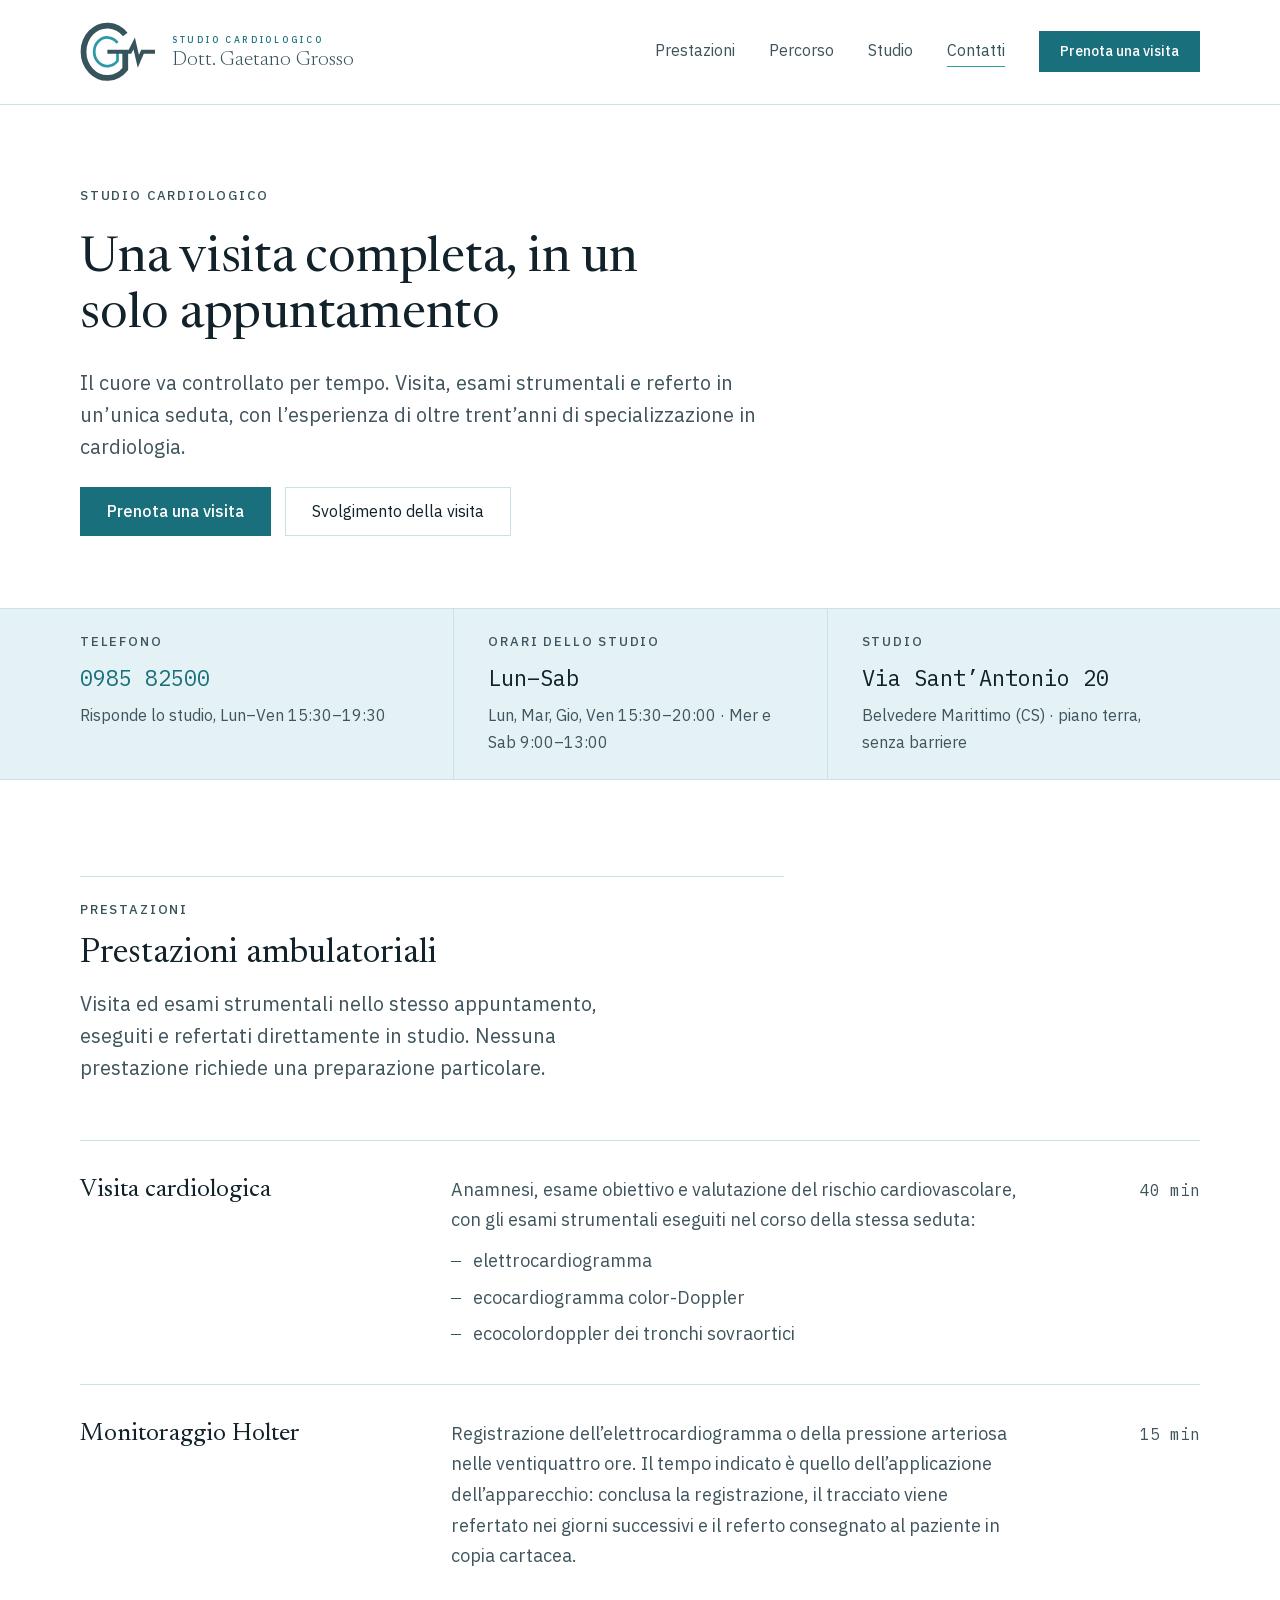
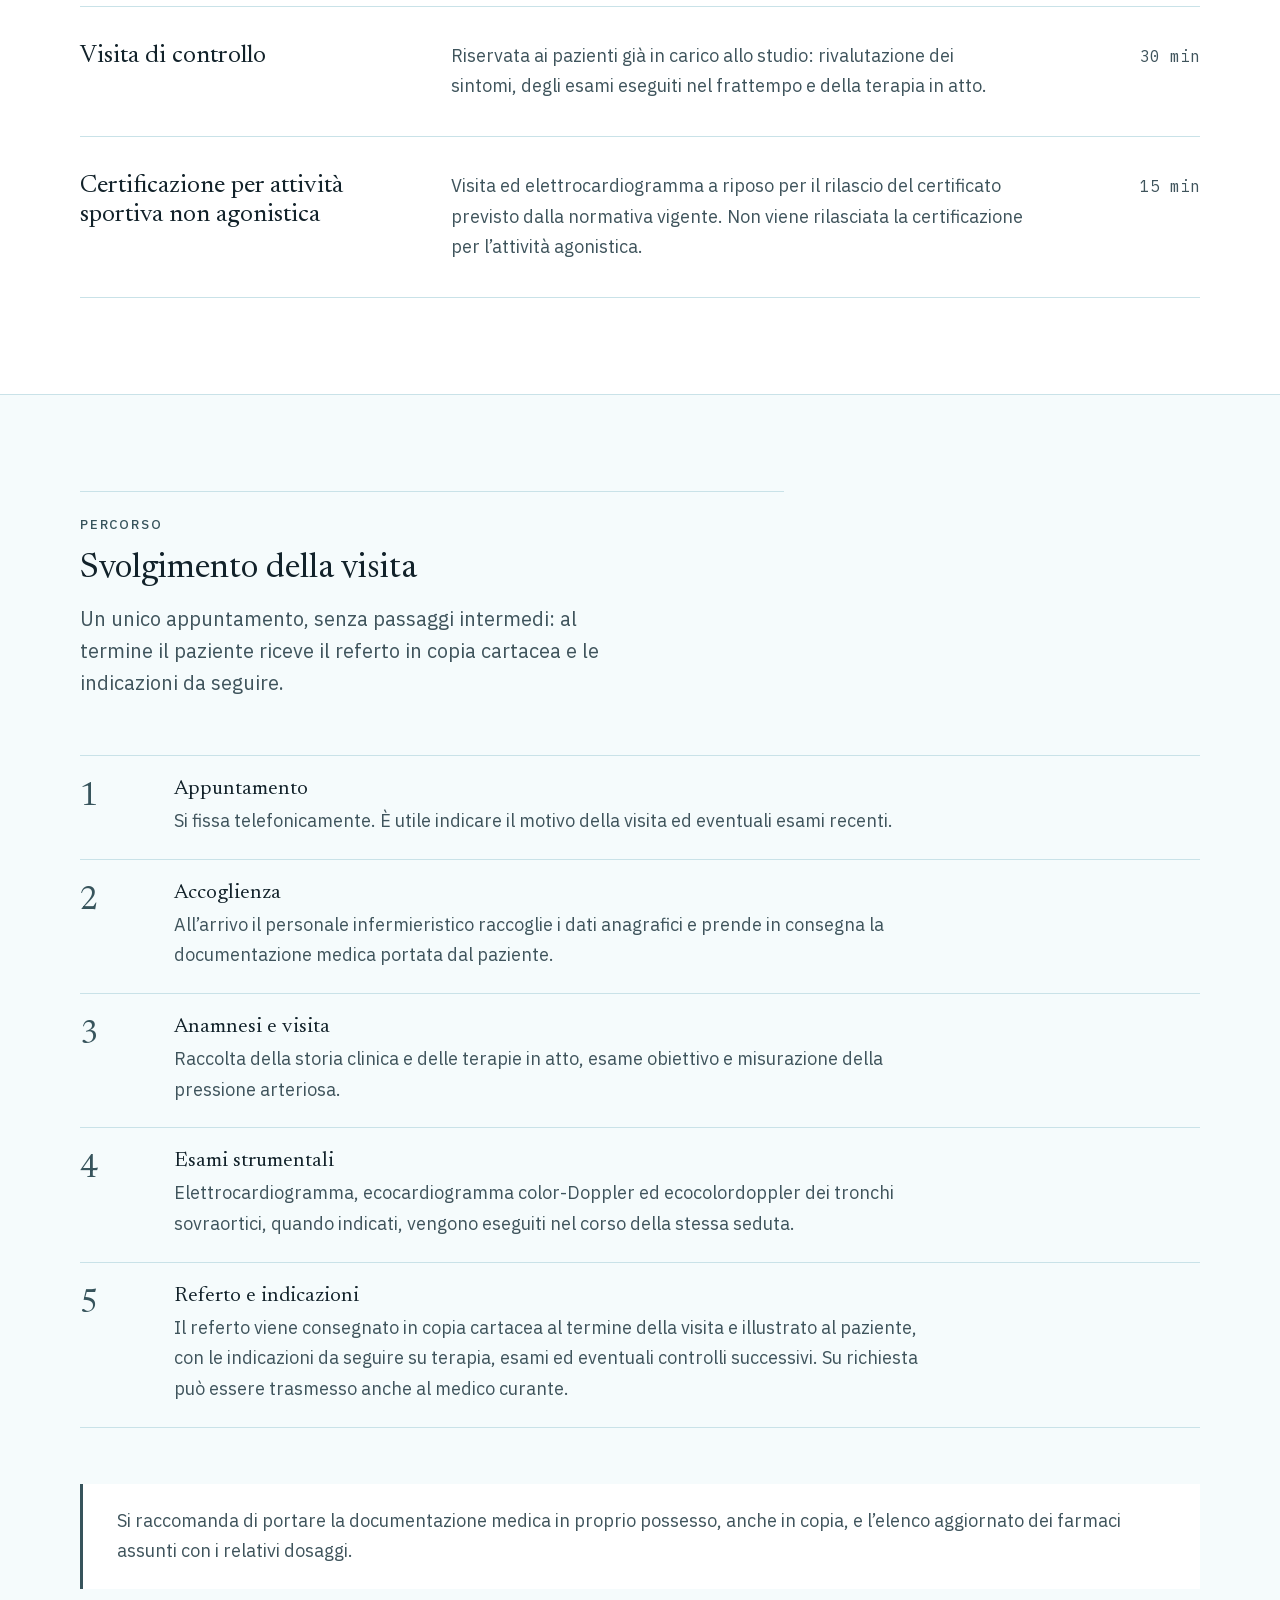
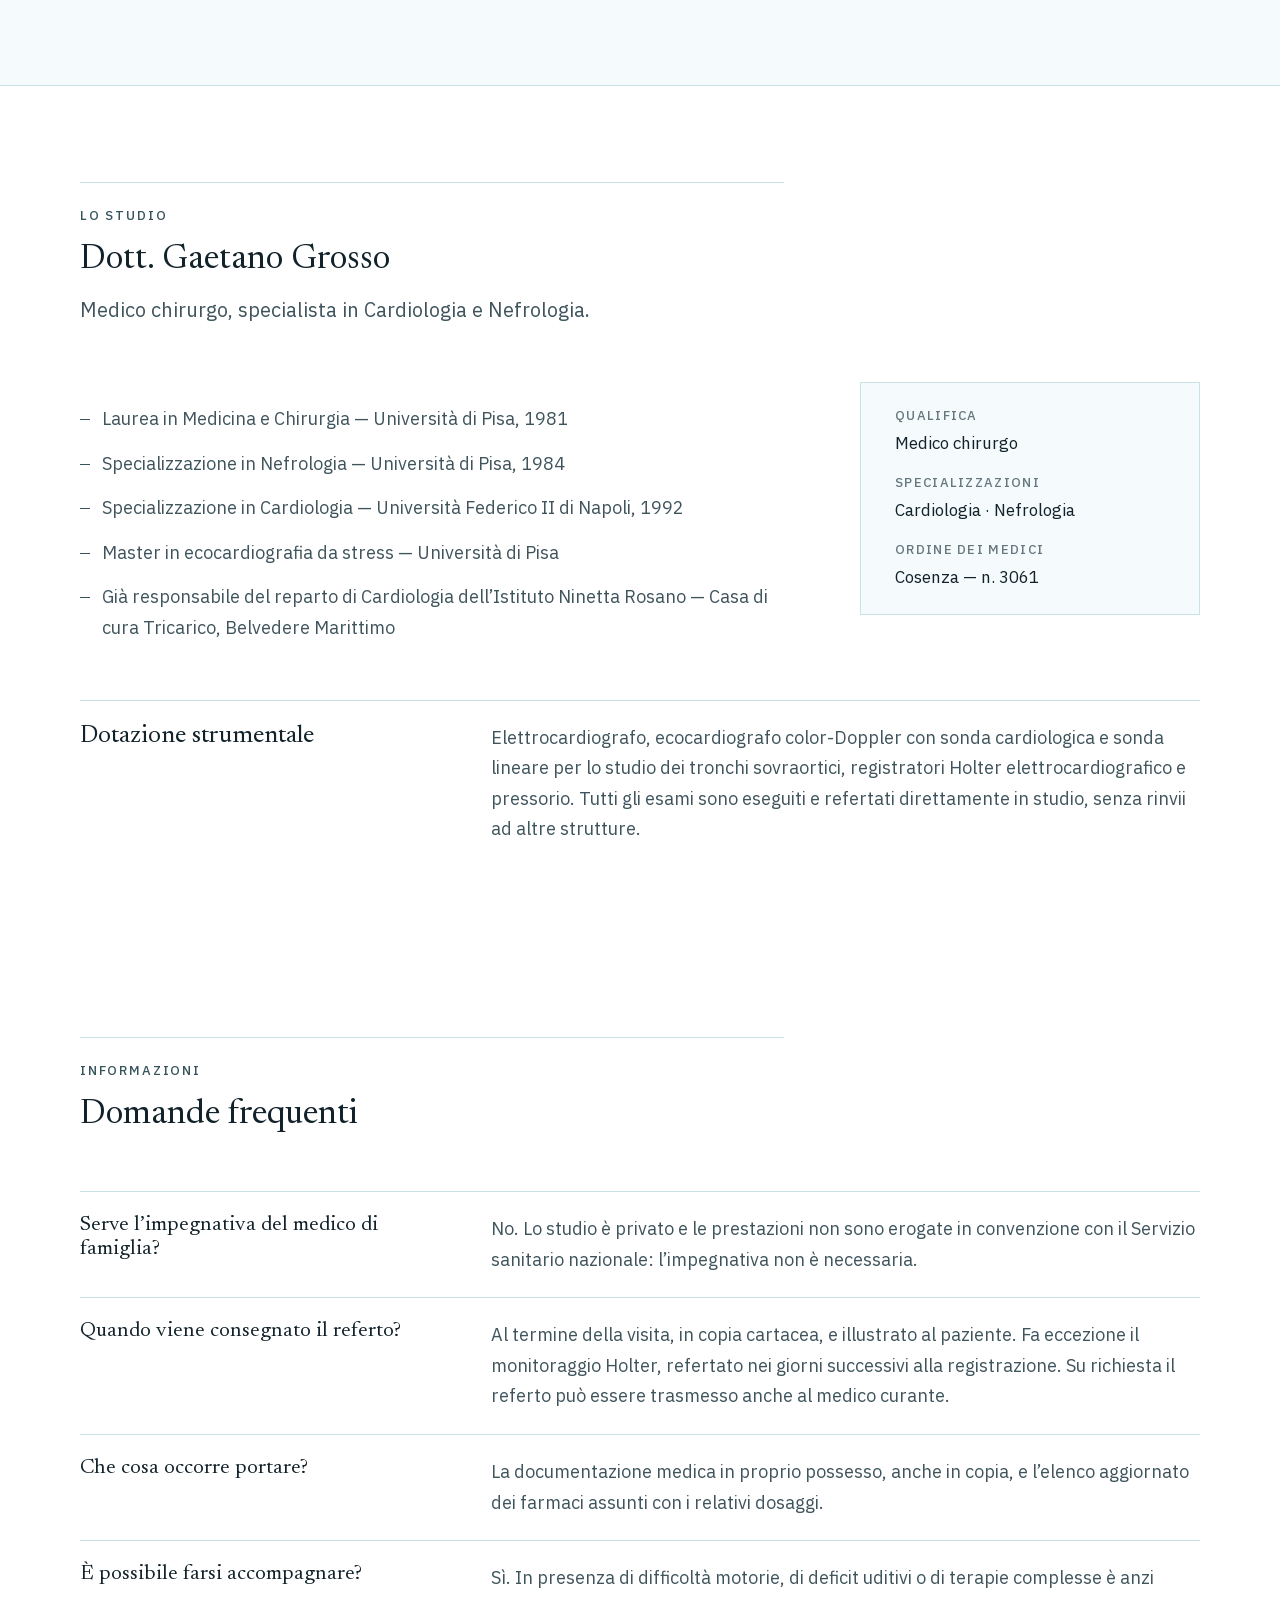
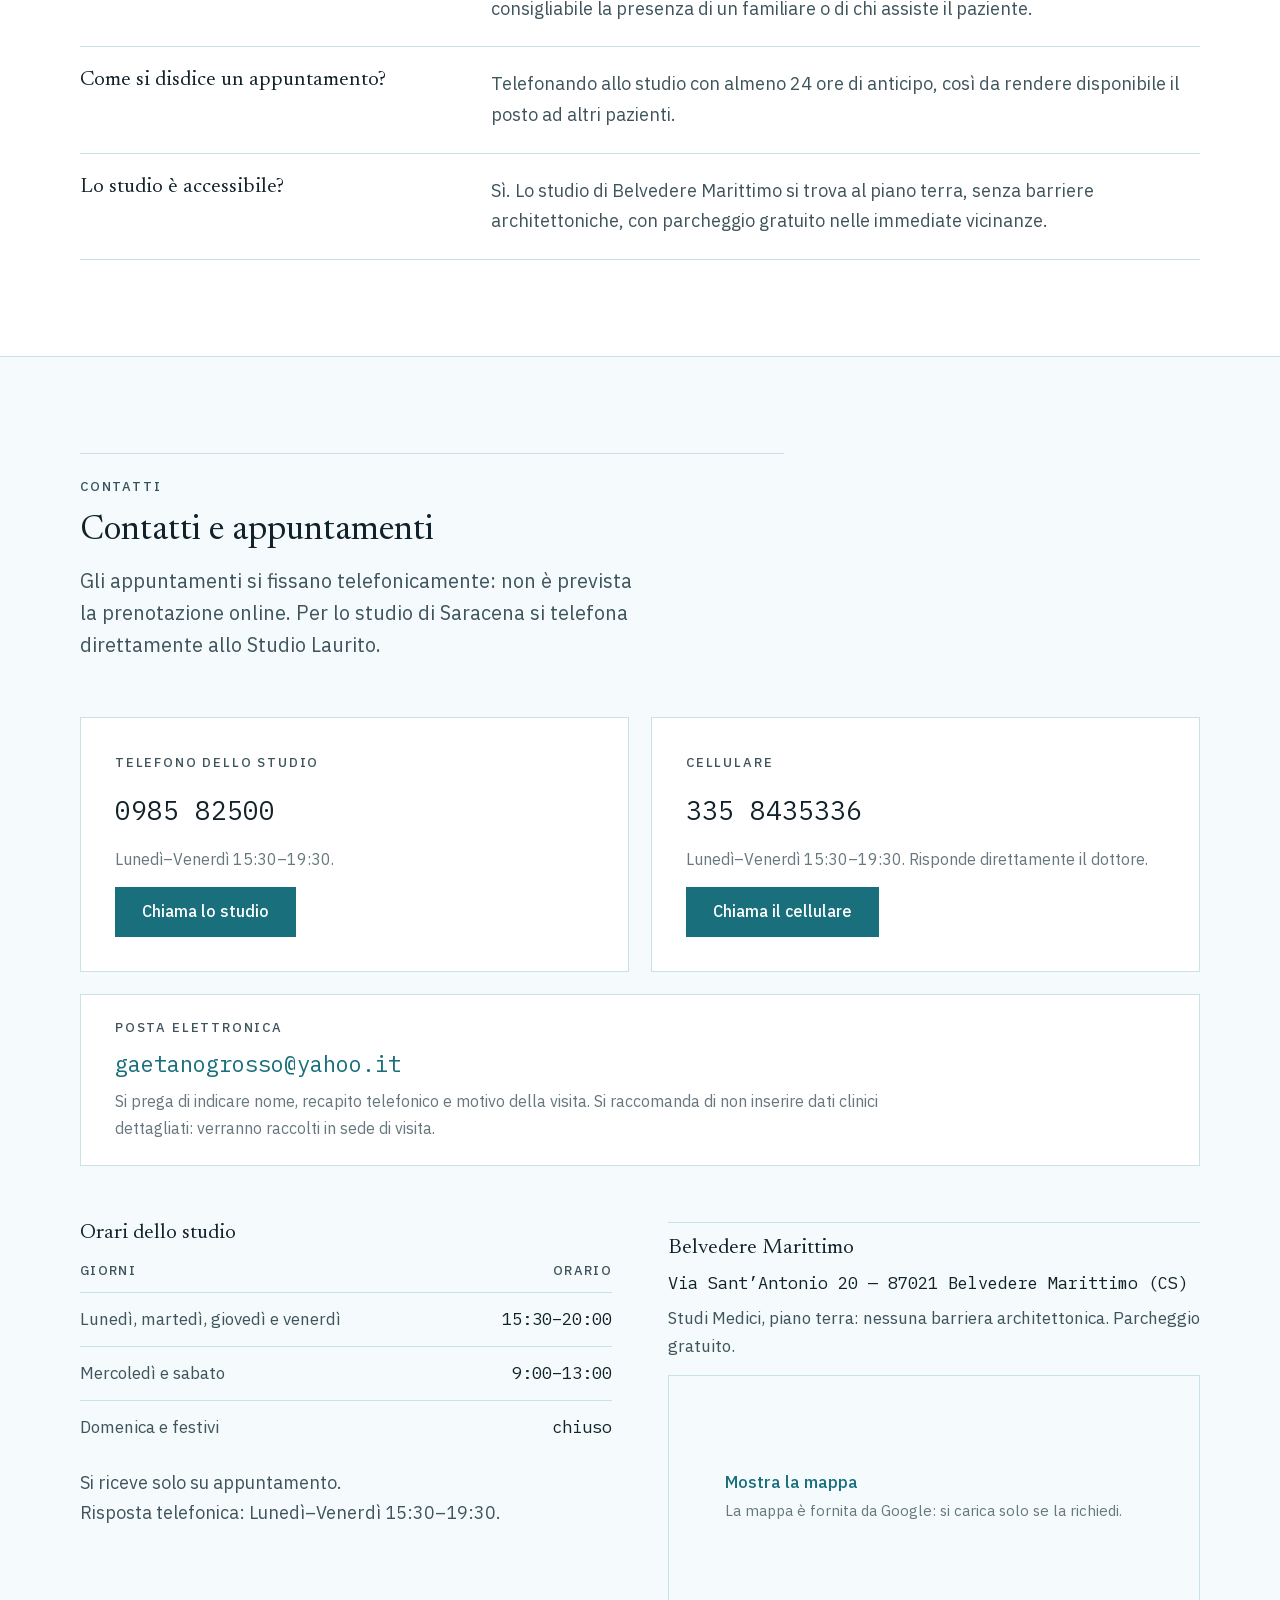
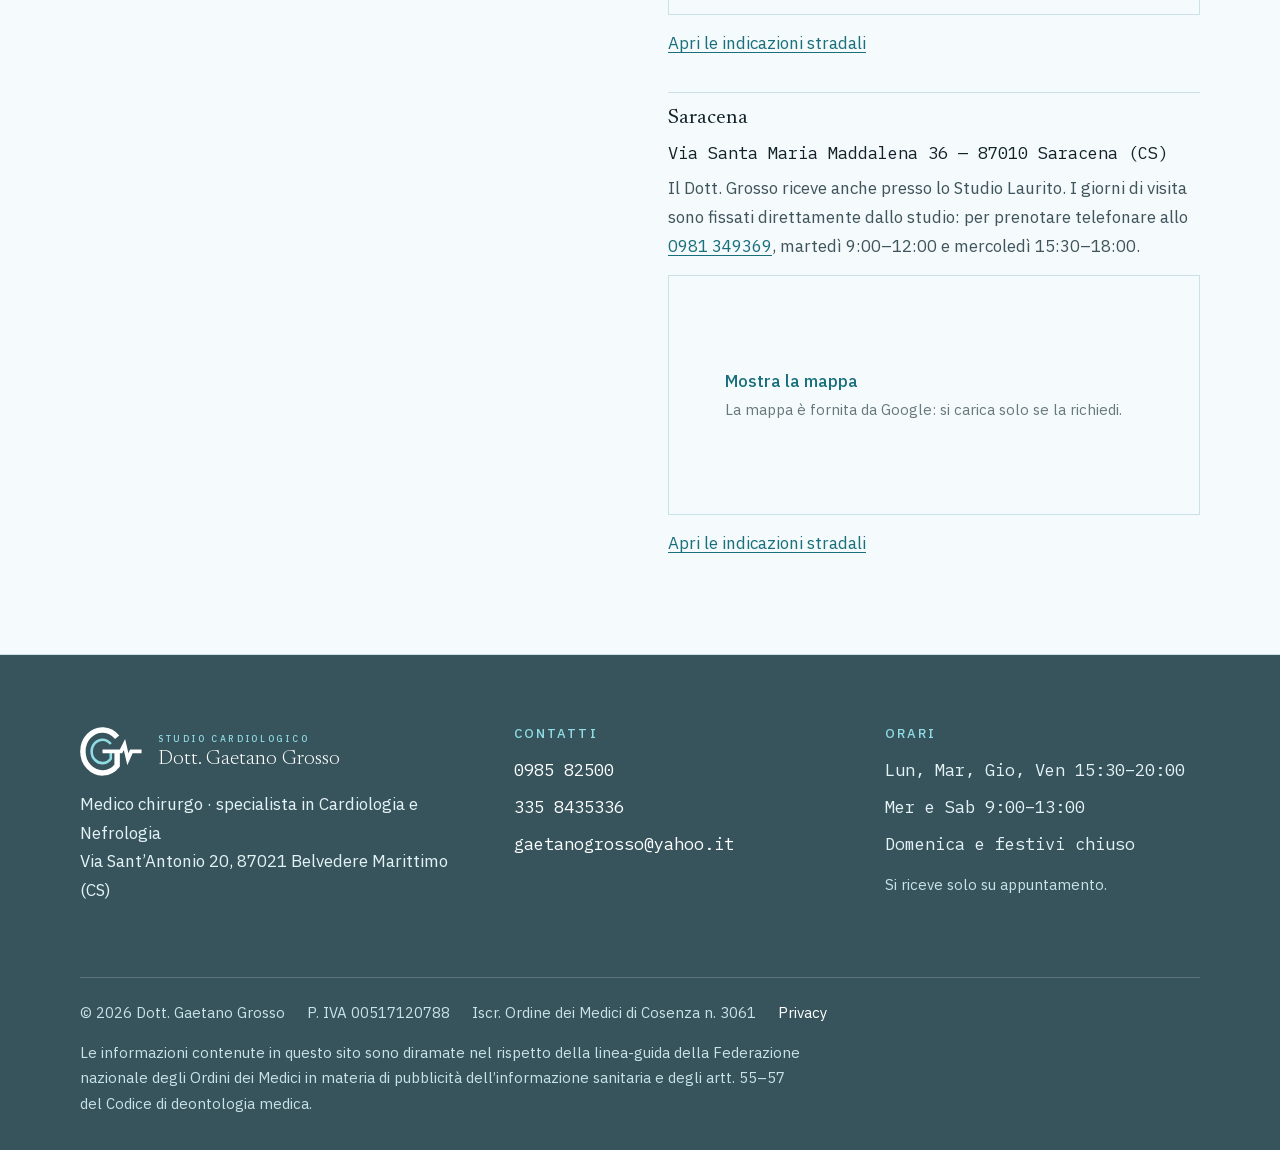
==== index.html @ 7ebc059a "Dotazione strumentale: sonda lineare per i tronchi sovraortici Co-Authored-By: Claude Opus 5 <norepl" ====
<!DOCTYPE html>
<!--
  SITO VETRINA — DOTT. GAETANO GROSSO · Studio cardiologico, Belvedere Marittimo (CS)
  Design system: design_handoff_sito_vetrina (palette "Acqua chiara", Newsreader + IBM Plex Sans/Mono).
  Regole del sistema rispettate: nessun raggio, nessuna ombra, nessun gradiente decorativo,
  nessuna animazione (solo transizioni di colore 120ms).
  Impiego del colore: accento = interazione, inchiostro = struttura, tinta una volta sola.
  Nessuna prenotazione online, nessun modulo, nessun cookie: i contatti sono telefono ed email.
  Contenuti compilati con i dati forniti dallo studio. Nessuna fotografia, per scelta
  del cliente: la pagina è composta di solo testo, filetti e marchio.
-->
<html lang="it">
<head>
<meta charset="utf-8">
<meta name="viewport" content="width=device-width, initial-scale=1">
<title>Dott. Gaetano Grosso — Cardiologo a Belvedere Marittimo (CS)</title>
<meta name="description" content="Studio privato del Dott. Gaetano Grosso, medico chirurgo specialista in Cardiologia e Nefrologia. Visita cardiologica con elettrocardiogramma, ecocardiogramma color-Doppler ed ecocolordoppler dei tronchi sovraortici nello stesso appuntamento. Belvedere Marittimo (CS) e Saracena (CS). Appuntamenti per telefono.">
<meta name="theme-color" content="#37545C">

<!-- Open Graph -->
<meta property="og:title" content="Dott. Gaetano Grosso — Cardiologo a Belvedere Marittimo (CS)">
<meta property="og:description" content="Visita cardiologica con elettrocardiogramma, ecocardiogramma color-Doppler ed ecocolordoppler dei tronchi sovraortici nello stesso appuntamento. Referto cartaceo consegnato al termine della visita.">
<meta property="og:url" content="https://www.dottorgaetanogrosso.it/">
<link rel="canonical" href="https://www.dottorgaetanogrosso.it/">
<meta property="og:type" content="website">
<meta property="og:locale" content="it_IT">
<meta property="og:image" content="assets/logo/lockup-orizzontale.png?v=1">

<link rel="icon" type="image/svg+xml" href="assets/logo/favicon.svg?v=2">
<link rel="icon" type="image/png" sizes="32x32" href="assets/logo/favicon-32.png?v=2">
<link rel="apple-touch-icon" href="assets/logo/favicon-180.png?v=2">

<!-- Preload dei pesi realmente visibili subito -->
<link rel="preload" href="assets/fonts/Newsreader-normal-400-latin.woff2" as="font" type="font/woff2" crossorigin>
<link rel="preload" href="assets/fonts/Newsreader-normal-300-latin.woff2" as="font" type="font/woff2" crossorigin>
<link rel="preload" href="assets/fonts/IBMPlexSans-normal-400-latin.woff2" as="font" type="font/woff2" crossorigin>
<link rel="preload" href="assets/fonts/IBMPlexSans-normal-500-latin.woff2" as="font" type="font/woff2" crossorigin>
<link rel="preload" href="assets/fonts/IBMPlexMono-normal-400-latin.woff2" as="font" type="font/woff2" crossorigin>
<!-- Font del brand: self-hosted (GDPR-friendly, nessun contatto con Google) — vedi assets/fonts/fonts.css -->
<style>
@font-face{font-family:'Newsreader';font-style:normal;font-weight:300;font-display:swap;src:url(assets/fonts/Newsreader-normal-300-latin-ext.woff2) format('woff2');unicode-range: U+0100-02BA, U+02BD-02C5, U+02C7-02CC, U+02CE-02D7, U+02DD-02FF, U+0304, U+0308, U+0329, U+1D00-1DBF, U+1E00-1E9F, U+1EF2-1EFF, U+2020, U+20A0-20AB, U+20AD-20C0, U+2113, U+2C60-2C7F, U+A720-A7FF;}
@font-face{font-family:'Newsreader';font-style:normal;font-weight:300;font-display:swap;src:url(assets/fonts/Newsreader-normal-300-latin.woff2) format('woff2');unicode-range: U+0000-00FF, U+0131, U+0152-0153, U+02BB-02BC, U+02C6, U+02DA, U+02DC, U+0304, U+0308, U+0329, U+2000-206F, U+20AC, U+2122, U+2191, U+2193, U+2212, U+2215, U+FEFF, U+FFFD;}
@font-face{font-family:'Newsreader';font-style:normal;font-weight:400;font-display:swap;src:url(assets/fonts/Newsreader-normal-400-latin-ext.woff2) format('woff2');unicode-range: U+0100-02BA, U+02BD-02C5, U+02C7-02CC, U+02CE-02D7, U+02DD-02FF, U+0304, U+0308, U+0329, U+1D00-1DBF, U+1E00-1E9F, U+1EF2-1EFF, U+2020, U+20A0-20AB, U+20AD-20C0, U+2113, U+2C60-2C7F, U+A720-A7FF;}
@font-face{font-family:'Newsreader';font-style:normal;font-weight:400;font-display:swap;src:url(assets/fonts/Newsreader-normal-400-latin.woff2) format('woff2');unicode-range: U+0000-00FF, U+0131, U+0152-0153, U+02BB-02BC, U+02C6, U+02DA, U+02DC, U+0304, U+0308, U+0329, U+2000-206F, U+20AC, U+2122, U+2191, U+2193, U+2212, U+2215, U+FEFF, U+FFFD;}
@font-face{font-family:'IBM Plex Sans';font-style:normal;font-weight:300;font-display:swap;src:url(assets/fonts/IBMPlexSans-normal-300-latin-ext.woff2) format('woff2');unicode-range: U+0100-02BA, U+02BD-02C5, U+02C7-02CC, U+02CE-02D7, U+02DD-02FF, U+0304, U+0308, U+0329, U+1D00-1DBF, U+1E00-1E9F, U+1EF2-1EFF, U+2020, U+20A0-20AB, U+20AD-20C0, U+2113, U+2C60-2C7F, U+A720-A7FF;}
@font-face{font-family:'IBM Plex Sans';font-style:normal;font-weight:300;font-display:swap;src:url(assets/fonts/IBMPlexSans-normal-300-latin.woff2) format('woff2');unicode-range: U+0000-00FF, U+0131, U+0152-0153, U+02BB-02BC, U+02C6, U+02DA, U+02DC, U+0304, U+0308, U+0329, U+2000-206F, U+20AC, U+2122, U+2191, U+2193, U+2212, U+2215, U+FEFF, U+FFFD;}
@font-face{font-family:'IBM Plex Sans';font-style:normal;font-weight:400;font-display:swap;src:url(assets/fonts/IBMPlexSans-normal-400-latin-ext.woff2) format('woff2');unicode-range: U+0100-02BA, U+02BD-02C5, U+02C7-02CC, U+02CE-02D7, U+02DD-02FF, U+0304, U+0308, U+0329, U+1D00-1DBF, U+1E00-1E9F, U+1EF2-1EFF, U+2020, U+20A0-20AB, U+20AD-20C0, U+2113, U+2C60-2C7F, U+A720-A7FF;}
@font-face{font-family:'IBM Plex Sans';font-style:normal;font-weight:400;font-display:swap;src:url(assets/fonts/IBMPlexSans-normal-400-latin.woff2) format('woff2');unicode-range: U+0000-00FF, U+0131, U+0152-0153, U+02BB-02BC, U+02C6, U+02DA, U+02DC, U+0304, U+0308, U+0329, U+2000-206F, U+20AC, U+2122, U+2191, U+2193, U+2212, U+2215, U+FEFF, U+FFFD;}
@font-face{font-family:'IBM Plex Sans';font-style:normal;font-weight:500;font-display:swap;src:url(assets/fonts/IBMPlexSans-normal-500-latin-ext.woff2) format('woff2');unicode-range: U+0100-02BA, U+02BD-02C5, U+02C7-02CC, U+02CE-02D7, U+02DD-02FF, U+0304, U+0308, U+0329, U+1D00-1DBF, U+1E00-1E9F, U+1EF2-1EFF, U+2020, U+20A0-20AB, U+20AD-20C0, U+2113, U+2C60-2C7F, U+A720-A7FF;}
@font-face{font-family:'IBM Plex Sans';font-style:normal;font-weight:500;font-display:swap;src:url(assets/fonts/IBMPlexSans-normal-500-latin.woff2) format('woff2');unicode-range: U+0000-00FF, U+0131, U+0152-0153, U+02BB-02BC, U+02C6, U+02DA, U+02DC, U+0304, U+0308, U+0329, U+2000-206F, U+20AC, U+2122, U+2191, U+2193, U+2212, U+2215, U+FEFF, U+FFFD;}
@font-face{font-family:'IBM Plex Mono';font-style:normal;font-weight:400;font-display:swap;src:url(assets/fonts/IBMPlexMono-normal-400-latin-ext.woff2) format('woff2');unicode-range: U+0100-02BA, U+02BD-02C5, U+02C7-02CC, U+02CE-02D7, U+02DD-02FF, U+0304, U+0308, U+0329, U+1D00-1DBF, U+1E00-1E9F, U+1EF2-1EFF, U+2020, U+20A0-20AB, U+20AD-20C0, U+2113, U+2C60-2C7F, U+A720-A7FF;}
@font-face{font-family:'IBM Plex Mono';font-style:normal;font-weight:400;font-display:swap;src:url(assets/fonts/IBMPlexMono-normal-400-latin.woff2) format('woff2');unicode-range: U+0000-00FF, U+0131, U+0152-0153, U+02BB-02BC, U+02C6, U+02DA, U+02DC, U+0304, U+0308, U+0329, U+2000-206F, U+20AC, U+2122, U+2191, U+2193, U+2212, U+2215, U+FEFF, U+FFFD;}
@font-face{font-family:'IBM Plex Mono';font-style:normal;font-weight:500;font-display:swap;src:url(assets/fonts/IBMPlexMono-normal-500-latin-ext.woff2) format('woff2');unicode-range: U+0100-02BA, U+02BD-02C5, U+02C7-02CC, U+02CE-02D7, U+02DD-02FF, U+0304, U+0308, U+0329, U+1D00-1DBF, U+1E00-1E9F, U+1EF2-1EFF, U+2020, U+20A0-20AB, U+20AD-20C0, U+2113, U+2C60-2C7F, U+A720-A7FF;}
@font-face{font-family:'IBM Plex Mono';font-style:normal;font-weight:500;font-display:swap;src:url(assets/fonts/IBMPlexMono-normal-500-latin.woff2) format('woff2');unicode-range: U+0000-00FF, U+0131, U+0152-0153, U+02BB-02BC, U+02C6, U+02DA, U+02DC, U+0304, U+0308, U+0329, U+2000-206F, U+20AC, U+2122, U+2191, U+2193, U+2212, U+2215, U+FEFF, U+FFFD;}
</style>

<style>
  /* ——— TOKENS (design_handoff_sito_vetrina/tokens.css) ——— */
  :root{
    /* Impiego del colore (più sobrio dell'handoff, che tinge tutto il fondo pagina):
       fondo bianco da documento, la tinta compare una volta sola nella fascia recapiti
       e nelle fasce alternate al tono più pallido. Accento = interazione; inchiostro = struttura. */
    --bg-page:#FFFFFF; --bg-surface:#E4F2F6; --bg-card:#FFFFFF; --bg-band:#F5FBFC;
    --accent:#2B9AA6; --accent-dark:#1A6F7C; --accent-light:#8FDCE4;
    --ink:#37545C; --text:#12222A; --text-secondary:#3F545C; --text-muted:#66777E;
    --line:#E3F0F4; --line-strong:#C9E2E8;
    --accent-hover:#12545E; /* hover del pulsante primario */

    --font-display:'Newsreader',Georgia,serif;
    --font-text:'IBM Plex Sans',system-ui,-apple-system,Segoe UI,Roboto,sans-serif;
    --font-mono:'IBM Plex Mono',ui-monospace,SFMono-Regular,Menlo,monospace;

    /* Scala alzata rispetto all'handoff: utenza adulta e anziana, lettura a distanza di braccio.
       Corpo 18px (l'handoff indica 17 come minimo), interlinea 1.7, meta 13px. */
    --fs-hero:50px; --fs-h2:34px; --fs-h3:25px; --fs-lead:20px;
    --fs-body:18px; --fs-nav:16px; --fs-meta:13px; --fs-eyebrow:10px;

    --space-2:8px; --space-3:14px; --space-4:22px;
    --space-5:34px; --space-6:56px; --space-7:72px; --space-8:96px;

    --radius:0px; --maxw:1200px; --pad-x:40px;
  }

  *{box-sizing:border-box;margin:0;padding:0}
  html{scroll-behavior:smooth;scroll-padding-top:120px}
  body{
    font-family:var(--font-text);font-size:var(--fs-body);line-height:1.7;
    color:var(--text);background:var(--bg-page);-webkit-font-smoothing:antialiased;
  }
  h1,h2,h3{font-family:var(--font-display);font-weight:400;line-height:1.15;letter-spacing:0}
  img,svg{display:block;max-width:100%}
  a{color:var(--accent-dark);text-decoration:underline;text-underline-offset:3px;transition:color .12s ease-out}
  a:hover{color:var(--ink)}
  :focus-visible{outline:2px solid var(--accent);outline-offset:2px}
  ::selection{background:var(--accent-light);color:var(--text)}

  .wrap{max-width:var(--maxw);margin:0 auto;padding:0 var(--pad-x)}
  .skip{position:absolute;left:-9999px;top:0;background:var(--accent-dark);color:#fff;
    padding:12px 20px;text-decoration:none;z-index:100}
  .skip:focus{left:0}

  /* ——— TIPOGRAFIA DI SERVIZIO ———
     Occhielli in Plex Sans maiuscoletto (non in monospaziato): registro istituzionale.
     Il monospaziato resta riservato ai dati — recapiti, orari, durate — come da handoff. */
  .meta{font-family:var(--font-text);font-weight:500;font-size:var(--fs-meta);letter-spacing:.14em;
    text-transform:uppercase;color:var(--ink)}
  .meta-muted{color:var(--text-muted)}
  /* Sulle superfici tinte il grigio chiaro non arriva ad AA: si scende di un tono */
  .band .meta-muted,.quickbar .meta-muted,
  .band .hint,.quickbar .hint,
  .band .hours th{color:var(--text-secondary)}
  .lead{font-size:var(--fs-lead);line-height:1.6;color:var(--text-secondary);max-width:46ch}
  .tabular{font-family:var(--font-mono);font-variant-numeric:tabular-nums}

  /* ——— PULSANTI ——— */
  .btn{display:inline-flex;align-items:center;justify-content:center;
    font-family:var(--font-text);font-size:var(--fs-nav);font-weight:500;line-height:1.2;
    padding:14px 26px;border:1px solid transparent;border-radius:var(--radius);
    text-decoration:none;cursor:pointer;white-space:nowrap;
    transition:background-color .12s ease-out,color .12s ease-out,border-color .12s ease-out}
  .btn-primary{background:var(--accent-dark);color:#FFFFFF}
  .btn-primary:hover{background:var(--accent-hover);color:#FFFFFF}
  .btn-secondary{background:transparent;border-color:var(--line-strong);color:var(--text);font-weight:400}
  .btn-secondary:hover{border-color:var(--accent);color:var(--accent-dark)}
  .btn-sm{font-size:14px;padding:11px 20px}

  /* ——— TESTATA ——— */
  header{position:sticky;top:0;z-index:50;background:var(--bg-card);border-bottom:1px solid var(--line-strong)}
  .nav-bar{display:flex;align-items:center;justify-content:space-between;gap:var(--space-5);padding:22px 0}
  .lockup{display:flex;align-items:center;gap:var(--space-3);white-space:nowrap;text-decoration:none}
  .lockup:hover{color:inherit}
  .lockup .mono-mark{width:78px;height:auto;flex:none}
  .lockup-txt{display:flex;flex-direction:column;gap:3px}
  .lockup-eyebrow{font-size:9px;font-weight:500;letter-spacing:.3em;text-transform:uppercase;color:var(--accent-dark)}
  .lockup-name{font-family:var(--font-display);font-weight:300;font-size:21px;line-height:1.05;color:var(--ink)}
  .nav{display:flex;align-items:center;gap:var(--space-5)}
  /* :not(.btn) — le regole delle voci non devono toccare padding e colore del pulsante */
  .nav a:not(.btn){font-size:var(--fs-nav);color:var(--text-secondary);text-decoration:none;
    padding-bottom:2px;border-bottom:1px solid transparent}
  .nav a:not(.btn):hover{color:var(--ink)}
  .nav a:not(.btn)[aria-current="true"]{color:var(--ink);border-bottom-color:var(--accent)}
  .nav-toggle,.nav-phone{display:none}
  .nav-toggle{background:transparent;border:1px solid var(--line-strong);color:var(--text);
    font-family:var(--font-mono);font-size:13px;letter-spacing:.12em;text-transform:uppercase;
    padding:12px 16px;min-height:44px;cursor:pointer;transition:border-color .12s ease-out,color .12s ease-out}
  .nav-toggle:hover{border-color:var(--accent);color:var(--accent-dark)}
  .nav-toggle .ico{display:none;width:18px;height:18px}
  .nav-phone .ico{display:none;width:18px;height:18px}
  /* Scelta del recapito: si apre sotto la testata come la tendina del menu */
  .phone-menu{display:none;position:absolute;top:100%;left:0;right:0;z-index:49;
    background:var(--bg-card);border-bottom:1px solid var(--line-strong);
    padding:0 var(--pad-x) var(--space-4)}
  header.phone-open .phone-menu{display:block}
  .phone-item{display:flex;flex-direction:column;gap:2px;padding:16px 0;min-height:44px;
    text-decoration:none;border-bottom:1px solid var(--line-strong)}
  .phone-item:last-child{border-bottom:0}
  .phone-item .v{font-family:var(--font-mono);font-size:22px;font-variant-numeric:tabular-nums;
    color:var(--accent-dark)}
  .phone-item .hint{font-size:16px;color:var(--text-secondary)}
  .phone-item:hover .v{color:var(--ink)}

  /* ——— MARCHIO (monogramma GG, ricomposto in HTML) ——— */
  .mono-mark .mm-ring,.mono-mark .mm-beat{stroke:var(--ink)}
  .mono-mark .mm-inner{stroke:var(--accent)}
  .mono-mark--neg .mm-ring,.mono-mark--neg .mm-beat{stroke:#FFFFFF}
  .mono-mark--neg .mm-inner{stroke:var(--accent-light)}

  /* ——— SEZIONI ——— */
  section{padding:var(--space-8) 0}
  /* Le fasce si distinguono per filetto, non per stacco di colore */
  .band{background:var(--bg-band);border-top:1px solid var(--line-strong);border-bottom:1px solid var(--line-strong)}
  /* Filetto sopra il titolo: impaginazione da documento, non da rivista */
  .section-head{display:flex;flex-direction:column;gap:var(--space-3);max-width:64ch;
    border-top:1px solid var(--line-strong);padding-top:var(--space-4);margin-bottom:var(--space-6)}
  .section-head h2{font-size:var(--fs-h2)}

  /* ——— HERO ——— */
  /* Colonna unica: lo studio non usa fotografie, la pagina è tutta testo e filetti */
  .hero{display:flex;flex-direction:column;align-items:flex-start;gap:24px;
    padding:80px 0 var(--space-7)}
  .hero h1{font-weight:400;font-size:var(--fs-hero);line-height:1.12;letter-spacing:-.005em;
    color:var(--text);max-width:22ch}
  .hero .lead{max-width:58ch}
  .hero-actions{display:flex;gap:var(--space-3);flex-wrap:wrap}

  /* ——— FASCIA RECAPITI (subito sotto la hero: ciò che serve davvero al paziente) ——— */
  .quickbar{background:var(--bg-surface);border-top:1px solid var(--line-strong);border-bottom:1px solid var(--line-strong)}
  .quickbar-grid{display:grid;grid-template-columns:repeat(3,1fr)}
  .quick{display:flex;flex-direction:column;gap:6px;padding:var(--space-4) var(--space-5);
    border-left:1px solid var(--line-strong)}
  .quick:first-child{border-left:0;padding-left:0}
  .quick .v{font-family:var(--font-mono);font-size:22px;font-variant-numeric:tabular-nums;color:var(--text)}
  .quick .v a{text-decoration:none}
  .quick .v a:hover{text-decoration:underline}
  .quick .hint{font-size:16px;color:var(--text-secondary)}

  /* ——— PRESTAZIONI: prospetto unico, impaginato come un documento ——— */
  .svc{border-top:1px solid var(--line-strong);border-bottom:1px solid var(--line-strong)}
  .svc-row{display:grid;grid-template-columns:minmax(240px,1.1fr) 2fr minmax(120px,auto);
    gap:var(--space-4) var(--space-6);align-items:baseline;padding:var(--space-5) 0;
    border-top:1px solid var(--line-strong)}
  .svc-row:first-child{border-top:0}
  .svc-row h3{font-size:var(--fs-h3)}
  .svc-row p{color:var(--text-secondary)}
  .svc-dur{font-family:var(--font-mono);font-size:16px;font-variant-numeric:tabular-nums;
    color:var(--text-secondary);text-align:right;white-space:nowrap}
  .svc-list{list-style:none;margin-top:10px;display:grid;gap:6px}
  .svc-list li{position:relative;padding-left:var(--space-4);color:var(--text-secondary)}
  .svc-list li::before{content:"";position:absolute;left:0;top:15px;width:10px;height:1px;background:var(--ink)}

  /* ——— SVOLGIMENTO DELLA VISITA: sequenza verticale, non colonne da scandire ——— */
  .protocol{list-style:none;border-top:1px solid var(--line-strong)}
  .protocol li{display:grid;grid-template-columns:72px 1fr;gap:var(--space-4);
    padding:var(--space-4) 0;border-bottom:1px solid var(--line-strong)}
  .protocol .num{font-family:var(--font-display);font-weight:400;font-size:32px;line-height:1.2;color:var(--ink)}
  .protocol h3{font-size:21px;margin-bottom:4px}
  .protocol p{color:var(--text-secondary);max-width:70ch}
  .note{background:var(--bg-card);border-left:3px solid var(--ink);
    padding:var(--space-4) var(--space-5);margin-top:var(--space-6);color:var(--text-secondary)}

  /* ——— IL MEDICO: testo a sinistra, ritratto e dati a destra ——— */
  .medico{display:grid;grid-template-columns:1fr 340px;gap:var(--space-6);align-items:start}
  .cv{list-style:none;display:grid;gap:var(--space-3);margin-top:var(--space-4)}
  .cv li{position:relative;padding-left:var(--space-4);color:var(--text-secondary)}
  .cv li::before{content:"";position:absolute;left:0;top:15px;width:10px;height:1px;background:var(--ink)}
  .facts{border:1px solid var(--line-strong);background:var(--bg-band);padding:var(--space-4) var(--space-5);
    display:grid;gap:var(--space-3)}
  .facts div{display:flex;flex-direction:column;gap:2px}
  .facts dt{font-size:var(--fs-meta);font-weight:500;letter-spacing:.1em;text-transform:uppercase;color:var(--text-muted)}
  .facts dd{font-size:17px;color:var(--text)}
  .strumenti{margin-top:var(--space-6);border-top:1px solid var(--line-strong);padding-top:var(--space-4);
    display:grid;grid-template-columns:minmax(240px,1fr) 2fr;gap:var(--space-4) var(--space-6)}
  .strumenti h3{font-size:var(--fs-h3)}
  .strumenti p{color:var(--text-secondary)}

  /* ——— DOMANDE FREQUENTI: risposte sempre visibili, nessun accordion ——— */
  .faq{border-top:1px solid var(--line-strong)}
  .faq-item{display:grid;grid-template-columns:minmax(260px,1fr) 2fr;gap:var(--space-4) var(--space-6);
    padding:var(--space-4) 0;border-bottom:1px solid var(--line-strong)}
  .faq-item h3{font-size:21px}
  .faq-item p{color:var(--text-secondary);max-width:70ch}

  /* ——— CONTATTI: due pannelli d'azione, orari in tabella, indirizzo e mappa ——— */
  .contact-panels{display:grid;grid-template-columns:1fr 1fr;gap:var(--space-4)}
  .panel{background:var(--bg-card);border:1px solid var(--line-strong);padding:var(--space-5);
    display:flex;flex-direction:column;gap:var(--space-3);align-items:flex-start}
  .panel .v{font-family:var(--font-mono);font-size:26px;font-variant-numeric:tabular-nums;
    color:var(--text);word-break:break-word}
  .panel .hint{font-size:16px;color:var(--text-muted)}
  .panel .btn{margin-top:auto}
  .contact-mail{background:var(--bg-card);border:1px solid var(--line-strong);
    padding:var(--space-4) var(--space-5);margin-top:var(--space-4);
    display:flex;flex-direction:column;gap:6px}
  .contact-mail .v{font-family:var(--font-mono);font-size:22px;color:var(--text);word-break:break-word}
  .contact-mail .v a{text-decoration:none}
  .contact-mail .v a:hover{text-decoration:underline}
  .contact-mail .hint{font-size:16px;color:var(--text-muted);max-width:80ch}
  .contact-details{display:grid;grid-template-columns:1fr 1fr;gap:var(--space-6);
    margin-top:var(--space-6);align-items:start}
  .sedi{display:grid;gap:var(--space-5)}
  .sede{border-top:1px solid var(--line-strong);padding-top:var(--space-3)}
  .sede h3{font-size:21px;margin-bottom:8px}
  .sede p{color:var(--text-secondary);font-size:17px}
  .sede .v{font-family:var(--font-mono);font-size:17px;color:var(--text);margin-bottom:6px}
  /* Mappa a caricamento su richiesta: prima del clic nessun contatto con Google */
  .mappa{margin:var(--space-3) 0;border:1px solid var(--line-strong);background:var(--bg-card)}
  .mappa-load{display:flex;flex-direction:column;gap:8px;width:100%;min-height:180px;
    padding:var(--space-4) var(--space-5);background:transparent;border:0;cursor:pointer;
    font-family:inherit;text-align:left;align-items:flex-start;justify-content:center;
    transition:background-color .12s ease-out}
  .mappa-load:hover{background:var(--bg-band)}
  .mappa-load .titolo{font-size:17px;font-weight:500;color:var(--accent-dark)}
  .mappa-load .nota{font-size:15px;color:var(--text-muted);max-width:52ch}
  .mappa iframe{display:block;width:100%;height:300px;border:0}
  /* Mappa a caricamento su richiesta: nessuna chiamata a Google prima del clic */
  .mappa{border:1px solid var(--line-strong);background:var(--bg-band);margin:var(--space-3) 0;
    min-height:240px;padding:var(--space-4);display:flex;flex-direction:column;
    align-items:center;justify-content:center;gap:var(--space-3);text-align:center}
  .mappa-nota{font-size:15px;color:var(--text-muted);max-width:44ch}
  .mappa--attiva{display:block;padding:0;min-height:0;border-color:var(--line-strong)}
  .mappa iframe{display:block;width:100%;height:280px;border:0}
  .hours{width:100%;border-collapse:collapse;margin-top:var(--space-3)}
  .hours th{text-align:left;font-size:var(--fs-meta);font-weight:500;letter-spacing:.1em;
    text-transform:uppercase;color:var(--text-muted);padding:0 0 10px}
  .hours td{border-top:1px solid var(--line-strong);padding:12px 0;font-size:17px;color:var(--text-secondary)}
  .hours td:last-child{text-align:right;font-family:var(--font-mono);font-variant-numeric:tabular-nums;color:var(--text)}

  /* ——— FOOTER ——— */
  footer{background:var(--ink);color:#FFFFFF;padding:var(--space-7) 0 var(--space-5)}
  .foot-grid{display:grid;grid-template-columns:1.2fr 1fr 1fr;gap:var(--space-6)}
  .foot-col{display:flex;flex-direction:column;gap:var(--space-3)}
  .foot-col h2{font-family:var(--font-text);font-size:var(--fs-meta);font-weight:500;
    letter-spacing:.16em;text-transform:uppercase;color:var(--accent-light)}
  .foot-col p,.foot-col li{color:var(--bg-surface);font-size:17px}
  .foot-col ul{list-style:none;display:grid;gap:var(--space-2)}
  footer a{color:#FFFFFF;text-decoration:none}
  footer a:hover{color:var(--accent-light)}
  .foot-legal{border-top:1px solid rgba(255,255,255,.18);margin-top:var(--space-7);padding-top:var(--space-4);
    display:flex;flex-wrap:wrap;gap:var(--space-2) var(--space-4);
    font-size:15px;color:var(--line-strong)}
  .foot-note{margin-top:var(--space-3);font-size:15px;color:var(--line-strong);max-width:80ch}
  .foot-lockup{display:flex;align-items:center;gap:var(--space-3)}
  .foot-lockup .mono-mark{width:64px;height:auto;flex:none}

  /* ——— RESPONSIVE — breakpoint 1200 / 900 / 600 ——— */
  @media (max-width:1199px){
    :root{--fs-hero:42px}
  }
  @media (max-width:899px){
    :root{--pad-x:32px;--fs-hero:36px;--fs-h2:30px;--space-8:72px}
    /* stesso passo dei pulsanti in fila nella hero: --space-3 */
    .nav-bar{gap:var(--space-3)}
    .nav-toggle{display:inline-flex;align-items:center;justify-content:center;gap:8px}
    /* margin-left:auto — telefono e menu restano appaiati a destra, non sparpagliati */
    .nav-phone{display:inline-flex;gap:8px;margin-left:auto}
    .nav{display:none;position:absolute;top:100%;left:0;right:0;flex-direction:column;
      align-items:stretch;gap:0;background:var(--bg-card);border-bottom:1px solid var(--line-strong);
      padding:0 var(--pad-x) var(--space-4)}
    header.nav-open .nav{display:flex}
    .nav a:not(.btn){font-size:20px;padding:16px 0;min-height:44px;display:flex;align-items:center;
      border-bottom:1px solid var(--line-strong)}
    .nav a:not(.btn)[aria-current="true"]{border-bottom-color:var(--line);color:var(--accent-dark)}
    .nav .btn{margin-top:var(--space-4);padding:16px 26px;font-size:17px}
    .hero{padding:var(--space-6) 0}
    .quickbar-grid{grid-template-columns:1fr}
    .quick{border-left:0;border-top:1px solid var(--line-strong);padding:var(--space-4) 0}
    .quick:first-child{border-top:0}
    .svc-row{grid-template-columns:1fr;gap:10px;padding:var(--space-4) 0}
    .svc-dur{text-align:left}
    .protocol li{grid-template-columns:48px 1fr;gap:var(--space-3)}
    .medico{grid-template-columns:1fr;gap:var(--space-5)}
    .strumenti{grid-template-columns:1fr;gap:10px}
    .faq-item{grid-template-columns:1fr;gap:8px}
    .contact-panels{grid-template-columns:1fr}
    .contact-details{grid-template-columns:1fr;gap:var(--space-5)}
    .foot-grid{grid-template-columns:1fr;gap:var(--space-5)}
  }
  @media (max-width:599px){
    :root{--pad-x:24px;--fs-hero:30px;--fs-h2:26px;--fs-h3:22px;--fs-lead:17px}
    /* La testata deve stare in una riga sola: lockup ridotto + due comandi quadrati da 44px */
    .nav-bar{padding:16px 0}
    .lockup{min-width:0;gap:10px}
    .lockup .mono-mark{width:40px}
    .lockup-eyebrow{display:none}
    .lockup-txt{min-width:0}
    .lockup-name{font-size:17px;overflow:hidden;text-overflow:ellipsis}
    .nav-phone,.nav-toggle{flex:none;width:44px;height:44px;min-height:44px;padding:0}
    .nav-phone .lbl,.nav-toggle .lbl{display:none}
    .nav-phone .ico,.nav-toggle .ico{display:block}
  }
  /* Schermi molto stretti: il nome in testata resta intero, senza troncature */
  @media (max-width:399px){
    .lockup-name{font-size:15px}
  }
  @media (prefers-reduced-motion:reduce){html{scroll-behavior:auto}}
</style>
</head>
<body>

<a class="skip" href="#main">Vai al contenuto</a>

<header id="top">
  <div class="wrap">
    <div class="nav-bar">
      <!-- Lockup orizzontale ricomposto in HTML: il nome resta testo selezionabile -->
      <a class="lockup" href="#top" aria-label="Dott. Gaetano Grosso — Studio cardiologico, torna in cima">
        <svg class="mono-mark" viewBox="36 5 131 100" fill="none" aria-hidden="true" width="131" height="100">
          <g transform="translate(-18,0)">
            <path class="mm-ring" d="M130 26 A40 44 0 1 0 130 84 L130 55" stroke-width="9.72" fill="none"/>
            <path class="mm-inner" d="M117 40 A22 24 0 1 0 117 70 L117 55" stroke-width="4.59" fill="none"/>
            <path class="mm-beat" d="M100 55 L138 55 L145 41 L152 71 L159 55 L180 55" stroke-width="6.75" fill="none"/>
          </g>
        </svg>
        <span class="lockup-txt">
          <span class="lockup-eyebrow">Studio cardiologico</span>
          <span class="lockup-name">Dott. Gaetano Grosso</span>
        </span>
      </a>

      <nav class="nav" id="nav" aria-label="Navigazione principale">
        <a href="#prestazioni">Prestazioni</a>
        <a href="#percorso">Percorso</a>
        <a href="#studio">Studio</a>
        <a href="#contatti">Contatti</a>
        <a class="btn btn-primary btn-sm" href="#contatti">Prenota una visita</a>
      </nav>

      <!-- Su mobile: telefono sempre a portata di pollice + menu. Sotto i 600px restano due comandi da 44px. -->
      <a class="btn btn-primary btn-sm nav-phone" href="#contatti" aria-expanded="false" aria-controls="phone-menu" aria-label="Chiama lo studio">
        <svg class="ico" viewBox="0 0 24 24" fill="none" stroke="currentColor" stroke-width="1.5" stroke-linecap="round" stroke-linejoin="round" aria-hidden="true"><path d="M6.5 3h3l1.5 4-2 1.5a12 12 0 0 0 6.5 6.5L17 13l4 1.5v3a2 2 0 0 1-2.2 2A16.5 16.5 0 0 1 4 5.2 2 2 0 0 1 6 3z"/></svg>
        <span class="lbl">Chiama</span>
      </a>
      <button class="nav-toggle" type="button" aria-expanded="false" aria-controls="nav" aria-label="Apri il menu">
        <svg class="ico" viewBox="0 0 24 24" fill="none" stroke="currentColor" stroke-width="1.5" stroke-linecap="round" aria-hidden="true"><path d="M4 7h16M4 12h16M4 17h16"/></svg>
        <span class="lbl">Menu</span>
      </button>
    </div>
  </div>

  <!-- Scelta del recapito su mobile. Senza JavaScript il pulsante porta ai contatti. -->
  <div class="phone-menu" id="phone-menu">
    <div class="wrap" style="padding:0">
      <a class="phone-item" href="tel:+39098582500">
        <span class="meta meta-muted">Telefono dello studio</span>
        <span class="v">0985 82500</span>
        <span class="hint">Lun&ndash;Ven 15:30&ndash;19:30</span>
      </a>
      <a class="phone-item" href="tel:+393358435336">
        <span class="meta meta-muted">Cellulare</span>
        <span class="v">335 8435336</span>
        <span class="hint">Lun&ndash;Ven 15:30&ndash;19:30 &middot; risponde il dottore</span>
      </a>
    </div>
  </div>
</header>

<main id="main">

  <!-- ——— HERO ——— -->
  <div class="wrap">
    <div class="hero">
        <p class="meta">Studio cardiologico</p>
        <h1>Una visita completa, in un solo appuntamento</h1>
        <p class="lead">Il cuore va controllato per tempo. Visita, esami strumentali e referto in un&rsquo;unica seduta, con l&rsquo;esperienza di oltre trent&rsquo;anni di specializzazione in cardiologia.</p>
        <div class="hero-actions">
          <a class="btn btn-primary" href="#contatti">Prenota una visita</a>
          <a class="btn btn-secondary" href="#percorso">Svolgimento della visita</a>
        </div>
    </div>
  </div>

  <!-- ——— FASCIA RECAPITI: telefono, orari e sede visibili senza scorrere ——— -->
  <div class="quickbar">
    <div class="wrap">
      <div class="quickbar-grid">
        <div class="quick">
          <span class="meta meta-muted">Telefono</span>
          <span class="v"><a href="tel:+39098582500">0985 82500</a></span>
          <span class="hint">Risponde lo studio, Lun–Ven 15:30–19:30</span>
        </div>
        <div class="quick">
          <span class="meta meta-muted">Orari dello studio</span>
          <span class="v">Lun–Sab</span>
          <span class="hint">Lun, Mar, Gio, Ven 15:30–20:00 · Mer e Sab 9:00–13:00</span>
        </div>
        <div class="quick">
          <span class="meta meta-muted">Studio</span>
          <span class="v">Via Sant’Antonio 20</span>
          <span class="hint">Belvedere Marittimo (CS) · piano terra, senza barriere</span>
        </div>
      </div>
    </div>
  </div>

  <!-- ——— PRESTAZIONI: prospetto unico, non griglia di riquadri ——— -->
  <section id="prestazioni">
    <div class="wrap">
      <div class="section-head">
        <p class="meta">Prestazioni</p>
        <h2>Prestazioni ambulatoriali</h2>
        <p class="lead">Visita ed esami strumentali nello stesso appuntamento, eseguiti e refertati direttamente in studio. Nessuna prestazione richiede una preparazione particolare.</p>
      </div>

      <div class="svc">
        <article class="svc-row">
          <h3>Visita cardiologica</h3>
          <div>
            <p>Anamnesi, esame obiettivo e valutazione del rischio cardiovascolare, con gli esami strumentali eseguiti nel corso della stessa seduta:</p>
            <ul class="svc-list">
              <li>elettrocardiogramma</li>
              <li>ecocardiogramma color-Doppler</li>
              <li>ecocolordoppler dei tronchi sovraortici</li>
            </ul>
          </div>
          <span class="svc-dur">40 min</span>
        </article>
        <article class="svc-row">
          <h3>Monitoraggio Holter</h3>
          <div>
            <p>Registrazione dell’elettrocardiogramma o della pressione arteriosa nelle ventiquattro ore. Il tempo indicato è quello dell’applicazione dell’apparecchio: conclusa la registrazione, il tracciato viene refertato nei giorni successivi e il referto consegnato al paziente in copia cartacea.</p>
          </div>
          <span class="svc-dur">15 min</span>
        </article>
        <article class="svc-row">
          <h3>Visita di controllo</h3>
          <div>
            <p>Riservata ai pazienti già in carico allo studio: rivalutazione dei sintomi, degli esami eseguiti nel frattempo e della terapia in atto.</p>
          </div>
          <span class="svc-dur">30 min</span>
        </article>
        <article class="svc-row">
          <h3>Certificazione per attività sportiva non agonistica</h3>
          <div>
            <p>Visita ed elettrocardiogramma a riposo per il rilascio del certificato previsto dalla normativa vigente. Non viene rilasciata la certificazione per l’attività agonistica.</p>
          </div>
          <span class="svc-dur">15 min</span>
        </article>
      </div>
    </div>
  </section>

  <!-- ——— SVOLGIMENTO DELLA VISITA ——— -->
  <section id="percorso" class="band">
    <div class="wrap">
      <div class="section-head">
        <p class="meta">Percorso</p>
        <h2>Svolgimento della visita</h2>
        <p class="lead">Un unico appuntamento, senza passaggi intermedi: al termine il paziente riceve il referto in copia cartacea e le indicazioni da seguire.</p>
      </div>

      <ol class="protocol">
        <li>
          <span class="num">1</span>
          <div>
            <h3>Appuntamento</h3>
            <p>Si fissa telefonicamente. È utile indicare il motivo della visita ed eventuali esami recenti.</p>
          </div>
        </li>
        <li>
          <span class="num">2</span>
          <div>
            <h3>Accoglienza</h3>
            <p>All’arrivo il personale infermieristico raccoglie i dati anagrafici e prende in consegna la documentazione medica portata dal paziente.</p>
          </div>
        </li>
        <li>
          <span class="num">3</span>
          <div>
            <h3>Anamnesi e visita</h3>
            <p>Raccolta della storia clinica e delle terapie in atto, esame obiettivo e misurazione della pressione arteriosa.</p>
          </div>
        </li>
        <li>
          <span class="num">4</span>
          <div>
            <h3>Esami strumentali</h3>
            <p>Elettrocardiogramma, ecocardiogramma color-Doppler ed ecocolordoppler dei tronchi sovraortici, quando indicati, vengono eseguiti nel corso della stessa seduta.</p>
          </div>
        </li>
        <li>
          <span class="num">5</span>
          <div>
            <h3>Referto e indicazioni</h3>
            <p>Il referto viene consegnato in copia cartacea al termine della visita e illustrato al paziente, con le indicazioni da seguire su terapia, esami ed eventuali controlli successivi. Su richiesta può essere trasmesso anche al medico curante.</p>
          </div>
        </li>
      </ol>

      <p class="note">Si raccomanda di portare la documentazione medica in proprio possesso, anche in copia, e l’elenco aggiornato dei farmaci assunti con i relativi dosaggi.</p>
    </div>
  </section>

  <!-- ——— IL MEDICO E LO STUDIO ——— -->
  <section id="studio">
    <div class="wrap">
      <div class="section-head">
        <p class="meta">Lo studio</p>
        <h2>Dott. Gaetano Grosso</h2>
        <p class="lead">Medico chirurgo, specialista in Cardiologia e Nefrologia.</p>
      </div>

      <div class="medico">
        <div>
          <ul class="cv">
            <li>Laurea in Medicina e Chirurgia — Università di Pisa, 1981</li>
            <li>Specializzazione in Nefrologia — Università di Pisa, 1984</li>
            <li>Specializzazione in Cardiologia — Università Federico II di Napoli, 1992</li>
            <li>Master in ecocardiografia da stress — Università di Pisa</li>
            <li>Già responsabile del reparto di Cardiologia dell’Istituto Ninetta Rosano — Casa di cura Tricarico, Belvedere Marittimo</li>
          </ul>
        </div>
        <div>
          <dl class="facts">
            <div><dt>Qualifica</dt><dd>Medico chirurgo</dd></div>
            <div><dt>Specializzazioni</dt><dd>Cardiologia · Nefrologia</dd></div>
            <div><dt>Ordine dei Medici</dt><dd>Cosenza — n. 3061</dd></div>
          </dl>
        </div>
      </div>

      <div class="strumenti">
        <h3>Dotazione strumentale</h3>
        <p>Elettrocardiografo, ecocardiografo color-Doppler con sonda cardiologica e sonda lineare per lo studio dei tronchi sovraortici, registratori Holter elettrocardiografico e pressorio. Tutti gli esami sono eseguiti e refertati direttamente in studio, senza rinvii ad altre strutture.</p>
      </div>
    </div>
  </section>

  <!-- ——— DOMANDE FREQUENTI ——— -->
  <section id="domande">
    <div class="wrap">
      <div class="section-head">
        <p class="meta">Informazioni</p>
        <h2>Domande frequenti</h2>
      </div>

      <div class="faq">
        <div class="faq-item">
          <h3>Serve l’impegnativa del medico di famiglia?</h3>
          <p>No. Lo studio è privato e le prestazioni non sono erogate in convenzione con il Servizio sanitario nazionale: l’impegnativa non è necessaria.</p>
        </div>
        <div class="faq-item">
          <h3>Quando viene consegnato il referto?</h3>
          <p>Al termine della visita, in copia cartacea, e illustrato al paziente. Fa eccezione il monitoraggio Holter, refertato nei giorni successivi alla registrazione. Su richiesta il referto può essere trasmesso anche al medico curante.</p>
        </div>
        <div class="faq-item">
          <h3>Che cosa occorre portare?</h3>
          <p>La documentazione medica in proprio possesso, anche in copia, e l’elenco aggiornato dei farmaci assunti con i relativi dosaggi.</p>
        </div>
        <div class="faq-item">
          <h3>È possibile farsi accompagnare?</h3>
          <p>Sì. In presenza di difficoltà motorie, di deficit uditivi o di terapie complesse è anzi consigliabile la presenza di un familiare o di chi assiste il paziente.</p>
        </div>
        <div class="faq-item">
          <h3>Come si disdice un appuntamento?</h3>
          <p>Telefonando allo studio con almeno 24 ore di anticipo, così da rendere disponibile il posto ad altri pazienti.</p>
        </div>
        <div class="faq-item">
          <h3>Lo studio è accessibile?</h3>
          <p>Sì. Lo studio di Belvedere Marittimo si trova al piano terra, senza barriere architettoniche, con parcheggio gratuito nelle immediate vicinanze.</p>
        </div>
      </div>
    </div>
  </section>

  <!-- ——— CONTATTI ——— -->
  <section id="contatti" class="band">
    <div class="wrap">
      <div class="section-head">
        <p class="meta">Contatti</p>
        <h2>Contatti e appuntamenti</h2>
        <p class="lead">Gli appuntamenti si fissano telefonicamente: non è prevista la prenotazione online. Per lo studio di Saracena si telefona direttamente allo Studio Laurito.</p>
      </div>

      <div class="contact-panels">
        <div class="panel">
          <span class="meta meta-muted">Telefono dello studio</span>
          <span class="v">0985 82500</span>
          <p class="hint">Lunedì–Venerdì 15:30–19:30.</p>
          <a class="btn btn-primary" href="tel:+39098582500">Chiama lo studio</a>
        </div>
        <div class="panel">
          <span class="meta meta-muted">Cellulare</span>
          <span class="v">335 8435336</span>
          <p class="hint">Lunedì–Venerdì 15:30–19:30. Risponde direttamente il dottore.</p>
          <a class="btn btn-primary" href="tel:+393358435336">Chiama il cellulare</a>
        </div>
      </div>

      <div class="contact-mail">
        <span class="meta meta-muted">Posta elettronica</span>
        <span class="v"><a href="mailto:gaetanogrosso@yahoo.it">gaetanogrosso@yahoo.it</a></span>
        <p class="hint">Si prega di indicare nome, recapito telefonico e motivo della visita. Si raccomanda di non inserire dati clinici dettagliati: verranno raccolti in sede di visita.</p>
      </div>

      <div class="contact-details">
        <div>
          <h3>Orari dello studio</h3>
          <table class="hours">
            <thead>
              <tr><th scope="col">Giorni</th><th scope="col" style="text-align:right">Orario</th></tr>
            </thead>
            <tbody>
              <tr><td>Lunedì, martedì, giovedì e venerdì</td><td>15:30–20:00</td></tr>
              <tr><td>Mercoledì e sabato</td><td>9:00–13:00</td></tr>
              <tr><td>Domenica e festivi</td><td>chiuso</td></tr>
            </tbody>
          </table>
          <p class="hint" style="margin-top:14px">Si riceve solo su appuntamento.<br>
          Risposta telefonica: Lunedì–Venerdì 15:30–19:30.</p>
        </div>

        <div class="sedi">
          <div class="sede">
            <h3>Belvedere Marittimo</h3>
            <p class="v">Via Sant’Antonio 20 — 87021 Belvedere Marittimo (CS)</p>
            <p>Studi Medici, piano terra: nessuna barriera architettonica. Parcheggio gratuito.</p>
            <div class="mappa">
              <button type="button" class="mappa-load" data-src="https://www.google.com/maps?q=39.617406,15.858948&amp;z=16&amp;hl=it&amp;output=embed" data-titolo="Mappa dello studio di Belvedere Marittimo">
                <span class="titolo">Mostra la mappa</span>
                <span class="nota">La mappa &egrave; fornita da Google: si carica solo se la richiedi.</span>
              </button>
            </div>
            <p><a href="https://maps.app.goo.gl/zpoicRVSYz9gCvdL6">Apri le indicazioni stradali</a></p>
          </div>
          <div class="sede">
            <h3>Saracena</h3>
            <p class="v">Via Santa Maria Maddalena 36 — 87010 Saracena (CS)</p>
            <p>Il Dott. Grosso riceve anche presso lo Studio Laurito. I giorni di visita sono fissati direttamente dallo studio: per prenotare telefonare allo <a href="tel:+390981349369">0981 349369</a>, martedì 9:00–12:00 e mercoledì 15:30–18:00.</p>
            <div class="mappa">
              <button type="button" class="mappa-load" data-src="https://www.google.com/maps?q=Via+Santa+Maria+Maddalena+36,+87010+Saracena+CS&amp;z=16&amp;hl=it&amp;output=embed" data-titolo="Mappa dello studio di Saracena">
                <span class="titolo">Mostra la mappa</span>
                <span class="nota">La mappa &egrave; fornita da Google: si carica solo se la richiedi.</span>
              </button>
            </div>
            <p><a href="https://www.google.com/maps/search/?api=1&amp;query=Via%20Santa%20Maria%20Maddalena%2036%2C%2087010%20Saracena%20CS">Apri le indicazioni stradali</a></p>
          </div>
        </div>
      </div>
    </div>
  </section>

</main>

<footer>
  <div class="wrap">
    <div class="foot-grid">
      <div class="foot-col">
        <div class="foot-lockup">
          <svg class="mono-mark mono-mark--neg" viewBox="36 5 131 100" fill="none" aria-hidden="true" width="131" height="100">
            <g transform="translate(-18,0)">
              <path class="mm-ring" d="M130 26 A40 44 0 1 0 130 84 L130 55" stroke-width="11.16" fill="none"/>
              <path class="mm-inner" d="M117 40 A22 24 0 1 0 117 70 L117 55" stroke-width="5.27" fill="none"/>
              <path class="mm-beat" d="M100 55 L138 55 L145 41 L152 71 L159 55 L180 55" stroke-width="7.75" fill="none"/>
            </g>
          </svg>
          <span class="lockup-txt">
            <span class="lockup-eyebrow" style="color:var(--accent-light)">Studio cardiologico</span>
            <span class="lockup-name" style="color:#FFFFFF">Dott. Gaetano Grosso</span>
          </span>
        </div>
        <p>Medico chirurgo · specialista in Cardiologia e Nefrologia<br>Via Sant’Antonio 20, 87021 Belvedere Marittimo (CS)</p>
      </div>

      <div class="foot-col">
        <h2>Contatti</h2>
        <ul class="tabular">
          <li><a href="tel:+39098582500">0985 82500</a></li>
          <li><a href="tel:+393358435336">335 8435336</a></li>
          <li><a href="mailto:gaetanogrosso@yahoo.it">gaetanogrosso@yahoo.it</a></li>
        </ul>
      </div>

      <div class="foot-col">
        <h2>Orari</h2>
        <ul class="tabular">
          <li>Lun, Mar, Gio, Ven 15:30–20:00</li>
          <li>Mer e Sab 9:00–13:00</li>
          <li>Domenica e festivi chiuso</li>
        </ul>
        <p style="font-size:15px;color:var(--line-strong)">Si riceve solo su appuntamento.</p>
      </div>
    </div>

    <div class="foot-legal">
      <span>© <span id="yr"></span> Dott. Gaetano Grosso</span>
      <span>P. IVA 00517120788</span>
      <span>Iscr. Ordine dei Medici di Cosenza n. 3061</span>
      <span><a href="privacy.html">Privacy</a></span>
    </div>
    <!-- Dichiarazione richiesta dalla linea-guida FNOMCeO sulla pubblicità dell'informazione
         sanitaria, attuativa degli artt. 55-57 del Codice di deontologia medica. Va accompagnata
         dalla comunicazione della messa online del sito all'Ordine provinciale di iscrizione. -->
    <p class="foot-note">Le informazioni contenute in questo sito sono diramate nel rispetto della linea-guida della Federazione nazionale degli Ordini dei Medici in materia di pubblicità dell&rsquo;informazione sanitaria e degli artt. 55&ndash;57 del Codice di deontologia medica.</p>
  </div>
</footer>

<!-- Dati strutturati della sede principale. La seconda sede (Studio Laurito, Saracena) resta
     solo nel testo: non è una filiale né una sotto-organizzazione dello studio, e modellarla
     come tale in schema.org sarebbe una dichiarazione falsa. -->
<script type="application/ld+json">
{
  "@context": "https://schema.org",
  "@type": "Physician",
  "name": "Dott. Gaetano Grosso — Studio cardiologico",
  "medicalSpecialty": "Cardiovascular",
  "url": "https://www.dottorgaetanogrosso.it/",
  "telephone": "+39 0985 82500",
  "email": "gaetanogrosso@yahoo.it",
  "address": {
    "@type": "PostalAddress",
    "streetAddress": "Via Sant'Antonio 20",
    "postalCode": "87021",
    "addressLocality": "Belvedere Marittimo",
    "addressRegion": "CS",
    "addressCountry": "IT"
  },
  "areaServed": ["Belvedere Marittimo", "Saracena"],
  "openingHoursSpecification": [
    { "@type": "OpeningHoursSpecification", "dayOfWeek": ["Monday","Tuesday","Thursday","Friday"], "opens": "15:30", "closes": "20:00" },
    { "@type": "OpeningHoursSpecification", "dayOfWeek": ["Wednesday","Saturday"], "opens": "09:00", "closes": "13:00" }
  ],
  "availableService": [
    { "@type": "MedicalTest", "name": "Visita cardiologica con elettrocardiogramma" },
    { "@type": "MedicalTest", "name": "Ecocardiogramma color-Doppler" },
    { "@type": "MedicalTest", "name": "Ecocolordoppler dei tronchi sovraortici" },
    { "@type": "MedicalTest", "name": "Monitoraggio Holter elettrocardiografico e pressorio" },
    { "@type": "MedicalTest", "name": "Certificazione per attività sportiva non agonistica" }
  ]
}
</script>

<script>
  document.getElementById('yr').textContent = new Date().getFullYear();

  // Menu mobile
  const header = document.querySelector('header');
  const toggle = document.querySelector('.nav-toggle');
  const setMenu = (open) => {
    if (open) header.classList.remove('phone-open');
    header.classList.toggle('nav-open', open);
    toggle.setAttribute('aria-expanded', open);
    toggle.setAttribute('aria-label', open ? 'Chiudi il menu' : 'Apri il menu');
  };
  toggle.addEventListener('click', (e) => { e.stopPropagation(); setMenu(!header.classList.contains('nav-open')); });
  document.querySelectorAll('#nav a').forEach(a => a.addEventListener('click', () => setMenu(false)));

  // Cornetta: scelta fra fisso e cellulare. Senza JavaScript il link porta ai contatti.
  const phoneBtn = document.querySelector('.nav-phone');
  const setPhone = (open) => {
    header.classList.toggle('phone-open', open);
    phoneBtn.setAttribute('aria-expanded', open);
    phoneBtn.setAttribute('aria-label', open ? 'Chiudi la scelta del recapito' : 'Chiama lo studio');
  };
  phoneBtn.addEventListener('click', (e) => {
    e.preventDefault(); e.stopPropagation();
    const open = !header.classList.contains('phone-open');
    if (open) setMenu(false);
    setPhone(open);
  });
  document.querySelectorAll('#phone-menu a').forEach(a => a.addEventListener('click', () => setPhone(false)));

  document.addEventListener('click', (e) => {
    if (header.contains(e.target)) return;
    if (header.classList.contains('nav-open')) setMenu(false);
    if (header.classList.contains('phone-open')) setPhone(false);
  });
  document.addEventListener('keydown', (e) => { if (e.key === 'Escape') { setMenu(false); setPhone(false); } });

  // Mappe: si caricano solo su richiesta, così all'apertura nessun contatto con Google
  document.querySelectorAll('.mappa-load').forEach(btn => {
    btn.addEventListener('click', () => {
      const frame = document.createElement('iframe');
      frame.src = btn.dataset.src;
      frame.title = btn.dataset.titolo;
      frame.loading = 'lazy';
      frame.setAttribute('allowfullscreen', '');
      frame.referrerPolicy = 'no-referrer-when-downgrade';
      btn.replaceWith(frame);
    });
  });

  // Voce di nav della sezione in lettura: filetto accento sotto la voce corrente
  const links = new Map();
  document.querySelectorAll('#nav a[href^="#"]').forEach(a => {
    const el = document.querySelector(a.getAttribute('href'));
    if (el && !a.classList.contains('btn')) links.set(el, a);
  });
  const spy = new IntersectionObserver((entries) => {
    entries.forEach(entry => {
      const a = links.get(entry.target);
      if (!a) return;
      if (entry.isIntersecting) {
        links.forEach(l => l.removeAttribute('aria-current'));
        a.setAttribute('aria-current', 'true');
      }
    });
  }, { rootMargin: '-45% 0px -50% 0px' });
  links.forEach((_a, el) => spy.observe(el));
</script>
</body>
</html>
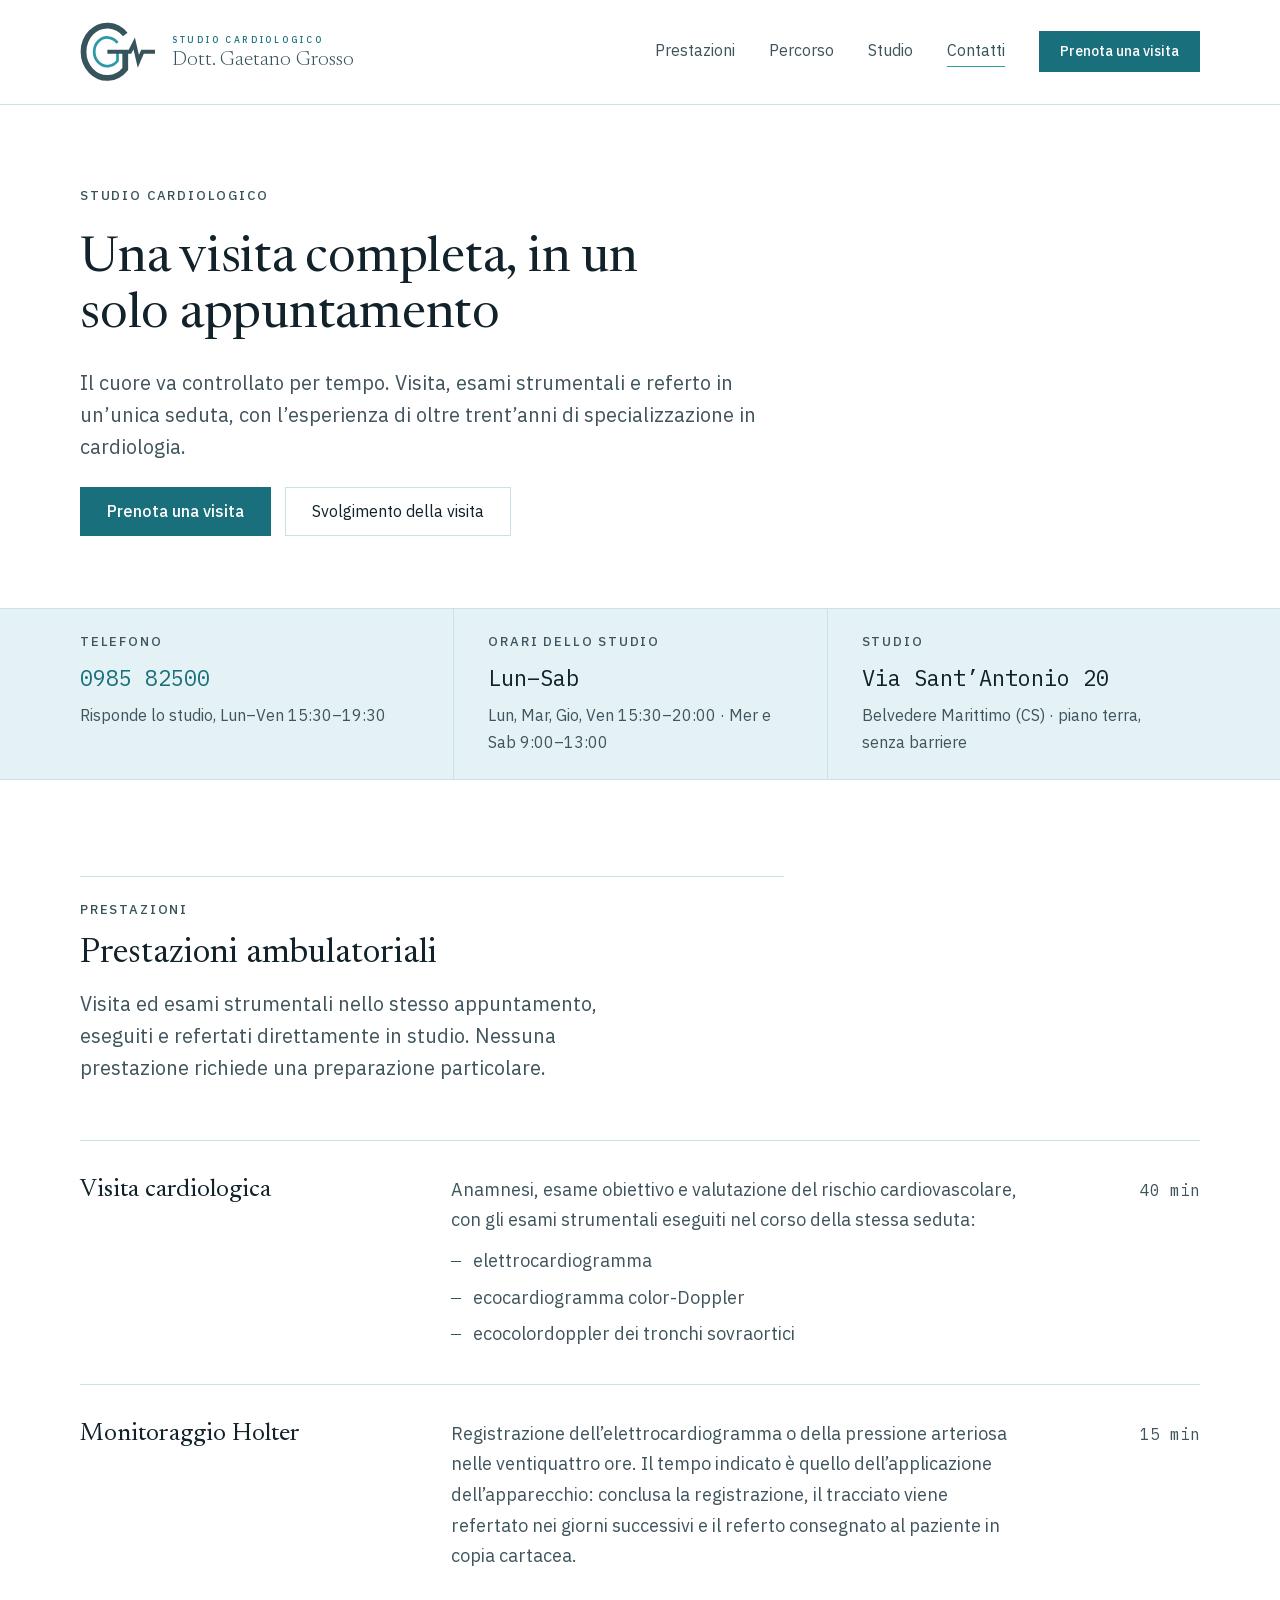
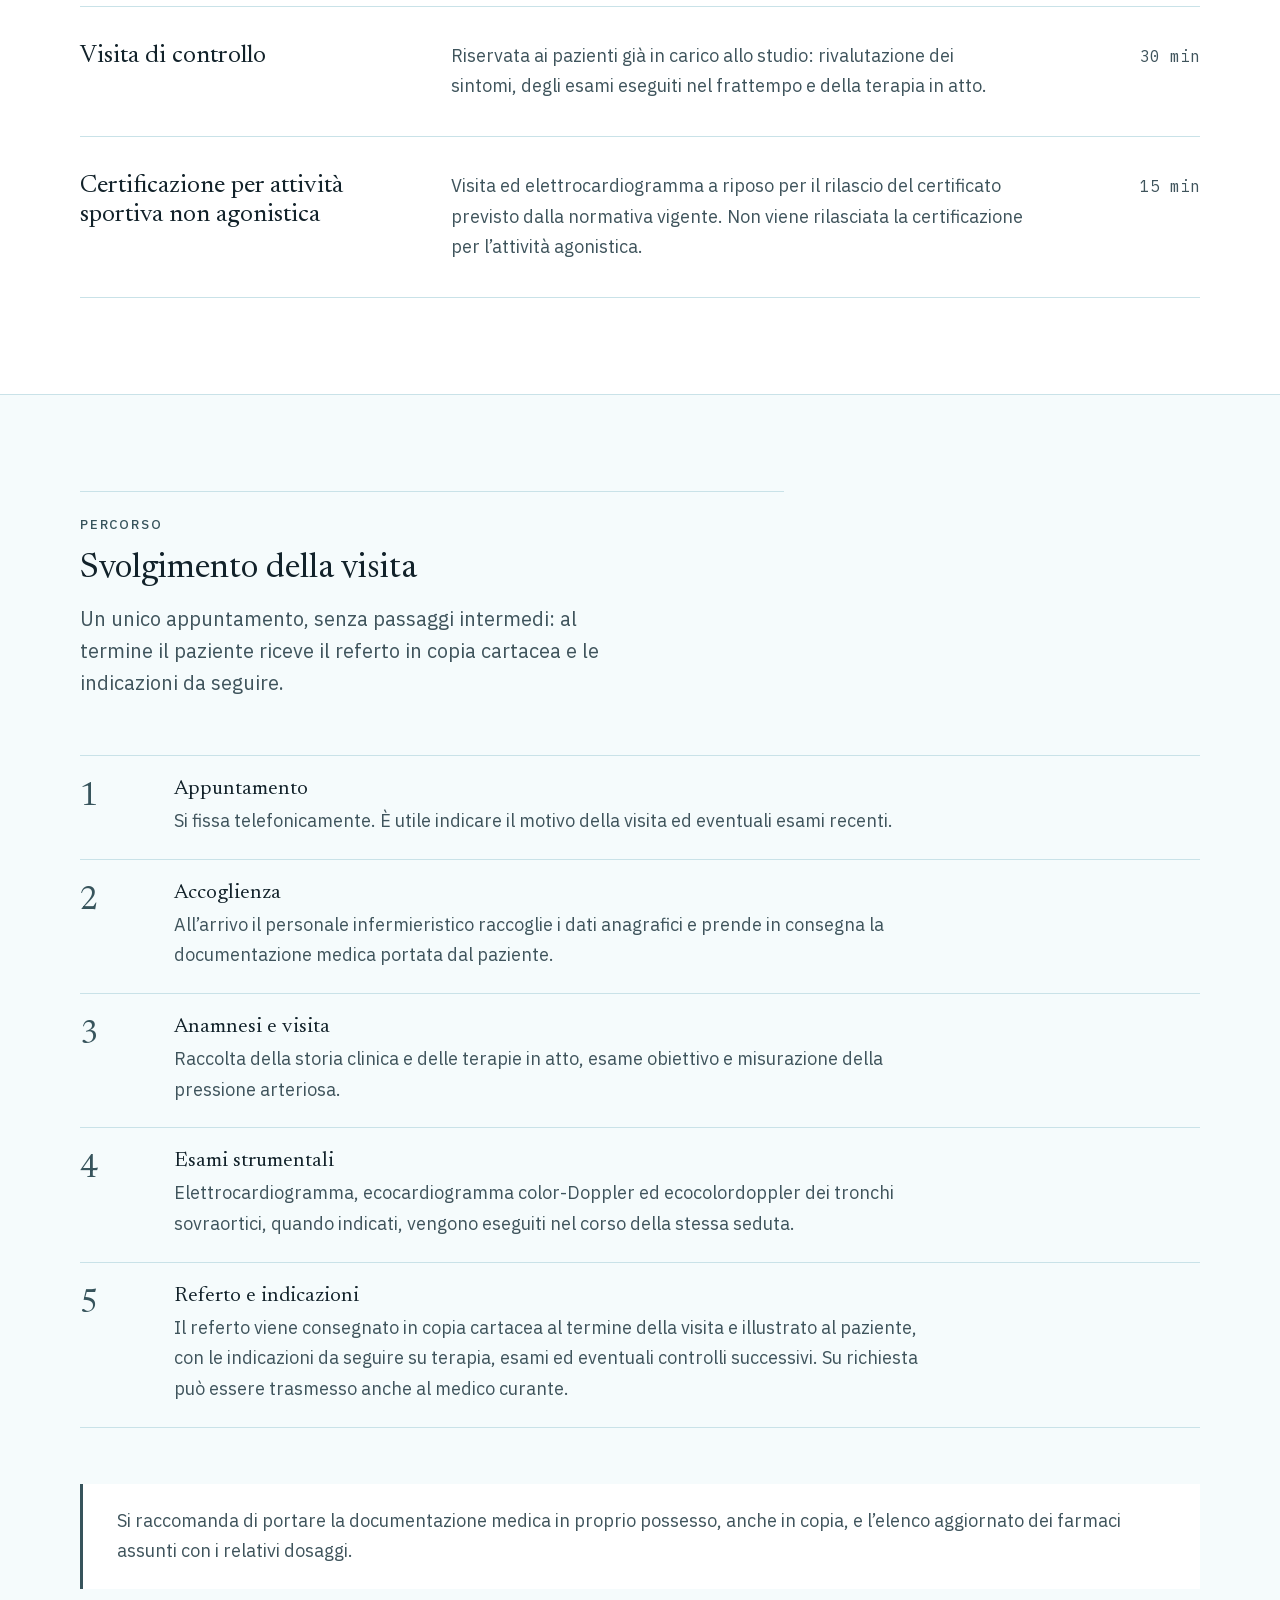
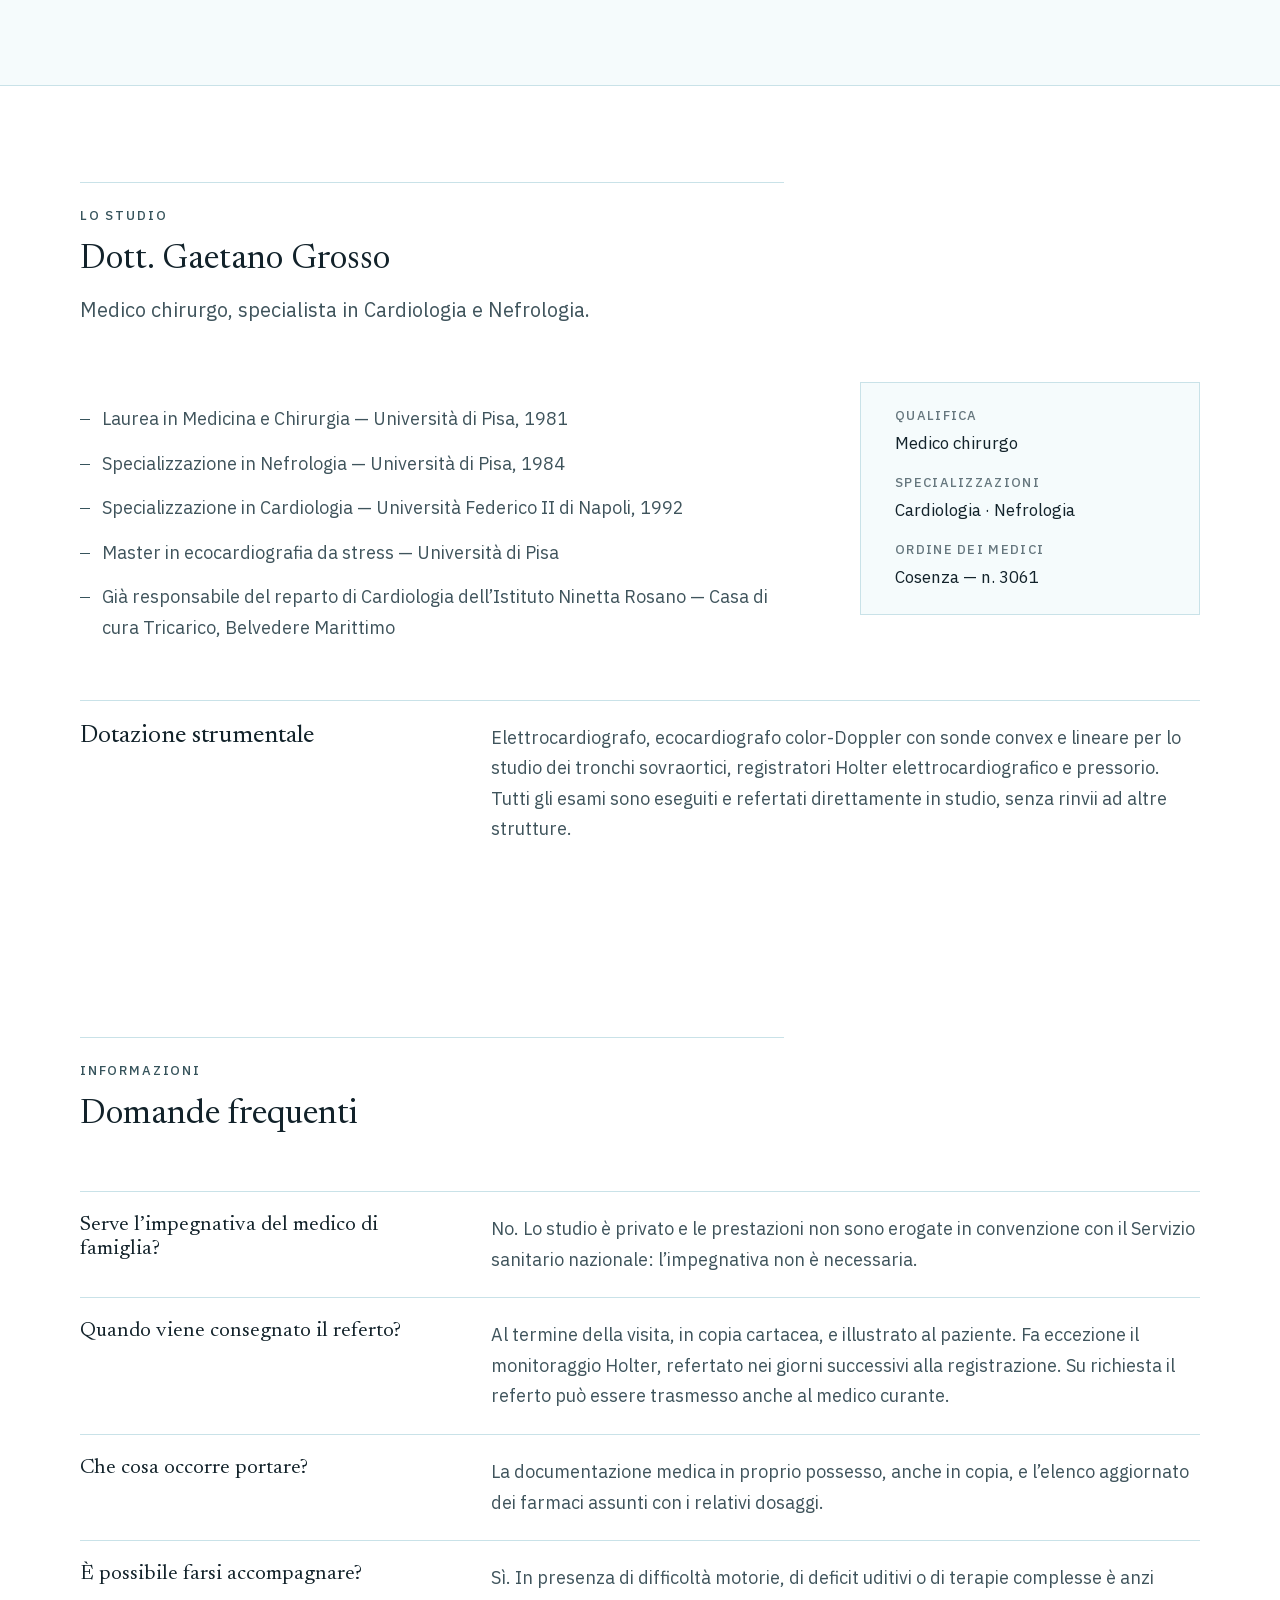
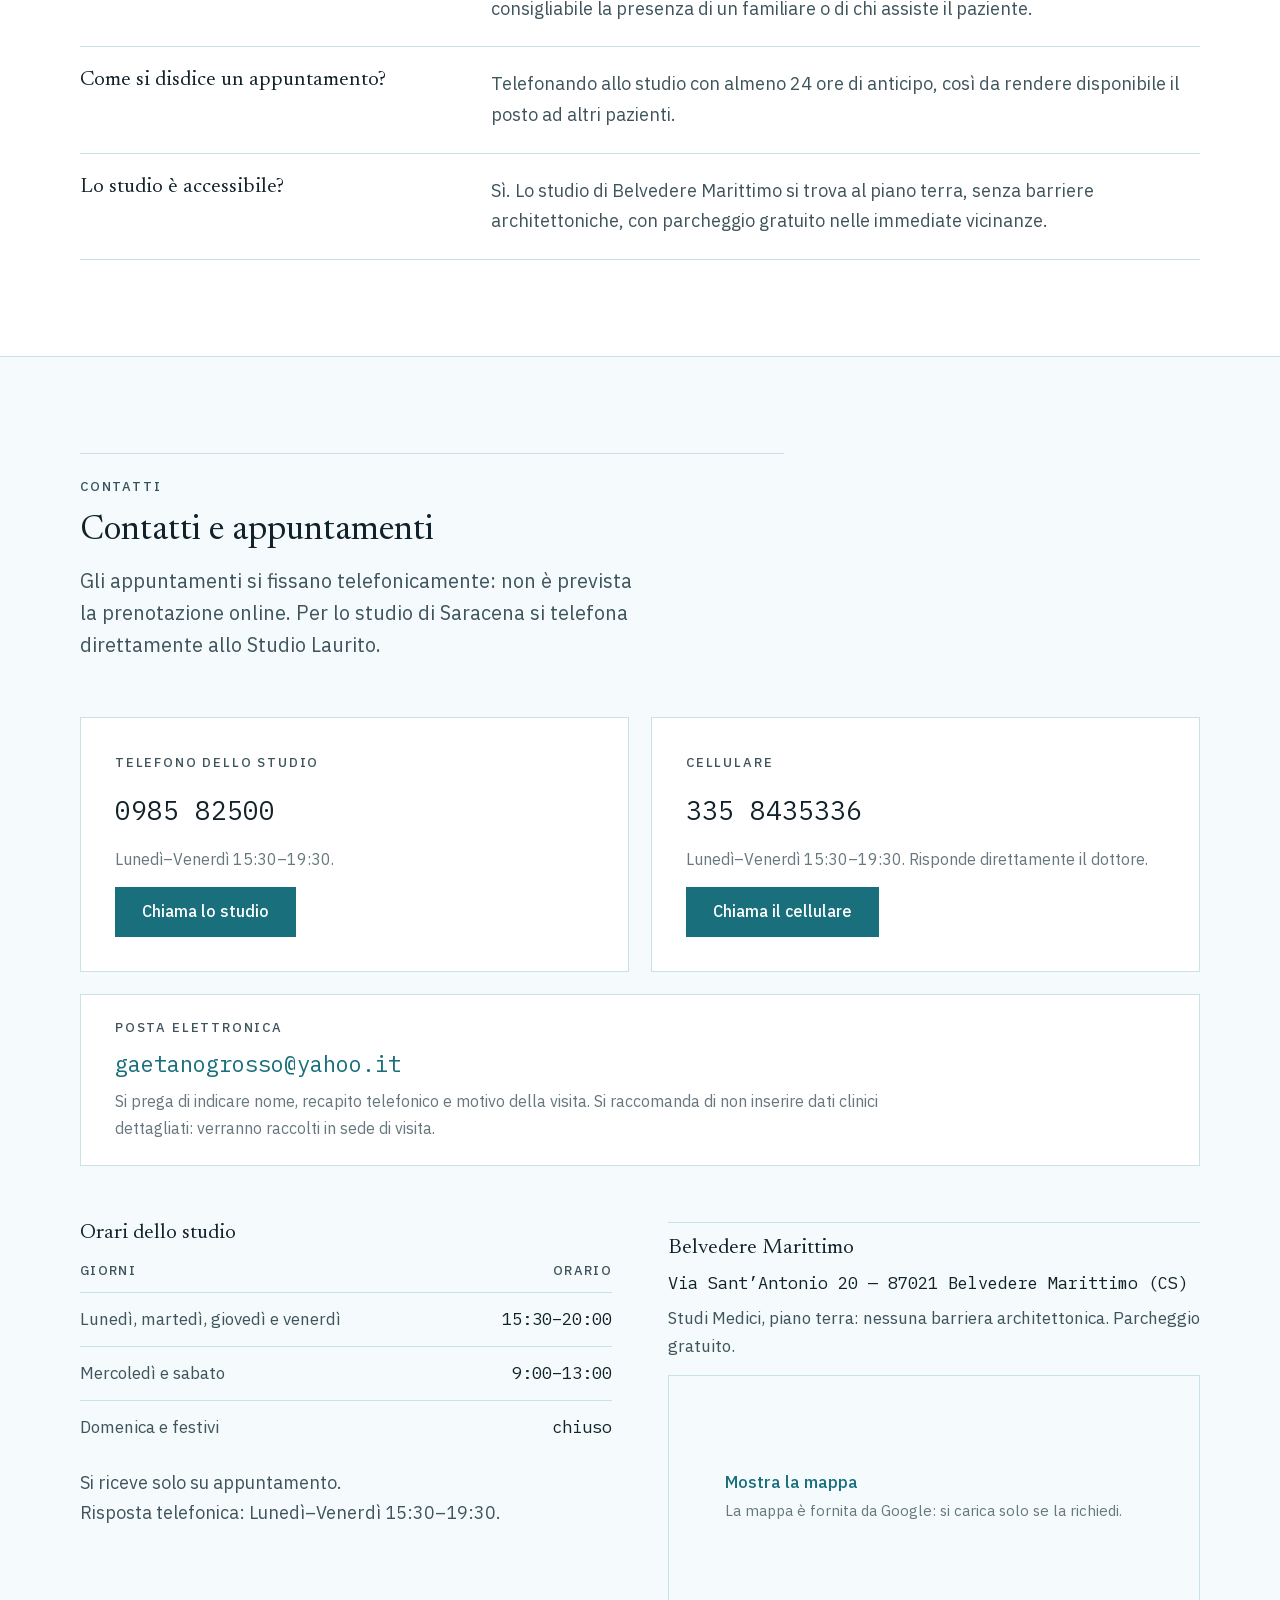
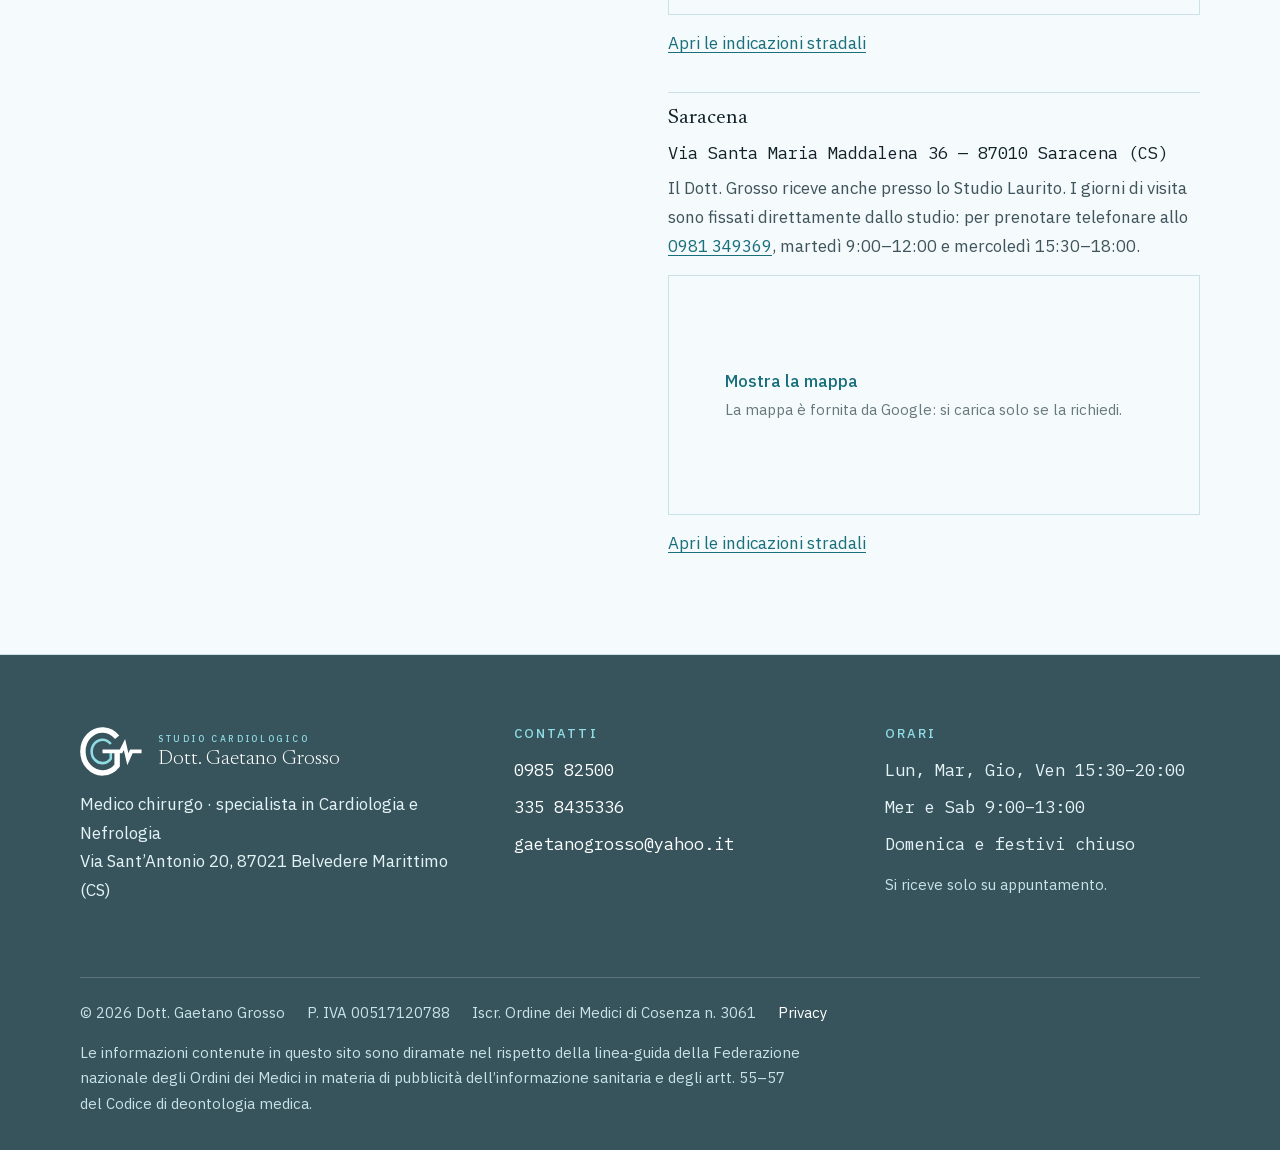
==== commit 34b59bcd: "Dotazione strumentale: sonde convex e lineare Co-Authored-By: Claude Opus 5 <noreply@anthropic.com>" ====
--- a/index.html
+++ b/index.html
@@ -580,7 +580,7 @@
 
       <div class="strumenti">
         <h3>Dotazione strumentale</h3>
-        <p>Elettrocardiografo, ecocardiografo color-Doppler con sonda cardiologica e sonda lineare per lo studio dei tronchi sovraortici, registratori Holter elettrocardiografico e pressorio. Tutti gli esami sono eseguiti e refertati direttamente in studio, senza rinvii ad altre strutture.</p>
+        <p>Elettrocardiografo, ecocardiografo color-Doppler con sonde convex e lineare per lo studio dei tronchi sovraortici, registratori Holter elettrocardiografico e pressorio. Tutti gli esami sono eseguiti e refertati direttamente in studio, senza rinvii ad altre strutture.</p>
       </div>
     </div>
   </section>
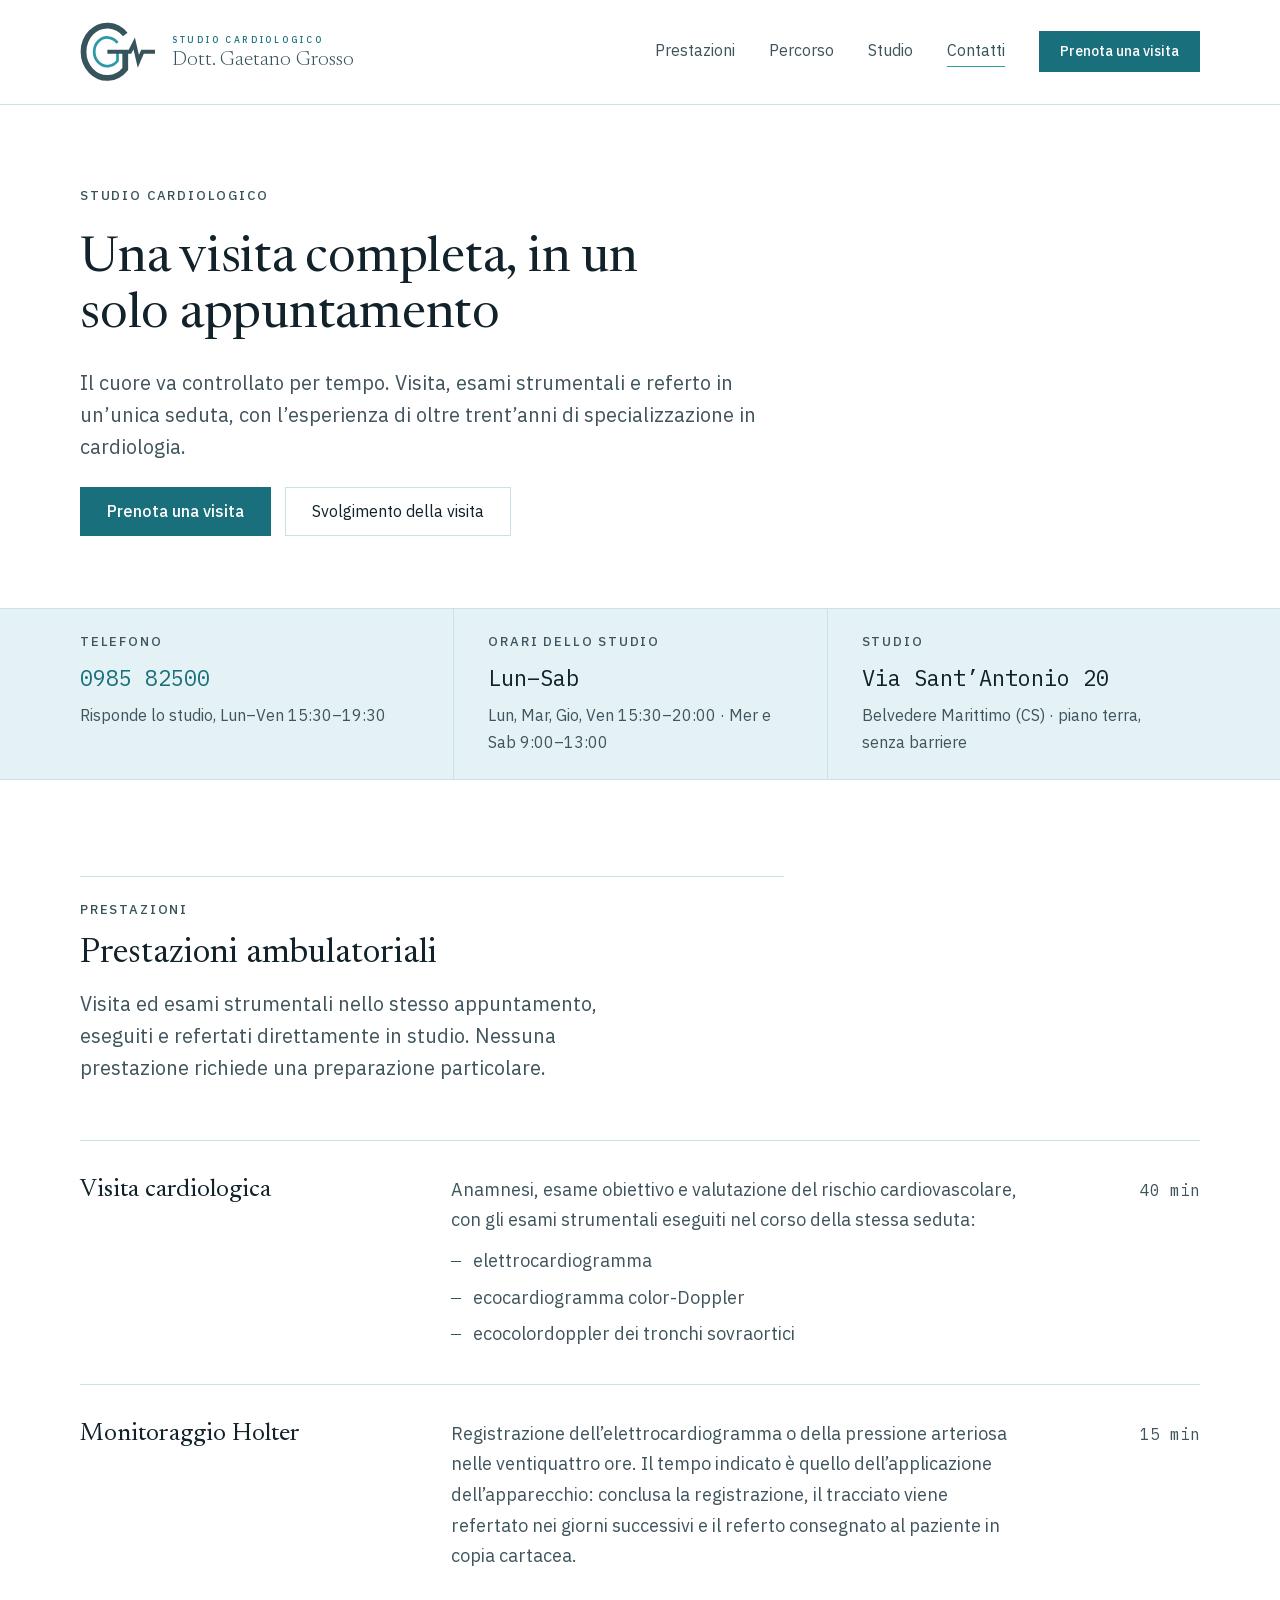
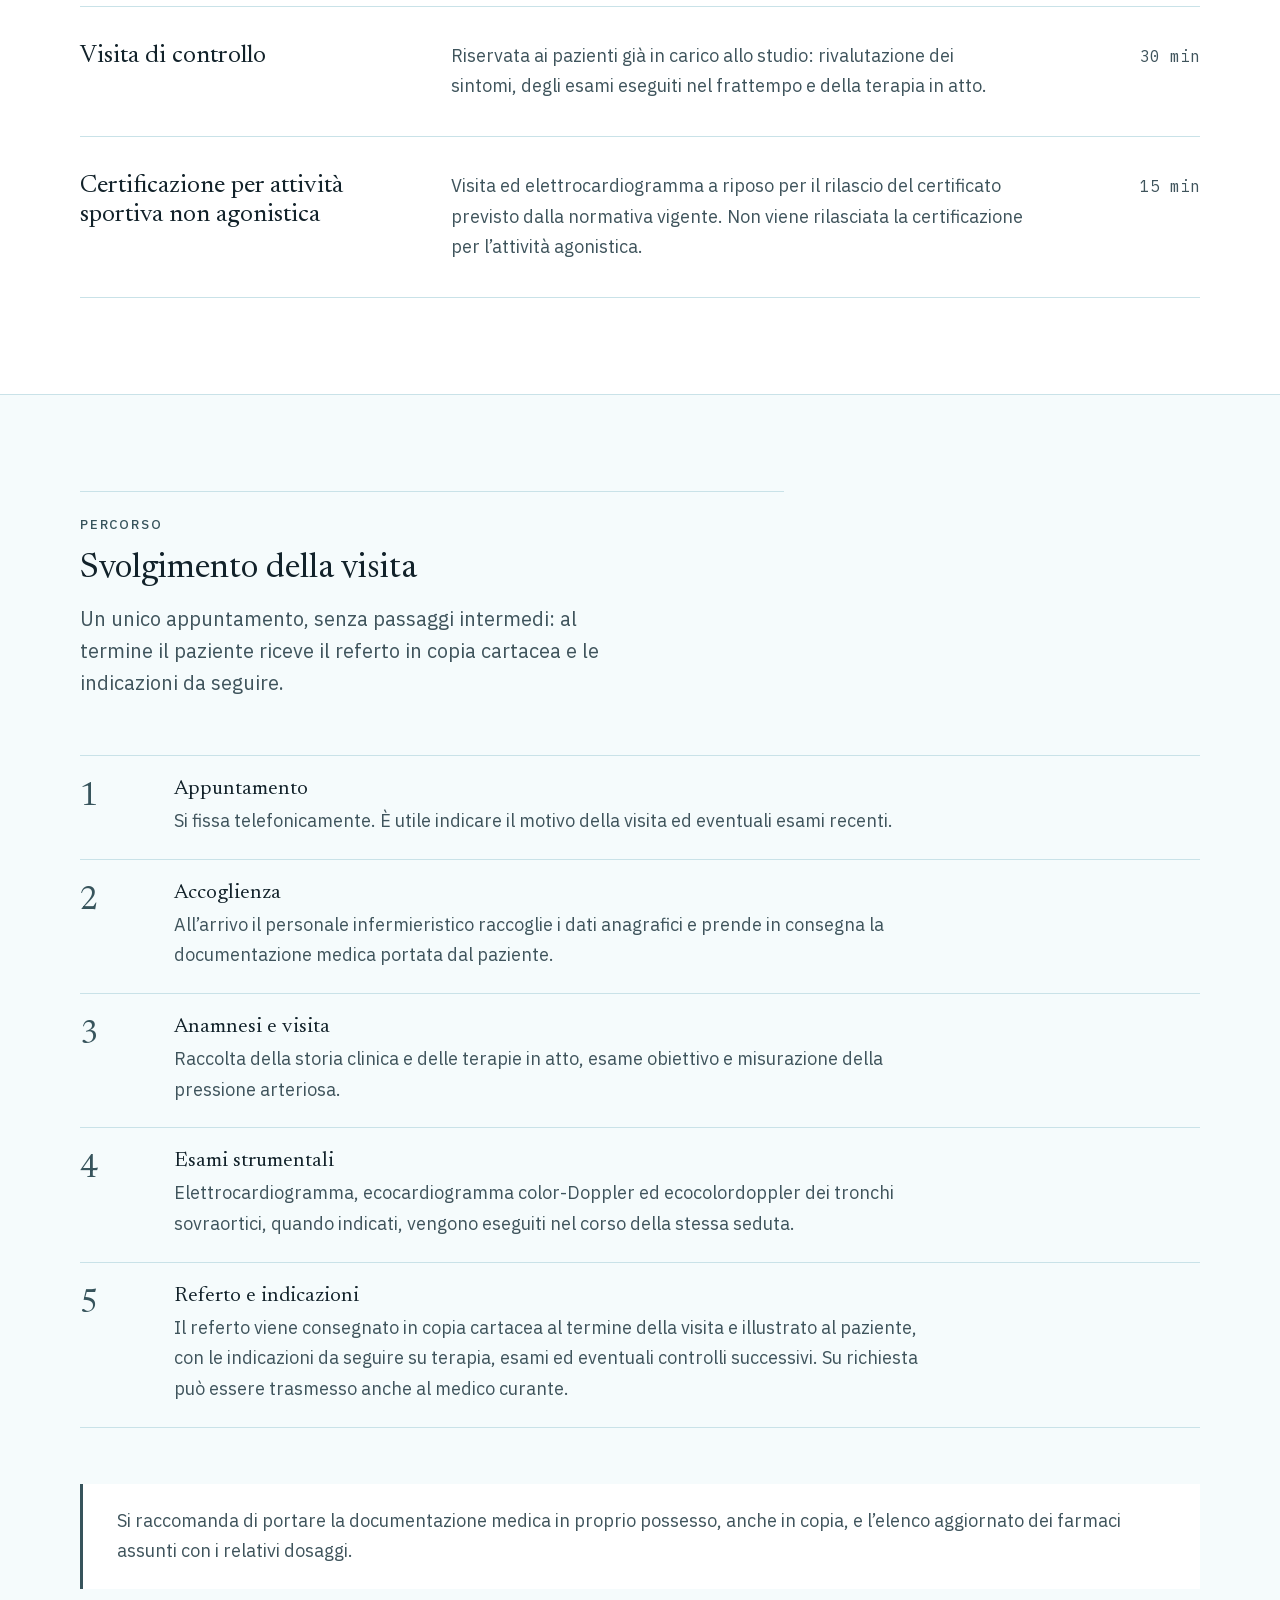
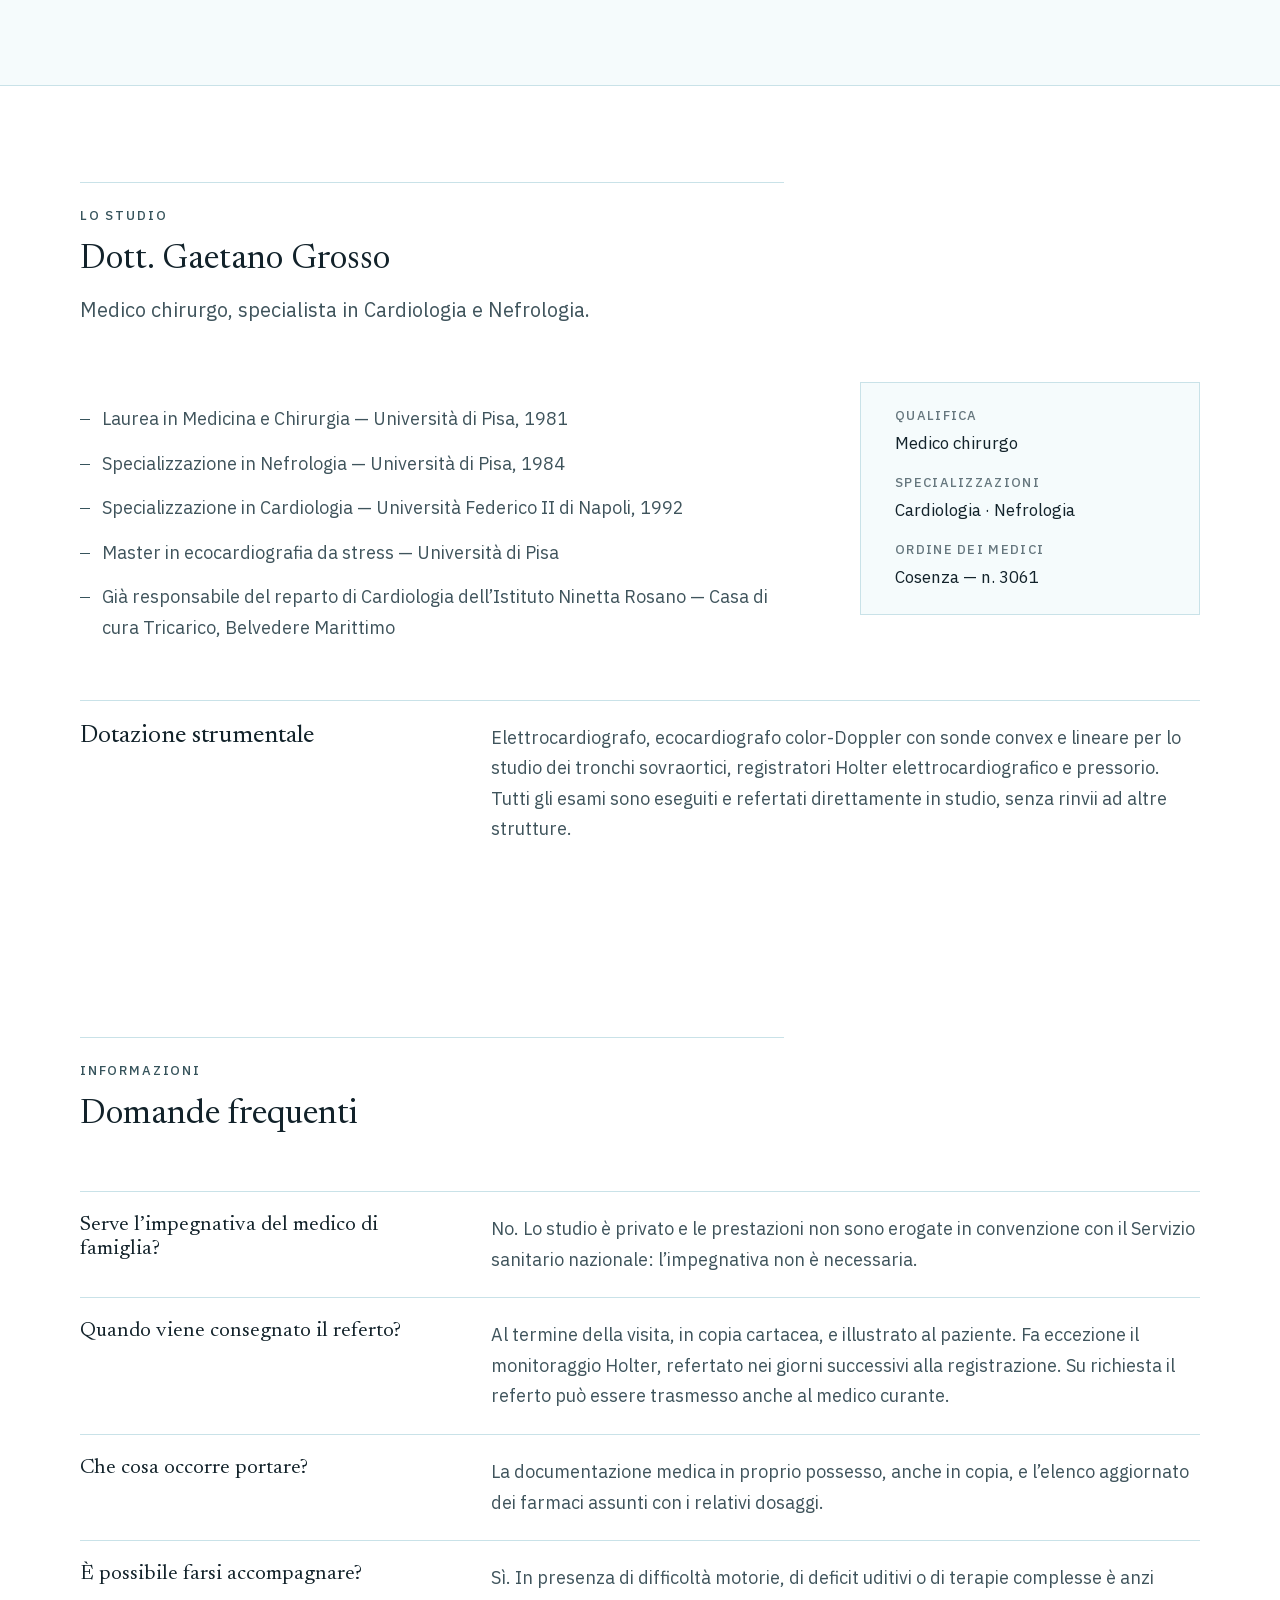
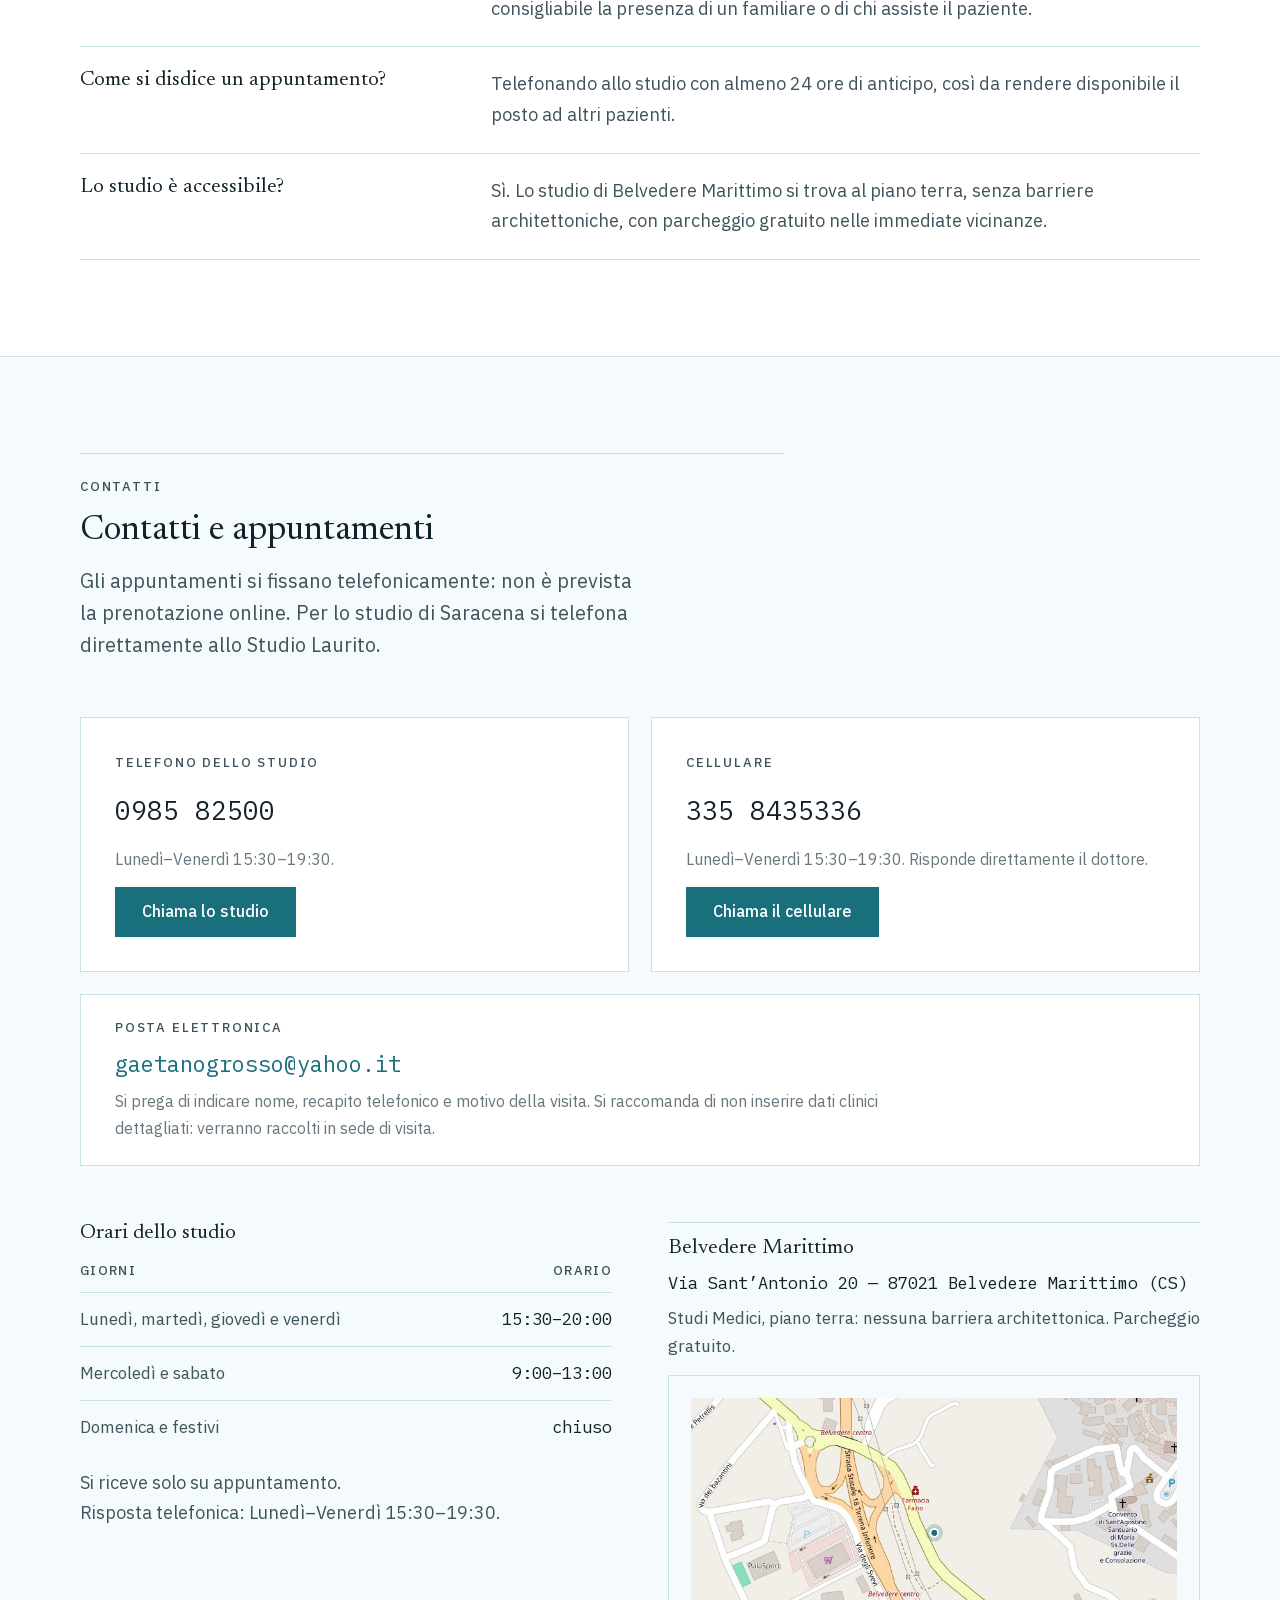
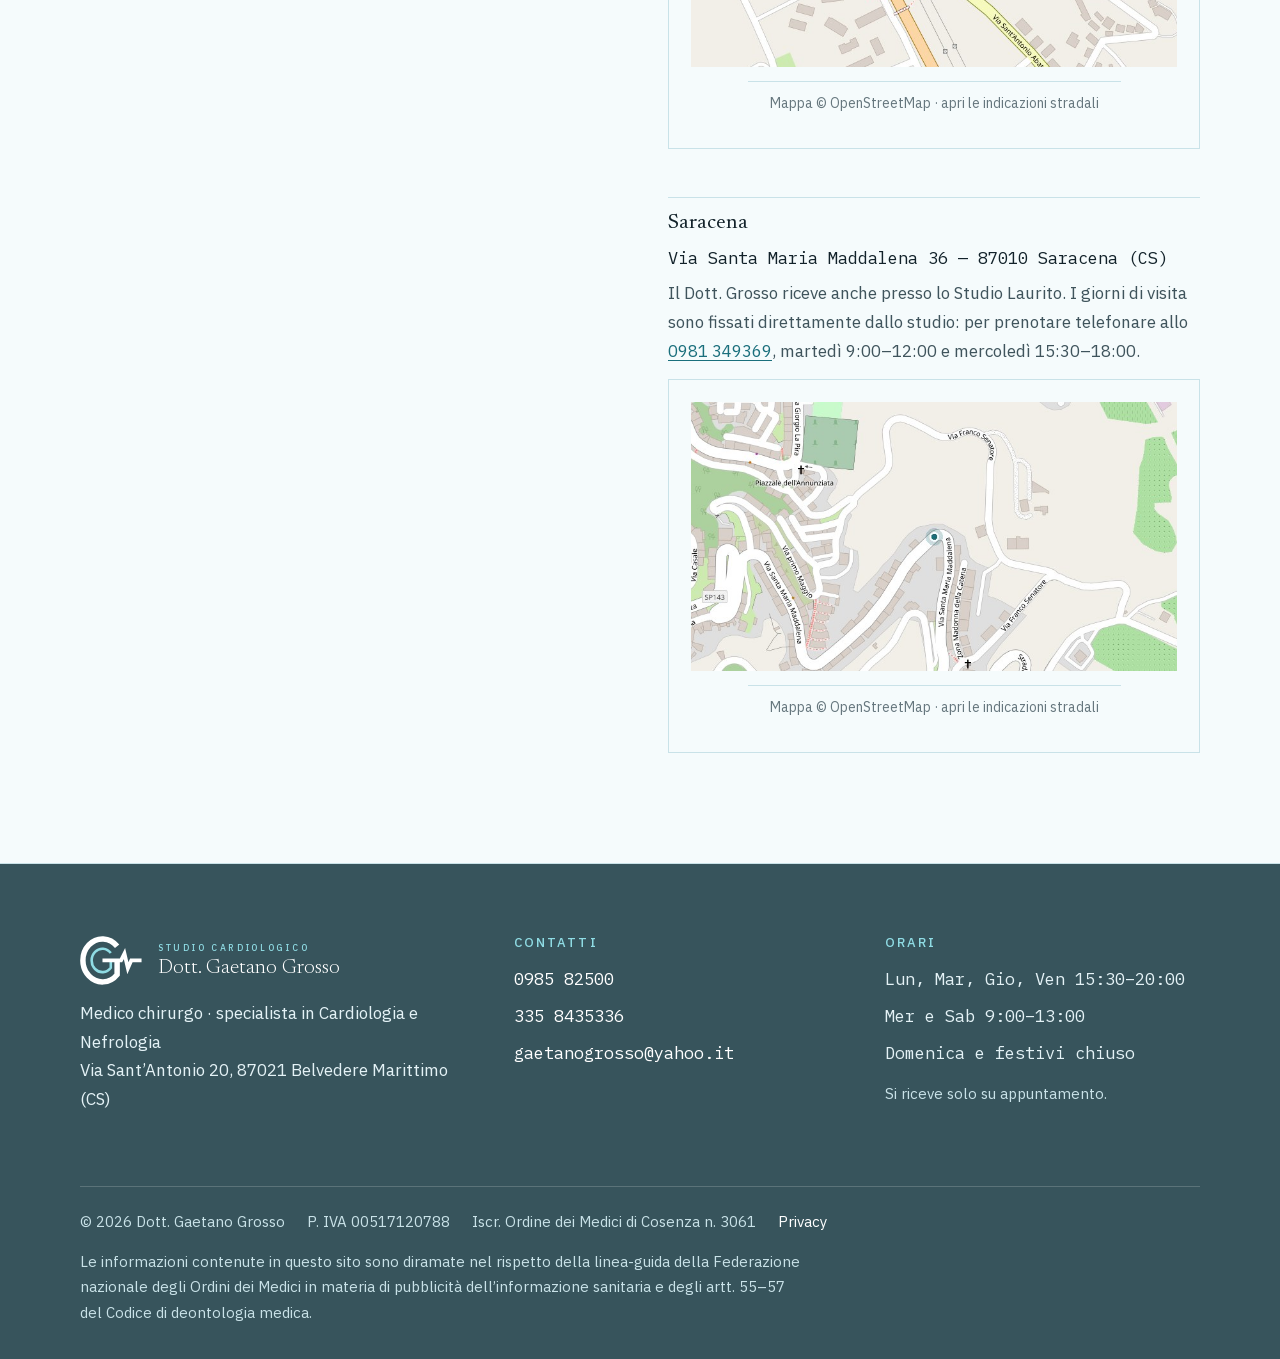
==== commit b671d516: "Mappe visibili all'apertura, servite dal sito Le mappe non sono piu' a caricamento su richiesta: com" ====
--- a/index.html
+++ b/index.html
@@ -262,16 +262,15 @@
   .sede h3{font-size:21px;margin-bottom:8px}
   .sede p{color:var(--text-secondary);font-size:17px}
   .sede .v{font-family:var(--font-mono);font-size:17px;color:var(--text);margin-bottom:6px}
-  /* Mappa a caricamento su richiesta: prima del clic nessun contatto con Google */
-  .mappa{margin:var(--space-3) 0;border:1px solid var(--line-strong);background:var(--bg-card)}
-  .mappa-load{display:flex;flex-direction:column;gap:8px;width:100%;min-height:180px;
-    padding:var(--space-4) var(--space-5);background:transparent;border:0;cursor:pointer;
-    font-family:inherit;text-align:left;align-items:flex-start;justify-content:center;
-    transition:background-color .12s ease-out}
-  .mappa-load:hover{background:var(--bg-band)}
-  .mappa-load .titolo{font-size:17px;font-weight:500;color:var(--accent-dark)}
-  .mappa-load .nota{font-size:15px;color:var(--text-muted);max-width:52ch}
-  .mappa iframe{display:block;width:100%;height:300px;border:0}
+  /* Mappe statiche servite dal sito: nessuna chiamata a terzi, nessun WebGL richiesto */
+  .mappa{display:block;margin:var(--space-3) 0;border:1px solid var(--line-strong);
+    background:var(--bg-band);text-decoration:none;
+    transition:border-color .12s ease-out}
+  .mappa:hover{border-color:var(--accent)}
+  .mappa img{display:block;width:100%;height:auto}
+  .mappa-cred{display:block;font-size:14px;color:var(--text-muted);
+    padding:10px var(--space-4);border-top:1px solid var(--line-strong)}
+  .mappa:hover .mappa-cred{color:var(--accent-dark)}
   /* Mappa a caricamento su richiesta: nessuna chiamata a Google prima del clic */
   .mappa{border:1px solid var(--line-strong);background:var(--bg-band);margin:var(--space-3) 0;
     min-height:240px;padding:var(--space-4);display:flex;flex-direction:column;
@@ -674,25 +673,21 @@
             <h3>Belvedere Marittimo</h3>
             <p class="v">Via Sant’Antonio 20 — 87021 Belvedere Marittimo (CS)</p>
             <p>Studi Medici, piano terra: nessuna barriera architettonica. Parcheggio gratuito.</p>
-            <div class="mappa">
-              <button type="button" class="mappa-load" data-src="https://www.google.com/maps?q=39.617406,15.858948&amp;z=16&amp;hl=it&amp;output=embed" data-titolo="Mappa dello studio di Belvedere Marittimo">
-                <span class="titolo">Mostra la mappa</span>
-                <span class="nota">La mappa &egrave; fornita da Google: si carica solo se la richiedi.</span>
-              </button>
-            </div>
-            <p><a href="https://maps.app.goo.gl/zpoicRVSYz9gCvdL6">Apri le indicazioni stradali</a></p>
+            <a class="mappa" href="https://www.google.com/maps/search/?api=1&amp;query=39.617406%2C15.858948">
+              <img src="assets/img/mappa-belvedere.jpg" width="760" height="420" loading="lazy"
+                   alt="Mappa della zona dello studio di Belvedere Marittimo, con il punto della sede">
+              <span class="mappa-cred">Mappa &copy; OpenStreetMap &middot; apri le indicazioni stradali</span>
+            </a>
           </div>
           <div class="sede">
             <h3>Saracena</h3>
             <p class="v">Via Santa Maria Maddalena 36 — 87010 Saracena (CS)</p>
             <p>Il Dott. Grosso riceve anche presso lo Studio Laurito. I giorni di visita sono fissati direttamente dallo studio: per prenotare telefonare allo <a href="tel:+390981349369">0981 349369</a>, martedì 9:00–12:00 e mercoledì 15:30–18:00.</p>
-            <div class="mappa">
-              <button type="button" class="mappa-load" data-src="https://www.google.com/maps?q=Via+Santa+Maria+Maddalena+36,+87010+Saracena+CS&amp;z=16&amp;hl=it&amp;output=embed" data-titolo="Mappa dello studio di Saracena">
-                <span class="titolo">Mostra la mappa</span>
-                <span class="nota">La mappa &egrave; fornita da Google: si carica solo se la richiedi.</span>
-              </button>
-            </div>
-            <p><a href="https://www.google.com/maps/search/?api=1&amp;query=Via%20Santa%20Maria%20Maddalena%2036%2C%2087010%20Saracena%20CS">Apri le indicazioni stradali</a></p>
+            <a class="mappa" href="https://www.google.com/maps/search/?api=1&amp;query=Via%20Santa%20Maria%20Maddalena%2036%2C%2087010%20Saracena%20CS">
+              <img src="assets/img/mappa-saracena.jpg" width="760" height="420" loading="lazy"
+                   alt="Mappa della zona dello studio di Saracena, con il punto della sede">
+              <span class="mappa-cred">Mappa &copy; OpenStreetMap &middot; apri le indicazioni stradali</span>
+            </a>
           </div>
         </div>
       </div>
@@ -826,18 +821,6 @@
   });
   document.addEventListener('keydown', (e) => { if (e.key === 'Escape') { setMenu(false); setPhone(false); } });
 
-  // Mappe: si caricano solo su richiesta, così all'apertura nessun contatto con Google
-  document.querySelectorAll('.mappa-load').forEach(btn => {
-    btn.addEventListener('click', () => {
-      const frame = document.createElement('iframe');
-      frame.src = btn.dataset.src;
-      frame.title = btn.dataset.titolo;
-      frame.loading = 'lazy';
-      frame.setAttribute('allowfullscreen', '');
-      frame.referrerPolicy = 'no-referrer-when-downgrade';
-      btn.replaceWith(frame);
-    });
-  });
 
   // Voce di nav della sezione in lettura: filetto accento sotto la voce corrente
   const links = new Map();
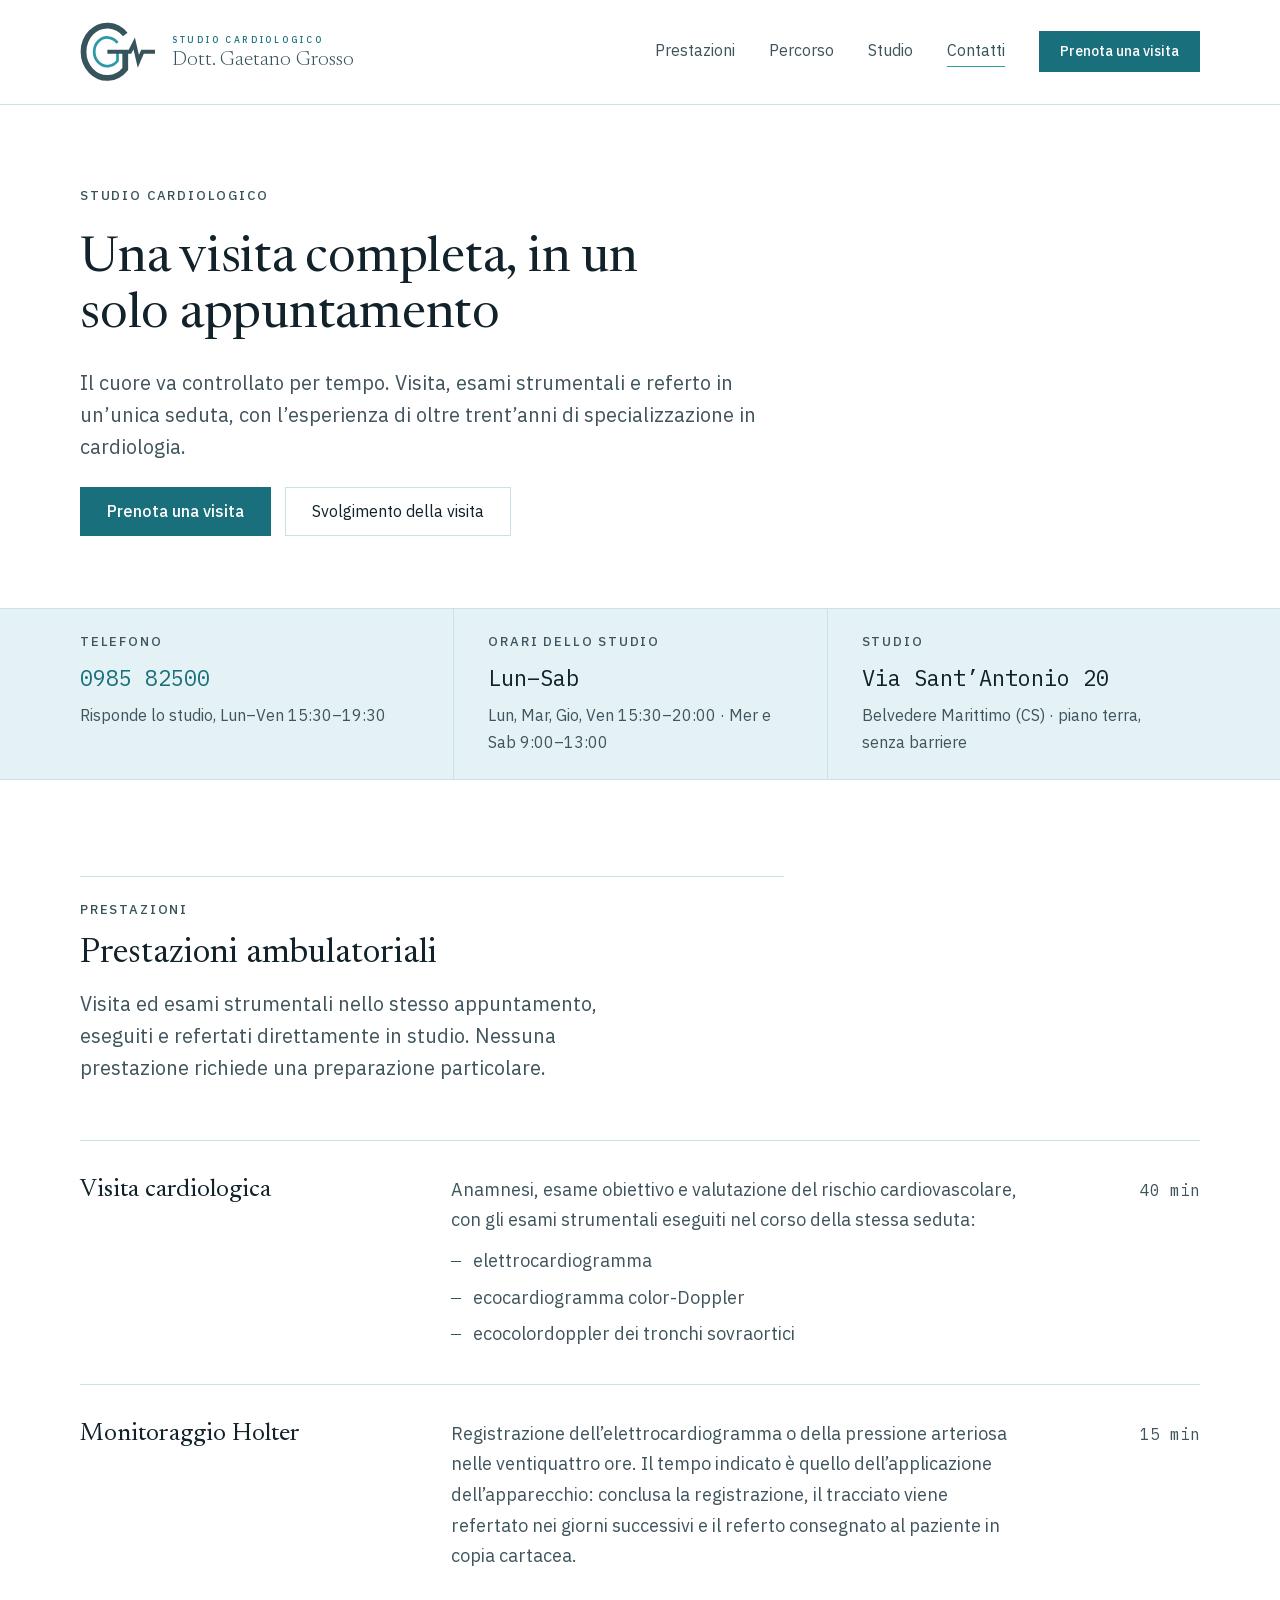
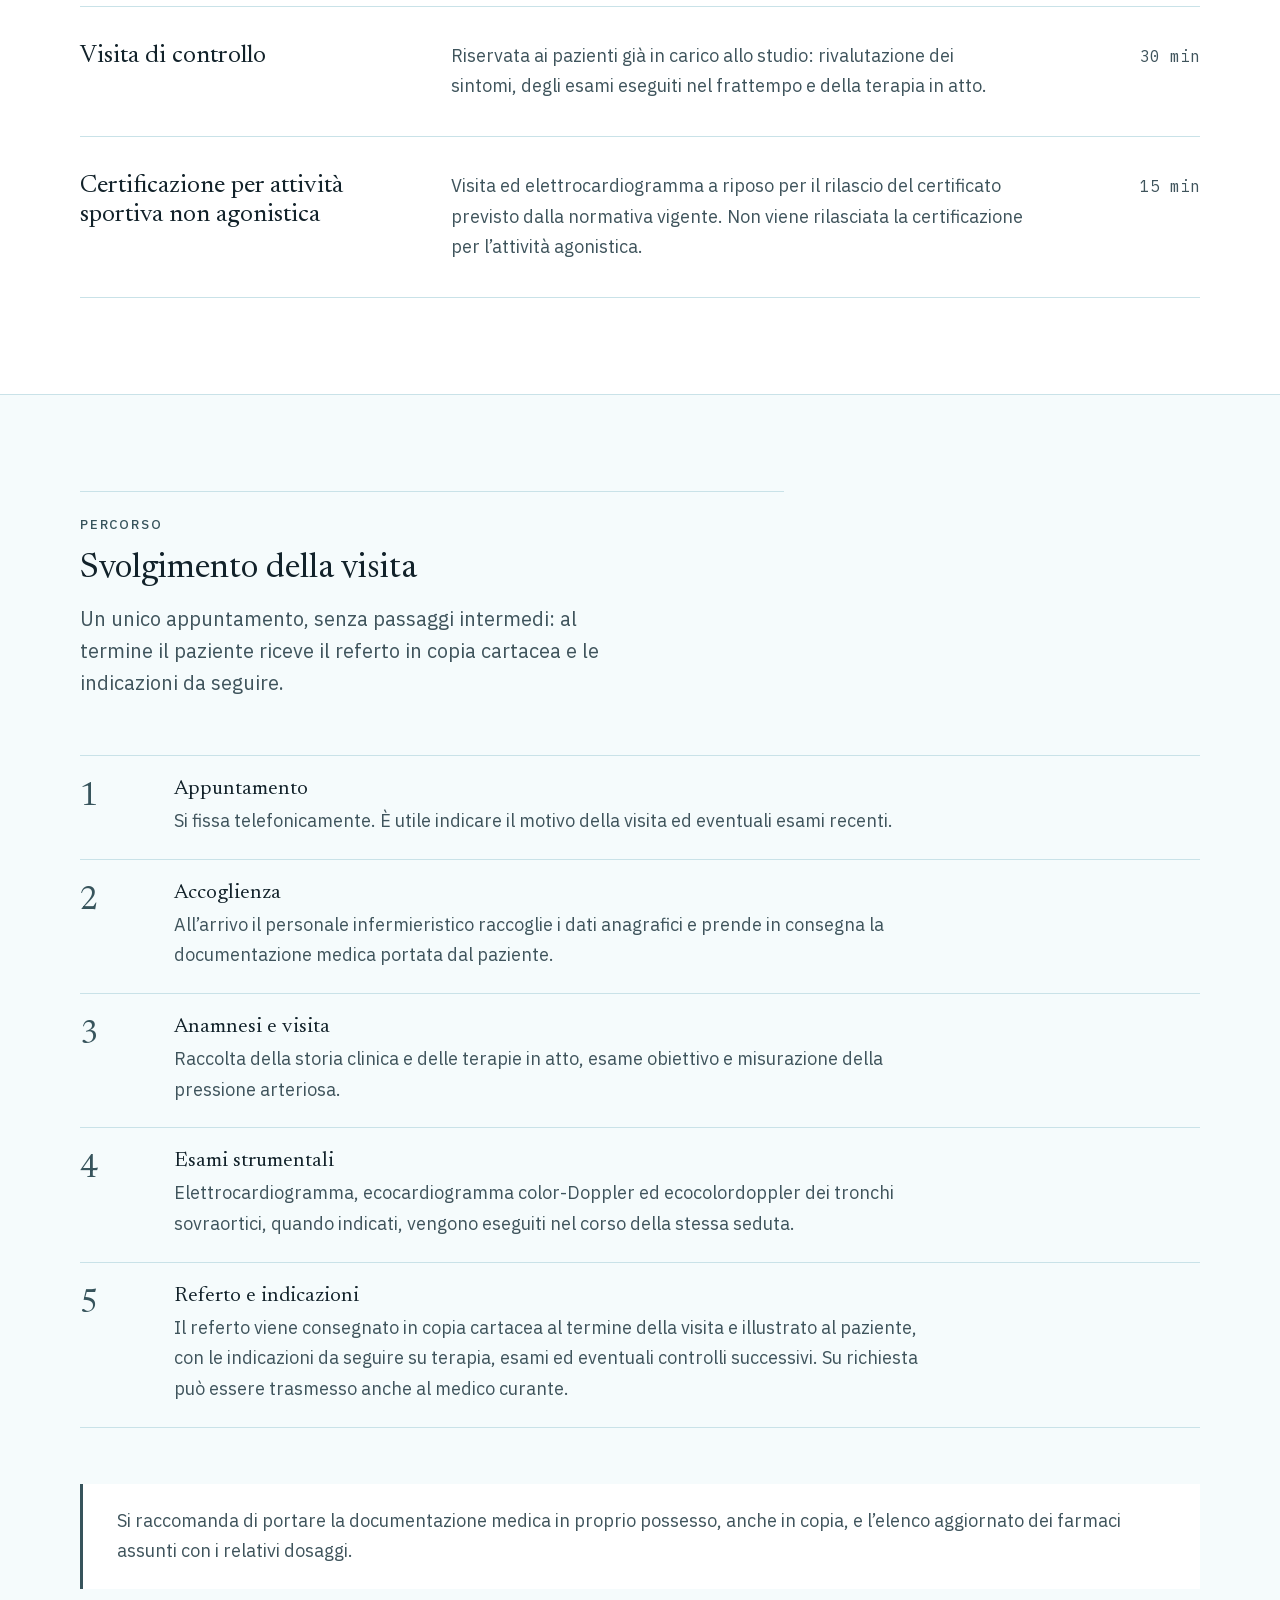
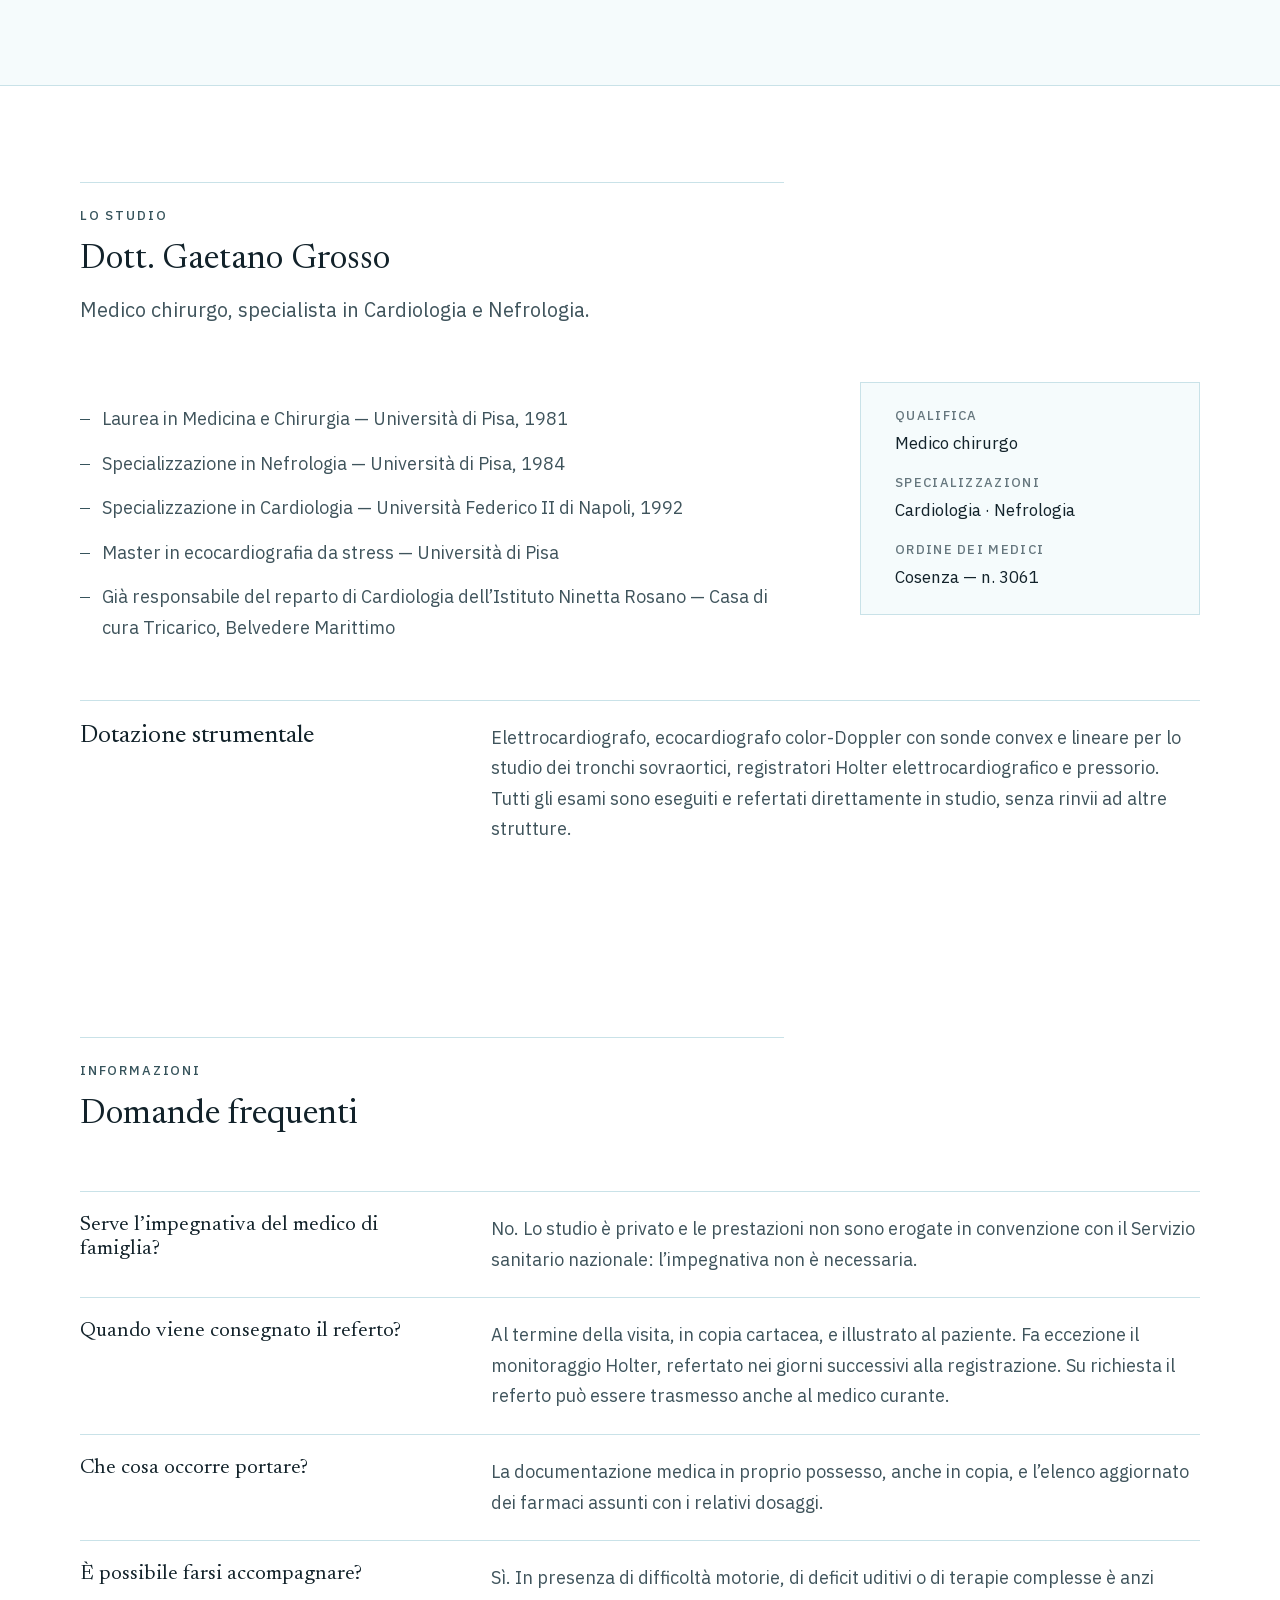
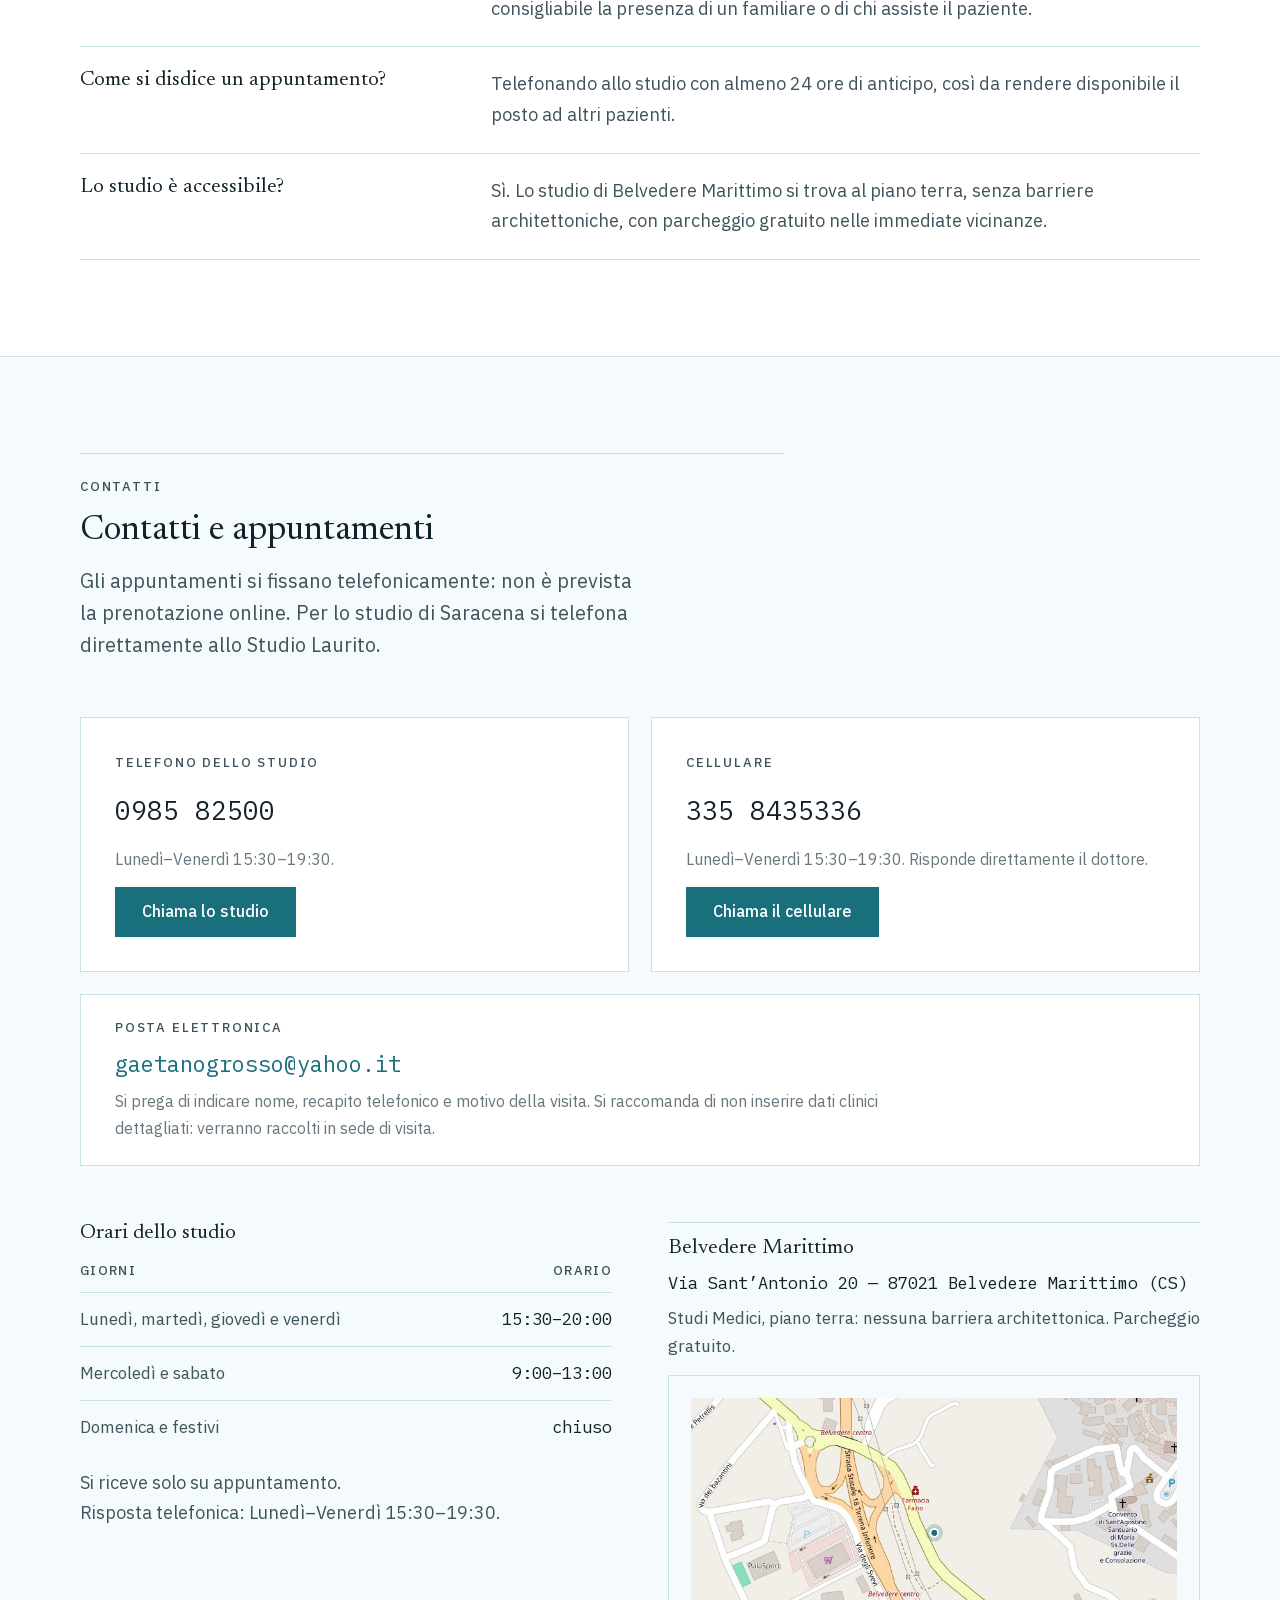
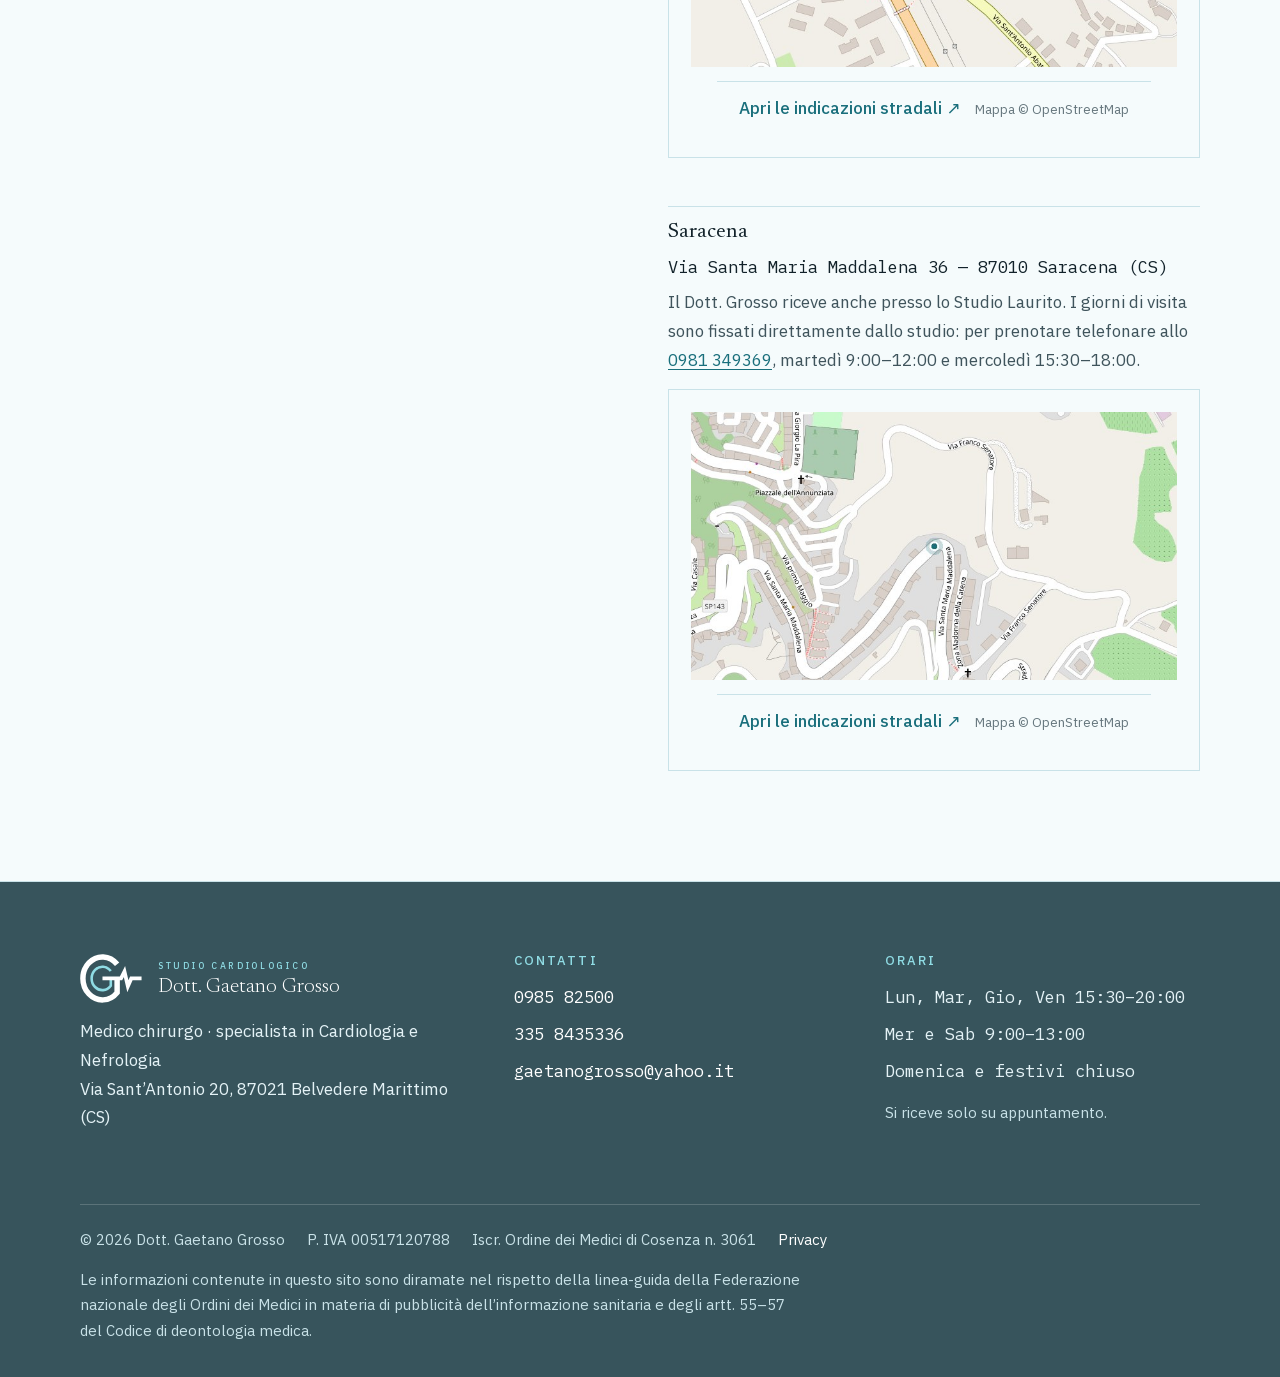
==== commit 6b8119a6: "Mappe: indicazioni stradali in evidenza, apertura in nuova scheda La barra sotto la mappa separa ora" ====
--- a/index.html
+++ b/index.html
@@ -268,9 +268,12 @@
     transition:border-color .12s ease-out}
   .mappa:hover{border-color:var(--accent)}
   .mappa img{display:block;width:100%;height:auto}
-  .mappa-cred{display:block;font-size:14px;color:var(--text-muted);
-    padding:10px var(--space-4);border-top:1px solid var(--line-strong)}
-  .mappa:hover .mappa-cred{color:var(--accent-dark)}
+  .sr{position:absolute;width:1px;height:1px;overflow:hidden;clip:rect(0 0 0 0);white-space:nowrap}
+  .mappa-foot{display:flex;flex-wrap:wrap;align-items:baseline;justify-content:space-between;
+    gap:6px var(--space-3);padding:12px var(--space-4);border-top:1px solid var(--line-strong)}
+  .mappa-azione{font-size:17px;font-weight:500;color:var(--accent-dark)}
+  .mappa:hover .mappa-azione{text-decoration:underline;text-underline-offset:3px}
+  .mappa-cred{font-size:13px;color:var(--text-muted)}
   /* Mappa a caricamento su richiesta: nessuna chiamata a Google prima del clic */
   .mappa{border:1px solid var(--line-strong);background:var(--bg-band);margin:var(--space-3) 0;
     min-height:240px;padding:var(--space-4);display:flex;flex-direction:column;
@@ -673,20 +676,26 @@
             <h3>Belvedere Marittimo</h3>
             <p class="v">Via Sant’Antonio 20 — 87021 Belvedere Marittimo (CS)</p>
             <p>Studi Medici, piano terra: nessuna barriera architettonica. Parcheggio gratuito.</p>
-            <a class="mappa" href="https://www.google.com/maps/search/?api=1&amp;query=39.617406%2C15.858948">
+            <a class="mappa" target="_blank" rel="noopener" href="https://www.google.com/maps/search/?api=1&amp;query=39.617406%2C15.858948">
               <img src="assets/img/mappa-belvedere.jpg" width="760" height="420" loading="lazy"
                    alt="Mappa della zona dello studio di Belvedere Marittimo, con il punto della sede">
-              <span class="mappa-cred">Mappa &copy; OpenStreetMap &middot; apri le indicazioni stradali</span>
+              <span class="mappa-foot">
+                <span class="mappa-azione">Apri le indicazioni stradali <span aria-hidden="true">&#8599;</span><span class="sr">(si apre in una nuova scheda)</span></span>
+                <span class="mappa-cred">Mappa &copy; OpenStreetMap</span>
+              </span>
             </a>
           </div>
           <div class="sede">
             <h3>Saracena</h3>
             <p class="v">Via Santa Maria Maddalena 36 — 87010 Saracena (CS)</p>
             <p>Il Dott. Grosso riceve anche presso lo Studio Laurito. I giorni di visita sono fissati direttamente dallo studio: per prenotare telefonare allo <a href="tel:+390981349369">0981 349369</a>, martedì 9:00–12:00 e mercoledì 15:30–18:00.</p>
-            <a class="mappa" href="https://www.google.com/maps/search/?api=1&amp;query=Via%20Santa%20Maria%20Maddalena%2036%2C%2087010%20Saracena%20CS">
+            <a class="mappa" target="_blank" rel="noopener" href="https://www.google.com/maps/search/?api=1&amp;query=Via%20Santa%20Maria%20Maddalena%2036%2C%2087010%20Saracena%20CS">
               <img src="assets/img/mappa-saracena.jpg" width="760" height="420" loading="lazy"
                    alt="Mappa della zona dello studio di Saracena, con il punto della sede">
-              <span class="mappa-cred">Mappa &copy; OpenStreetMap &middot; apri le indicazioni stradali</span>
+              <span class="mappa-foot">
+                <span class="mappa-azione">Apri le indicazioni stradali <span aria-hidden="true">&#8599;</span><span class="sr">(si apre in una nuova scheda)</span></span>
+                <span class="mappa-cred">Mappa &copy; OpenStreetMap</span>
+              </span>
             </a>
           </div>
         </div>
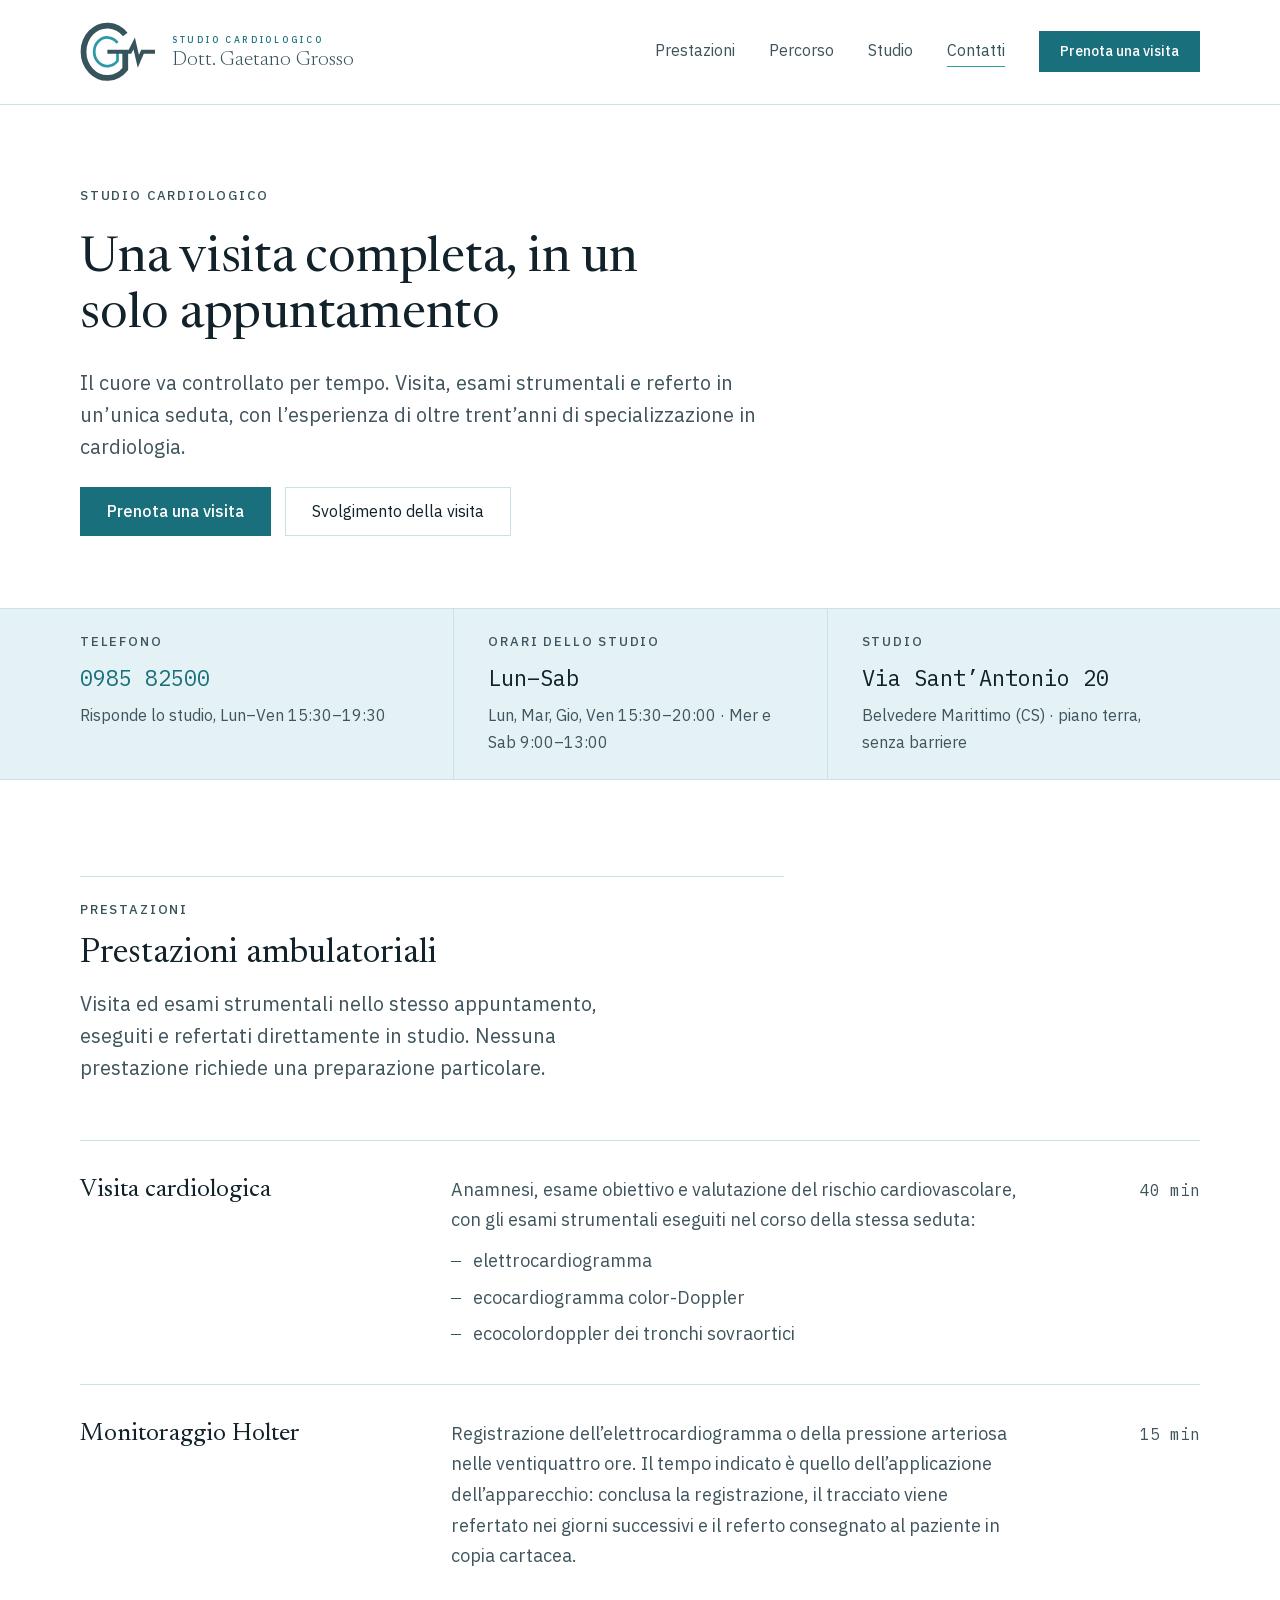
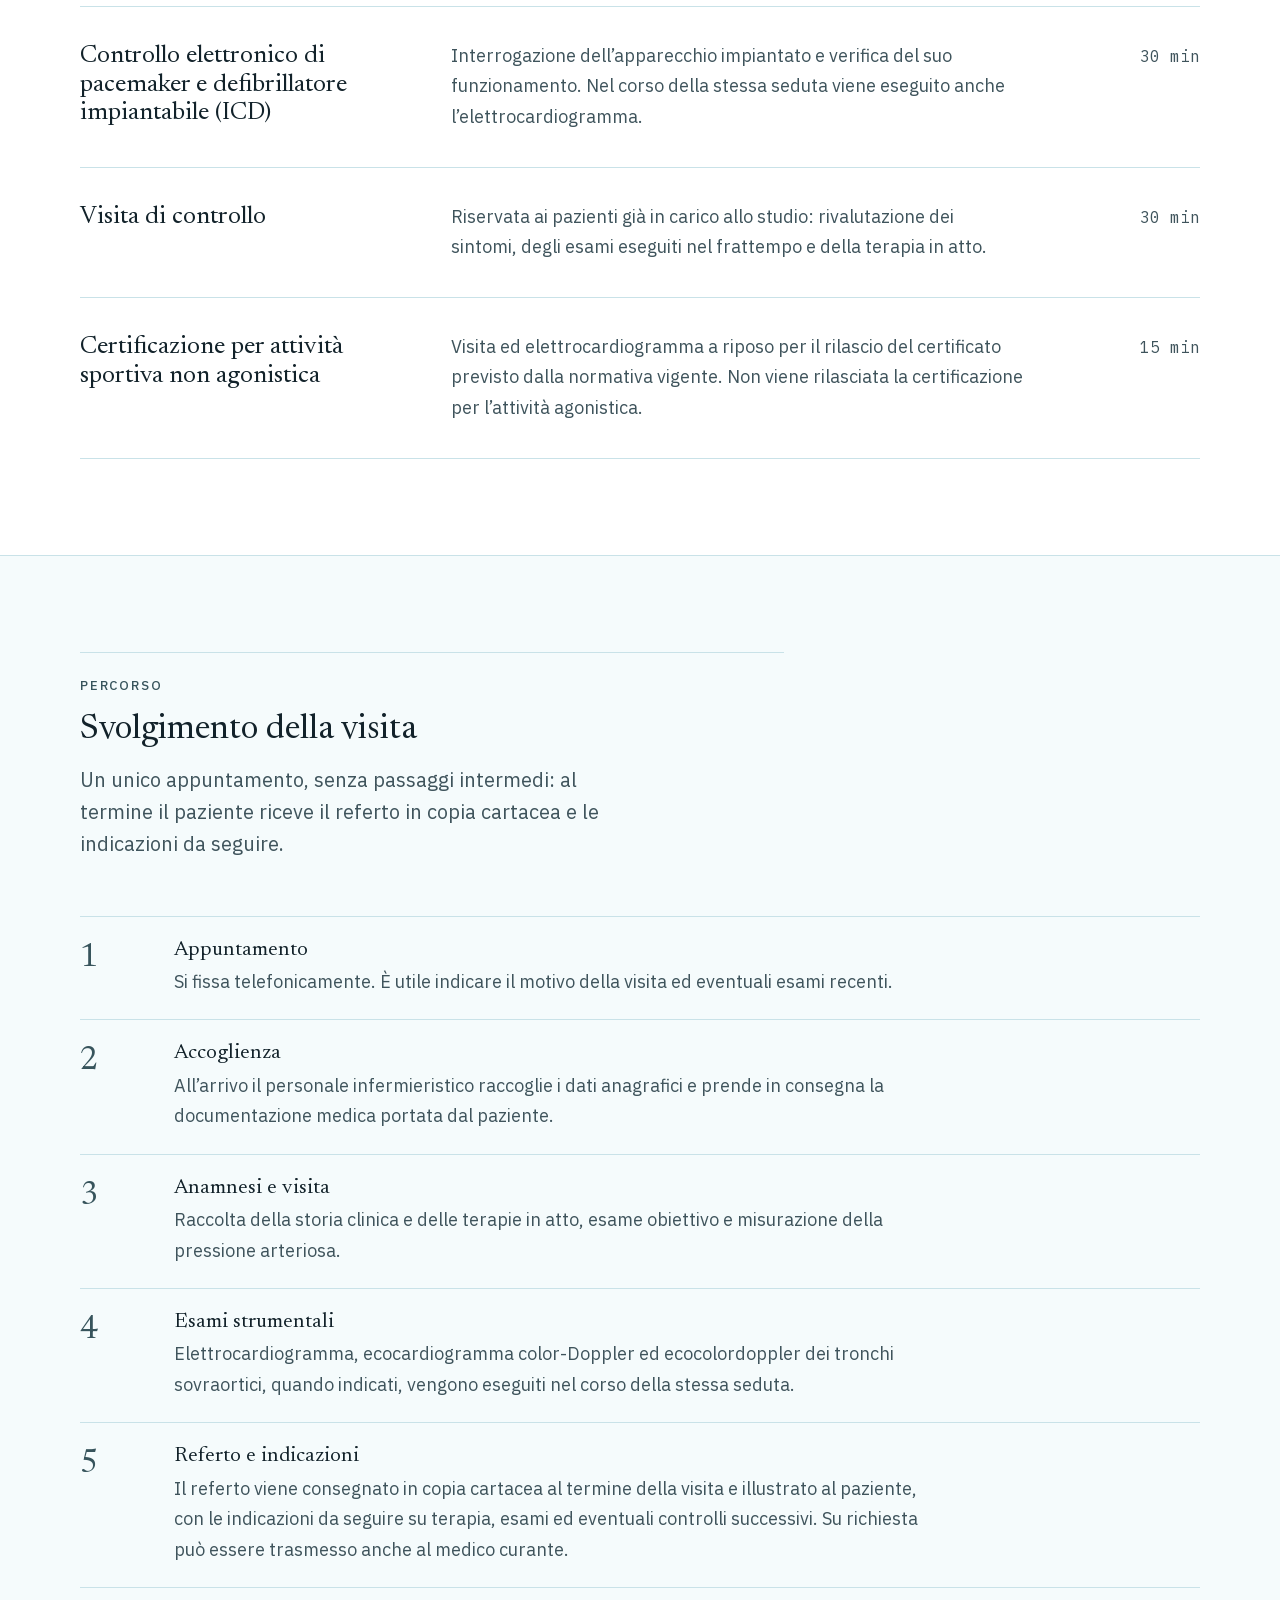
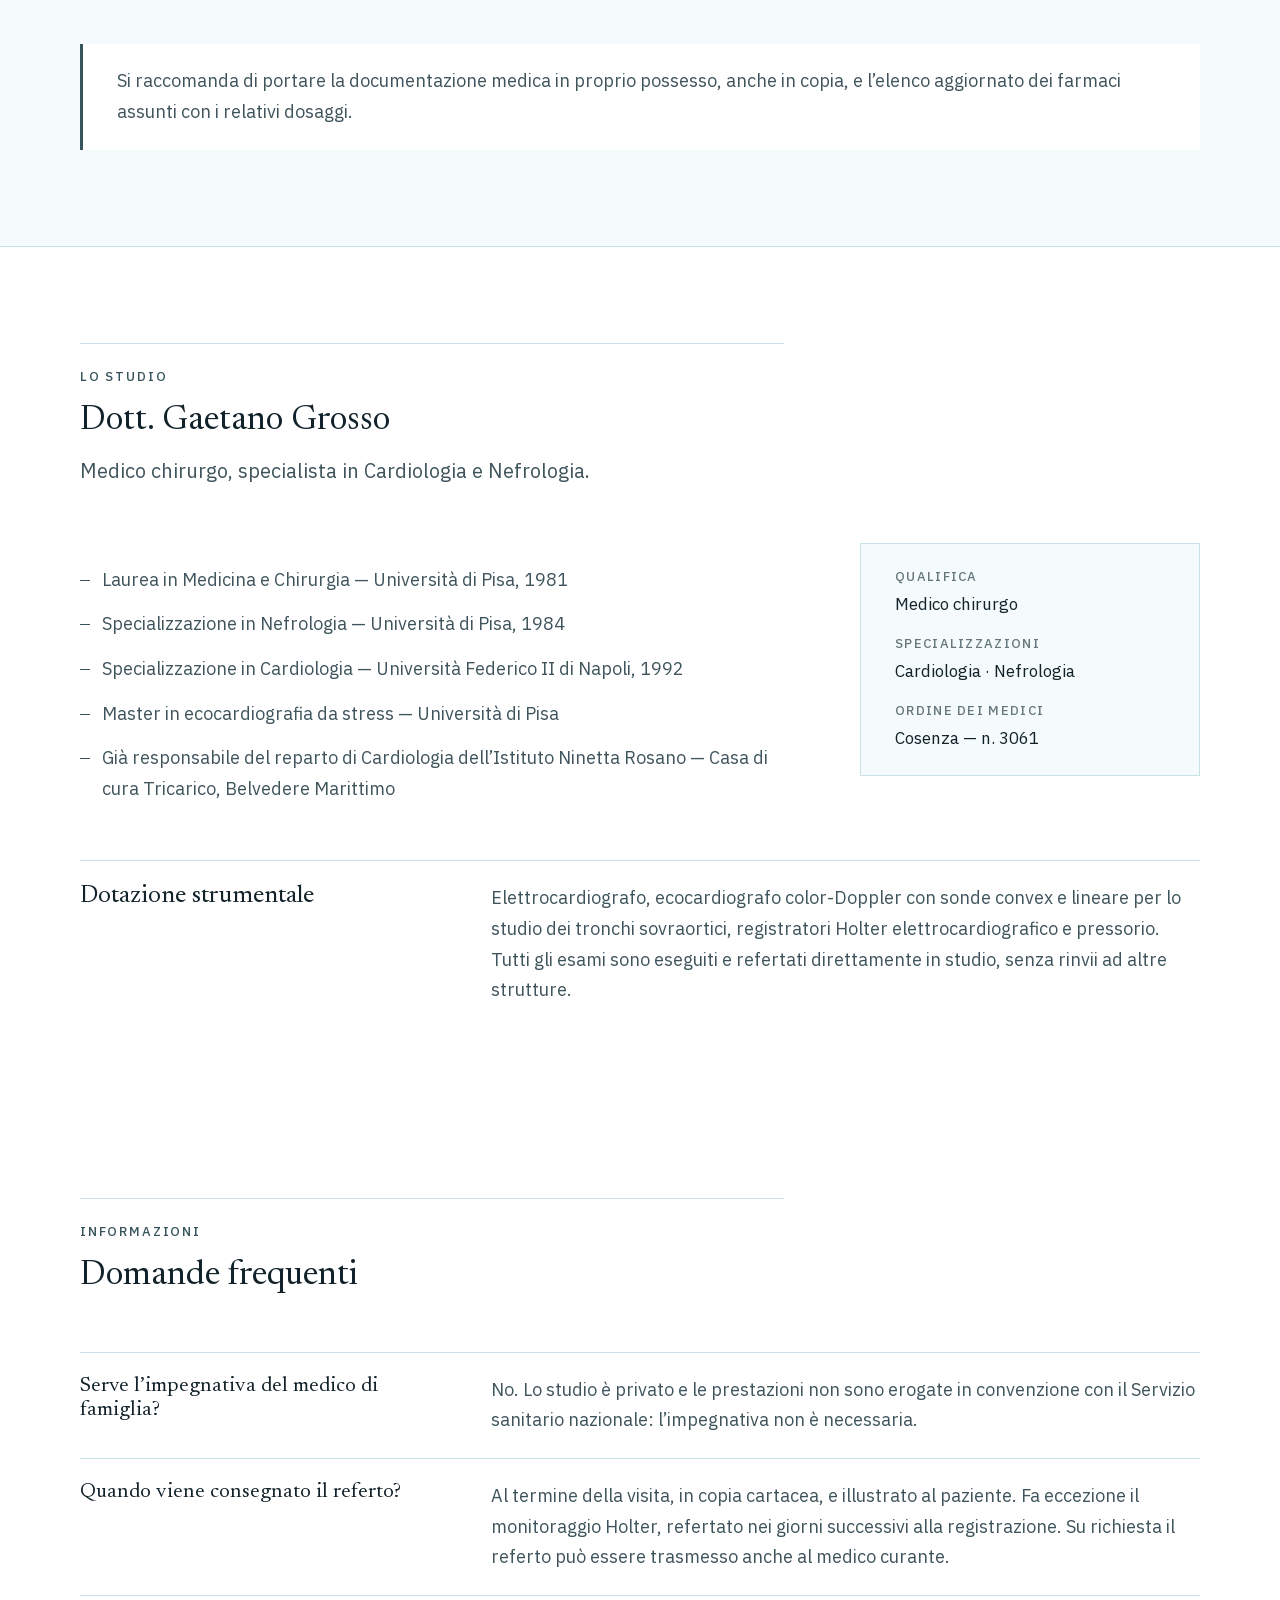
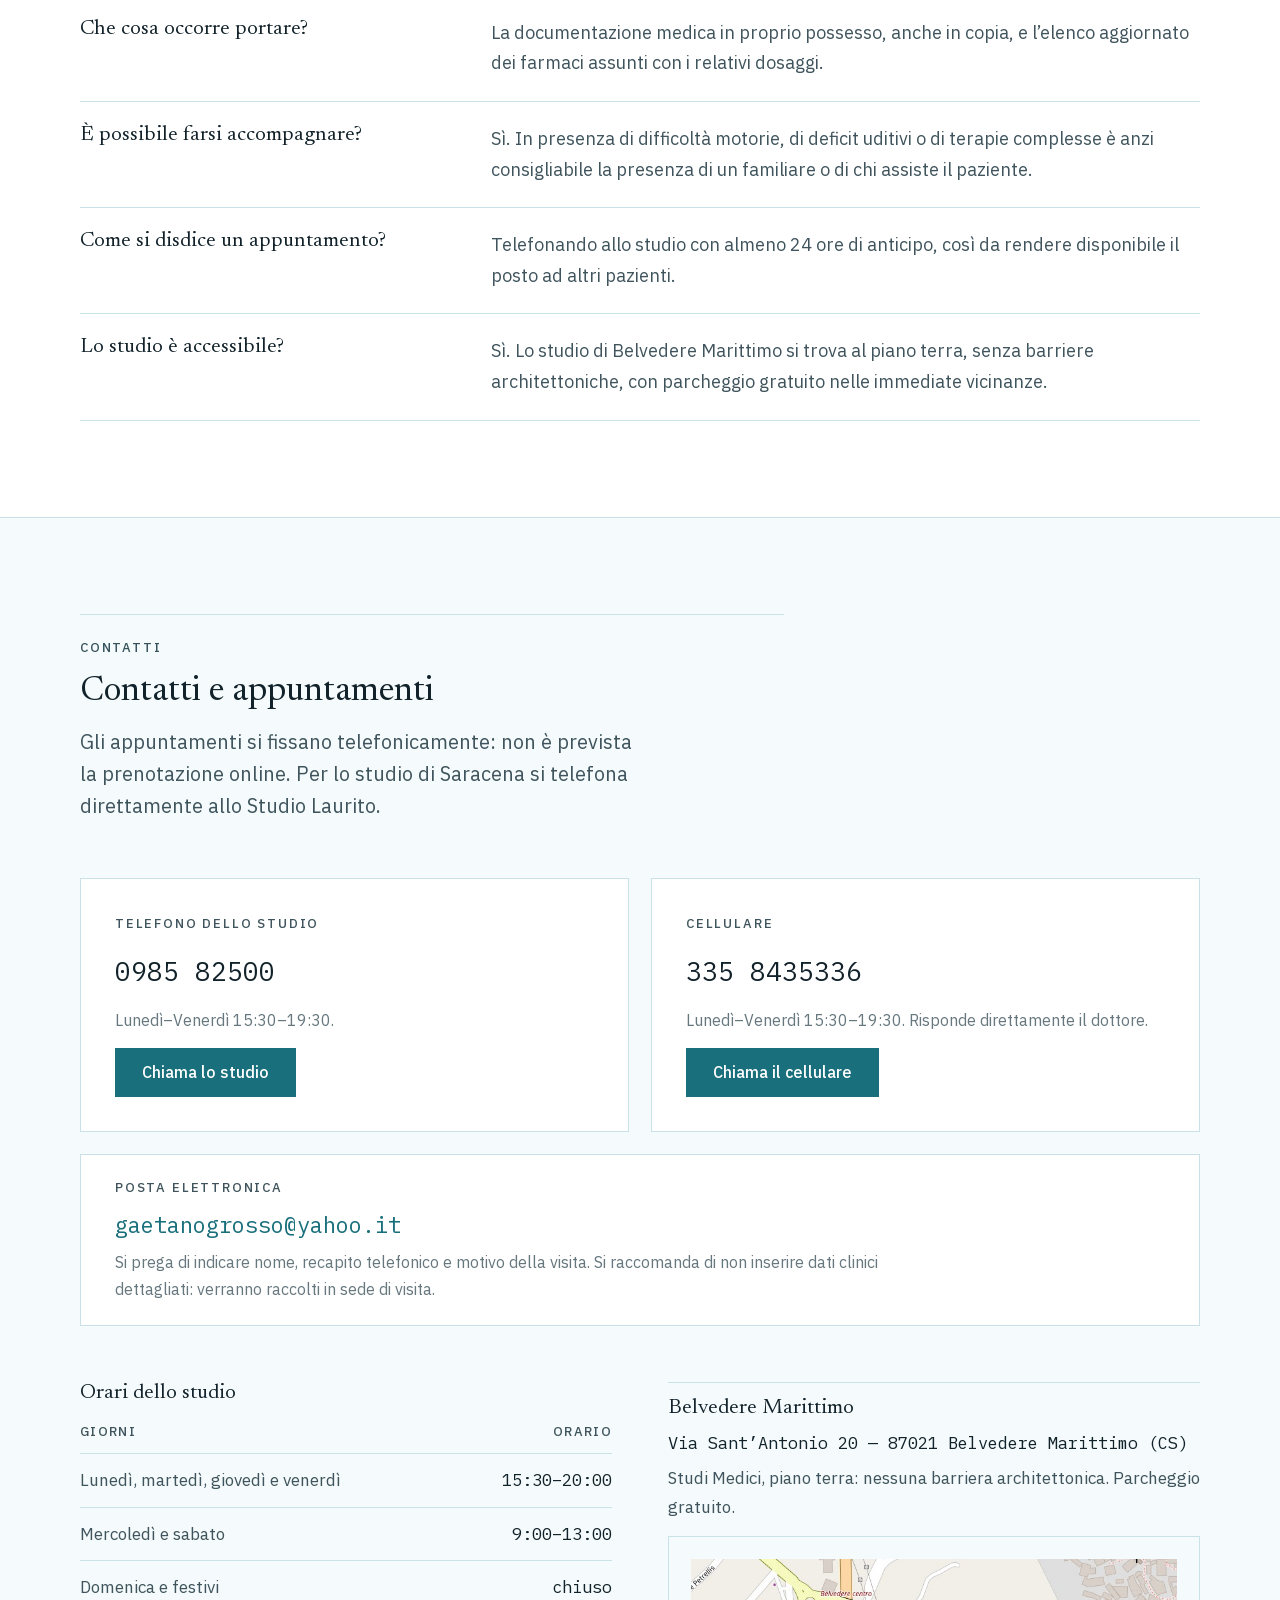
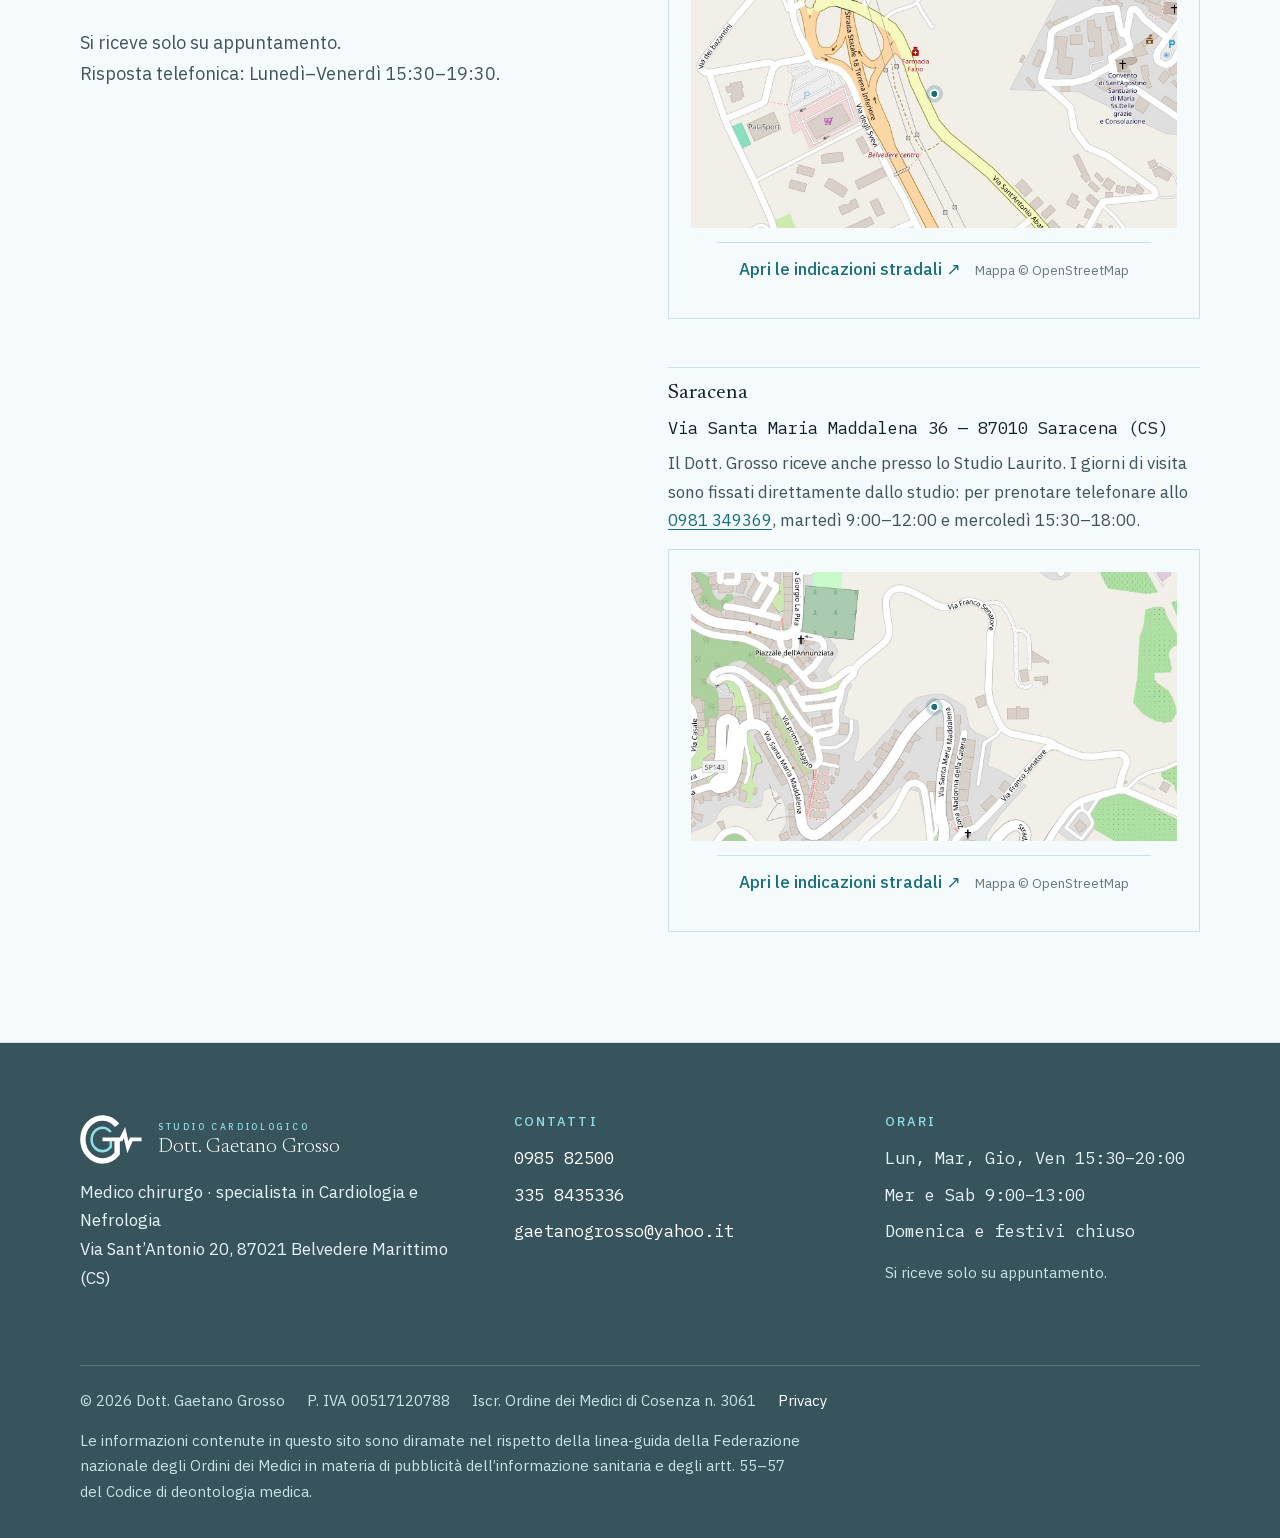
==== commit ae0e1d81: "Nuova prestazione: controllo di pacemaker e ICD Trenta minuti, comprensivi dell'elettrocardiogramma " ====
--- a/index.html
+++ b/index.html
@@ -16,15 +16,32 @@
 <title>Dott. Gaetano Grosso — Cardiologo a Belvedere Marittimo (CS)</title>
 <meta name="description" content="Studio privato del Dott. Gaetano Grosso, medico chirurgo specialista in Cardiologia e Nefrologia. Visita cardiologica con elettrocardiogramma, ecocardiogramma color-Doppler ed ecocolordoppler dei tronchi sovraortici nello stesso appuntamento. Belvedere Marittimo (CS) e Saracena (CS). Appuntamenti per telefono.">
 <meta name="theme-color" content="#37545C">
-
-<!-- Open Graph -->
+<meta name="author" content="Dott. Gaetano Grosso">
+<!-- max-image-preview:large abilita l'anteprima grande nei risultati di ricerca -->
+<meta name="robots" content="index, follow, max-image-preview:large, max-snippet:-1">
+<link rel="canonical" href="https://www.dottorgaetanogrosso.it/">
+
+<!-- Riferimenti geografici della sede principale -->
+<meta name="geo.region" content="IT-CS">
+<meta name="geo.placename" content="Belvedere Marittimo">
+<meta name="geo.position" content="39.617406;15.858948">
+<meta name="ICBM" content="39.617406, 15.858948">
+
+<!-- Open Graph: anteprima quando il collegamento viene condiviso -->
+<meta property="og:site_name" content="Dott. Gaetano Grosso — Studio cardiologico">
 <meta property="og:title" content="Dott. Gaetano Grosso — Cardiologo a Belvedere Marittimo (CS)">
 <meta property="og:description" content="Visita cardiologica con elettrocardiogramma, ecocardiogramma color-Doppler ed ecocolordoppler dei tronchi sovraortici nello stesso appuntamento. Referto cartaceo consegnato al termine della visita.">
 <meta property="og:url" content="https://www.dottorgaetanogrosso.it/">
-<link rel="canonical" href="https://www.dottorgaetanogrosso.it/">
 <meta property="og:type" content="website">
 <meta property="og:locale" content="it_IT">
-<meta property="og:image" content="assets/logo/lockup-orizzontale.png?v=1">
+<meta property="og:image" content="https://www.dottorgaetanogrosso.it/assets/logo/lockup-orizzontale.png">
+<meta property="og:image:width" content="2404">
+<meta property="og:image:height" content="780">
+<meta property="og:image:alt" content="Dott. Gaetano Grosso — Studio cardiologico">
+<meta name="twitter:card" content="summary_large_image">
+<meta name="twitter:title" content="Dott. Gaetano Grosso — Cardiologo a Belvedere Marittimo (CS)">
+<meta name="twitter:description" content="Visita cardiologica ed esami strumentali nello stesso appuntamento, a Belvedere Marittimo e Saracena (CS).">
+<meta name="twitter:image" content="https://www.dottorgaetanogrosso.it/assets/logo/lockup-orizzontale.png">
 
 <link rel="icon" type="image/svg+xml" href="assets/logo/favicon.svg?v=2">
 <link rel="icon" type="image/png" sizes="32x32" href="assets/logo/favicon-32.png?v=2">
@@ -484,6 +501,13 @@
           <span class="svc-dur">15 min</span>
         </article>
         <article class="svc-row">
+          <h3>Controllo elettronico di pacemaker e defibrillatore impiantabile (ICD)</h3>
+          <div>
+            <p>Interrogazione dell&rsquo;apparecchio impiantato e verifica del suo funzionamento. Nel corso della stessa seduta viene eseguito anche l&rsquo;elettrocardiogramma.</p>
+          </div>
+          <span class="svc-dur">30 min</span>
+        </article>
+        <article class="svc-row">
           <h3>Visita di controllo</h3>
           <div>
             <p>Riservata ai pazienti già in carico allo studio: rivalutazione dei sintomi, degli esami eseguiti nel frattempo e della terapia in atto.</p>
@@ -758,37 +782,187 @@
   </div>
 </footer>
 
-<!-- Dati strutturati della sede principale. La seconda sede (Studio Laurito, Saracena) resta
-     solo nel testo: non è una filiale né una sotto-organizzazione dello studio, e modellarla
-     come tale in schema.org sarebbe una dichiarazione falsa. -->
 <script type="application/ld+json">
 {
   "@context": "https://schema.org",
-  "@type": "Physician",
-  "name": "Dott. Gaetano Grosso — Studio cardiologico",
-  "medicalSpecialty": "Cardiovascular",
-  "url": "https://www.dottorgaetanogrosso.it/",
-  "telephone": "+39 0985 82500",
-  "email": "gaetanogrosso@yahoo.it",
-  "address": {
-    "@type": "PostalAddress",
-    "streetAddress": "Via Sant'Antonio 20",
-    "postalCode": "87021",
-    "addressLocality": "Belvedere Marittimo",
-    "addressRegion": "CS",
-    "addressCountry": "IT"
-  },
-  "areaServed": ["Belvedere Marittimo", "Saracena"],
-  "openingHoursSpecification": [
-    { "@type": "OpeningHoursSpecification", "dayOfWeek": ["Monday","Tuesday","Thursday","Friday"], "opens": "15:30", "closes": "20:00" },
-    { "@type": "OpeningHoursSpecification", "dayOfWeek": ["Wednesday","Saturday"], "opens": "09:00", "closes": "13:00" }
-  ],
-  "availableService": [
-    { "@type": "MedicalTest", "name": "Visita cardiologica con elettrocardiogramma" },
-    { "@type": "MedicalTest", "name": "Ecocardiogramma color-Doppler" },
-    { "@type": "MedicalTest", "name": "Ecocolordoppler dei tronchi sovraortici" },
-    { "@type": "MedicalTest", "name": "Monitoraggio Holter elettrocardiografico e pressorio" },
-    { "@type": "MedicalTest", "name": "Certificazione per attività sportiva non agonistica" }
+  "@graph": [
+    {
+      "@type": "WebSite",
+      "@id": "https://www.dottorgaetanogrosso.it/#sito",
+      "url": "https://www.dottorgaetanogrosso.it/",
+      "name": "Dott. Gaetano Grosso — Studio cardiologico",
+      "inLanguage": "it-IT",
+      "publisher": {
+        "@id": "https://www.dottorgaetanogrosso.it/#studio"
+      }
+    },
+    {
+      "@type": [
+        "Physician",
+        "MedicalBusiness"
+      ],
+      "@id": "https://www.dottorgaetanogrosso.it/#studio",
+      "name": "Dott. Gaetano Grosso — Studio cardiologico",
+      "url": "https://www.dottorgaetanogrosso.it/",
+      "logo": "https://www.dottorgaetanogrosso.it/assets/logo/lockup-orizzontale.png",
+      "image": "https://www.dottorgaetanogrosso.it/assets/logo/lockup-orizzontale.png",
+      "description": "Studio privato di cardiologia del Dott. Gaetano Grosso, medico chirurgo specialista in Cardiologia e Nefrologia. Visita ed esami strumentali nello stesso appuntamento.",
+      "medicalSpecialty": "Cardiovascular",
+      "priceRange": "€€",
+      "currenciesAccepted": "EUR",
+      "telephone": "+39 0985 82500",
+      "email": "gaetanogrosso@yahoo.it",
+      "address": {
+        "@type": "PostalAddress",
+        "streetAddress": "Via Sant'Antonio 20",
+        "postalCode": "87021",
+        "addressLocality": "Belvedere Marittimo",
+        "addressRegion": "CS",
+        "addressCountry": "IT"
+      },
+      "geo": {
+        "@type": "GeoCoordinates",
+        "latitude": 39.617406,
+        "longitude": 15.858948
+      },
+      "hasMap": "https://www.google.com/maps/search/?api=1&query=39.617406%2C15.858948",
+      "areaServed": [
+        {
+          "@type": "City",
+          "name": "Belvedere Marittimo"
+        },
+        {
+          "@type": "City",
+          "name": "Saracena"
+        },
+        {
+          "@type": "AdministrativeArea",
+          "name": "Provincia di Cosenza"
+        }
+      ],
+      "founder": {
+        "@type": "Person",
+        "name": "Gaetano Grosso",
+        "honorificPrefix": "Dott.",
+        "jobTitle": "Medico chirurgo, specialista in Cardiologia e Nefrologia",
+        "alumniOf": [
+          {
+            "@type": "CollegeOrUniversity",
+            "name": "Università di Pisa"
+          },
+          {
+            "@type": "CollegeOrUniversity",
+            "name": "Università Federico II di Napoli"
+          }
+        ]
+      },
+      "openingHoursSpecification": [
+        {
+          "@type": "OpeningHoursSpecification",
+          "dayOfWeek": [
+            "Monday",
+            "Tuesday",
+            "Thursday",
+            "Friday"
+          ],
+          "opens": "15:30",
+          "closes": "20:00"
+        },
+        {
+          "@type": "OpeningHoursSpecification",
+          "dayOfWeek": [
+            "Wednesday",
+            "Saturday"
+          ],
+          "opens": "09:00",
+          "closes": "13:00"
+        }
+      ],
+      "availableService": [
+        {
+          "@type": "MedicalProcedure",
+          "name": "Visita cardiologica con elettrocardiogramma"
+        },
+        {
+          "@type": "MedicalTest",
+          "name": "Ecocardiogramma color-Doppler"
+        },
+        {
+          "@type": "MedicalTest",
+          "name": "Ecocolordoppler dei tronchi sovraortici"
+        },
+        {
+          "@type": "MedicalTest",
+          "name": "Monitoraggio Holter elettrocardiografico e pressorio"
+        },
+        {
+          "@type": "MedicalProcedure",
+          "name": "Controllo elettronico di pacemaker e defibrillatore impiantabile (ICD)"
+        },
+        {
+          "@type": "MedicalProcedure",
+          "name": "Visita cardiologica di controllo"
+        },
+        {
+          "@type": "MedicalProcedure",
+          "name": "Certificazione per attività sportiva non agonistica"
+        }
+      ]
+    },
+    {
+      "@type": "FAQPage",
+      "@id": "https://www.dottorgaetanogrosso.it/#domande",
+      "mainEntity": [
+        {
+          "@type": "Question",
+          "name": "Serve l’impegnativa del medico di famiglia?",
+          "acceptedAnswer": {
+            "@type": "Answer",
+            "text": "No. Lo studio è privato e le prestazioni non sono erogate in convenzione con il Servizio sanitario nazionale: l’impegnativa non è necessaria."
+          }
+        },
+        {
+          "@type": "Question",
+          "name": "Quando viene consegnato il referto?",
+          "acceptedAnswer": {
+            "@type": "Answer",
+            "text": "Al termine della visita, in copia cartacea, e illustrato al paziente. Fa eccezione il monitoraggio Holter, refertato nei giorni successivi alla registrazione. Su richiesta il referto può essere trasmesso anche al medico curante."
+          }
+        },
+        {
+          "@type": "Question",
+          "name": "Che cosa occorre portare?",
+          "acceptedAnswer": {
+            "@type": "Answer",
+            "text": "La documentazione medica in proprio possesso, anche in copia, e l’elenco aggiornato dei farmaci assunti con i relativi dosaggi."
+          }
+        },
+        {
+          "@type": "Question",
+          "name": "È possibile farsi accompagnare?",
+          "acceptedAnswer": {
+            "@type": "Answer",
+            "text": "Sì. In presenza di difficoltà motorie, di deficit uditivi o di terapie complesse è anzi consigliabile la presenza di un familiare o di chi assiste il paziente."
+          }
+        },
+        {
+          "@type": "Question",
+          "name": "Come si disdice un appuntamento?",
+          "acceptedAnswer": {
+            "@type": "Answer",
+            "text": "Telefonando allo studio con almeno 24 ore di anticipo, così da rendere disponibile il posto ad altri pazienti."
+          }
+        },
+        {
+          "@type": "Question",
+          "name": "Lo studio è accessibile?",
+          "acceptedAnswer": {
+            "@type": "Answer",
+            "text": "Sì. Lo studio di Belvedere Marittimo si trova al piano terra, senza barriere architettoniche, con parcheggio gratuito nelle immediate vicinanze."
+          }
+        }
+      ]
+    }
   ]
 }
 </script>
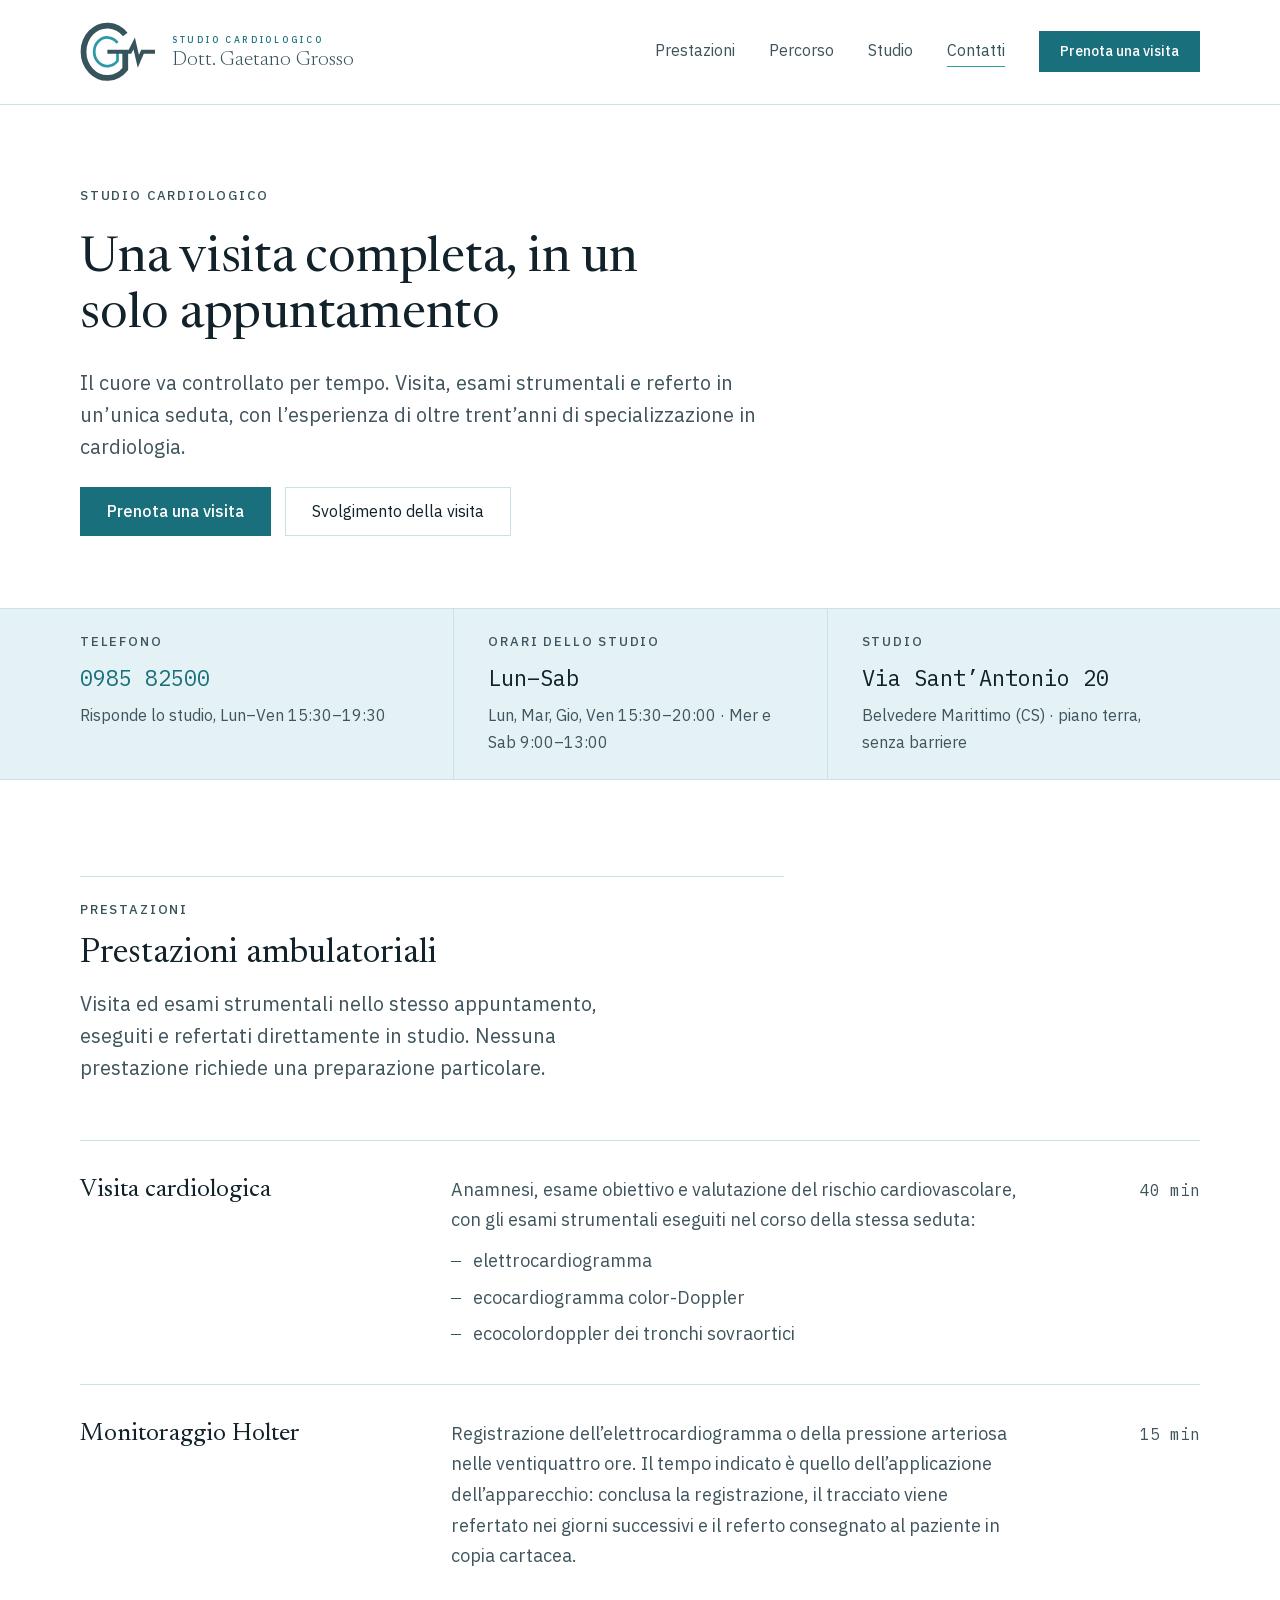
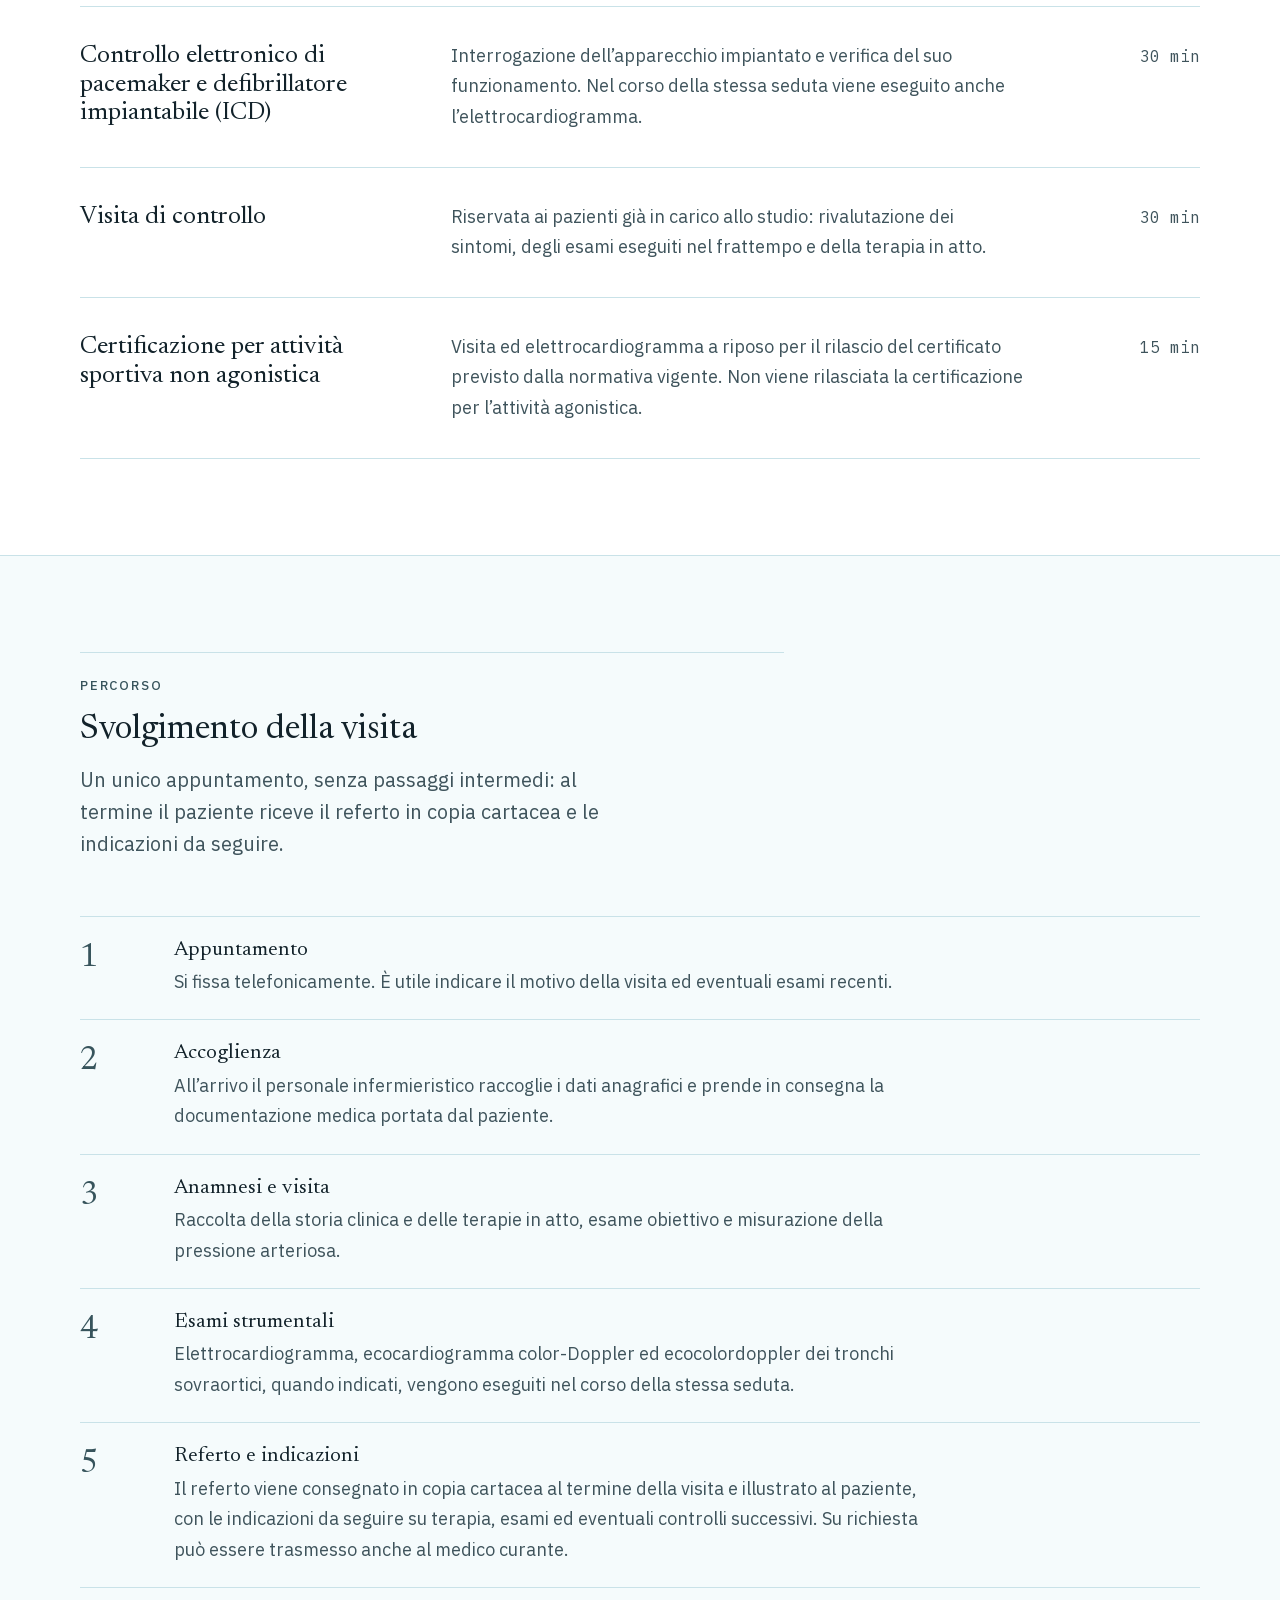
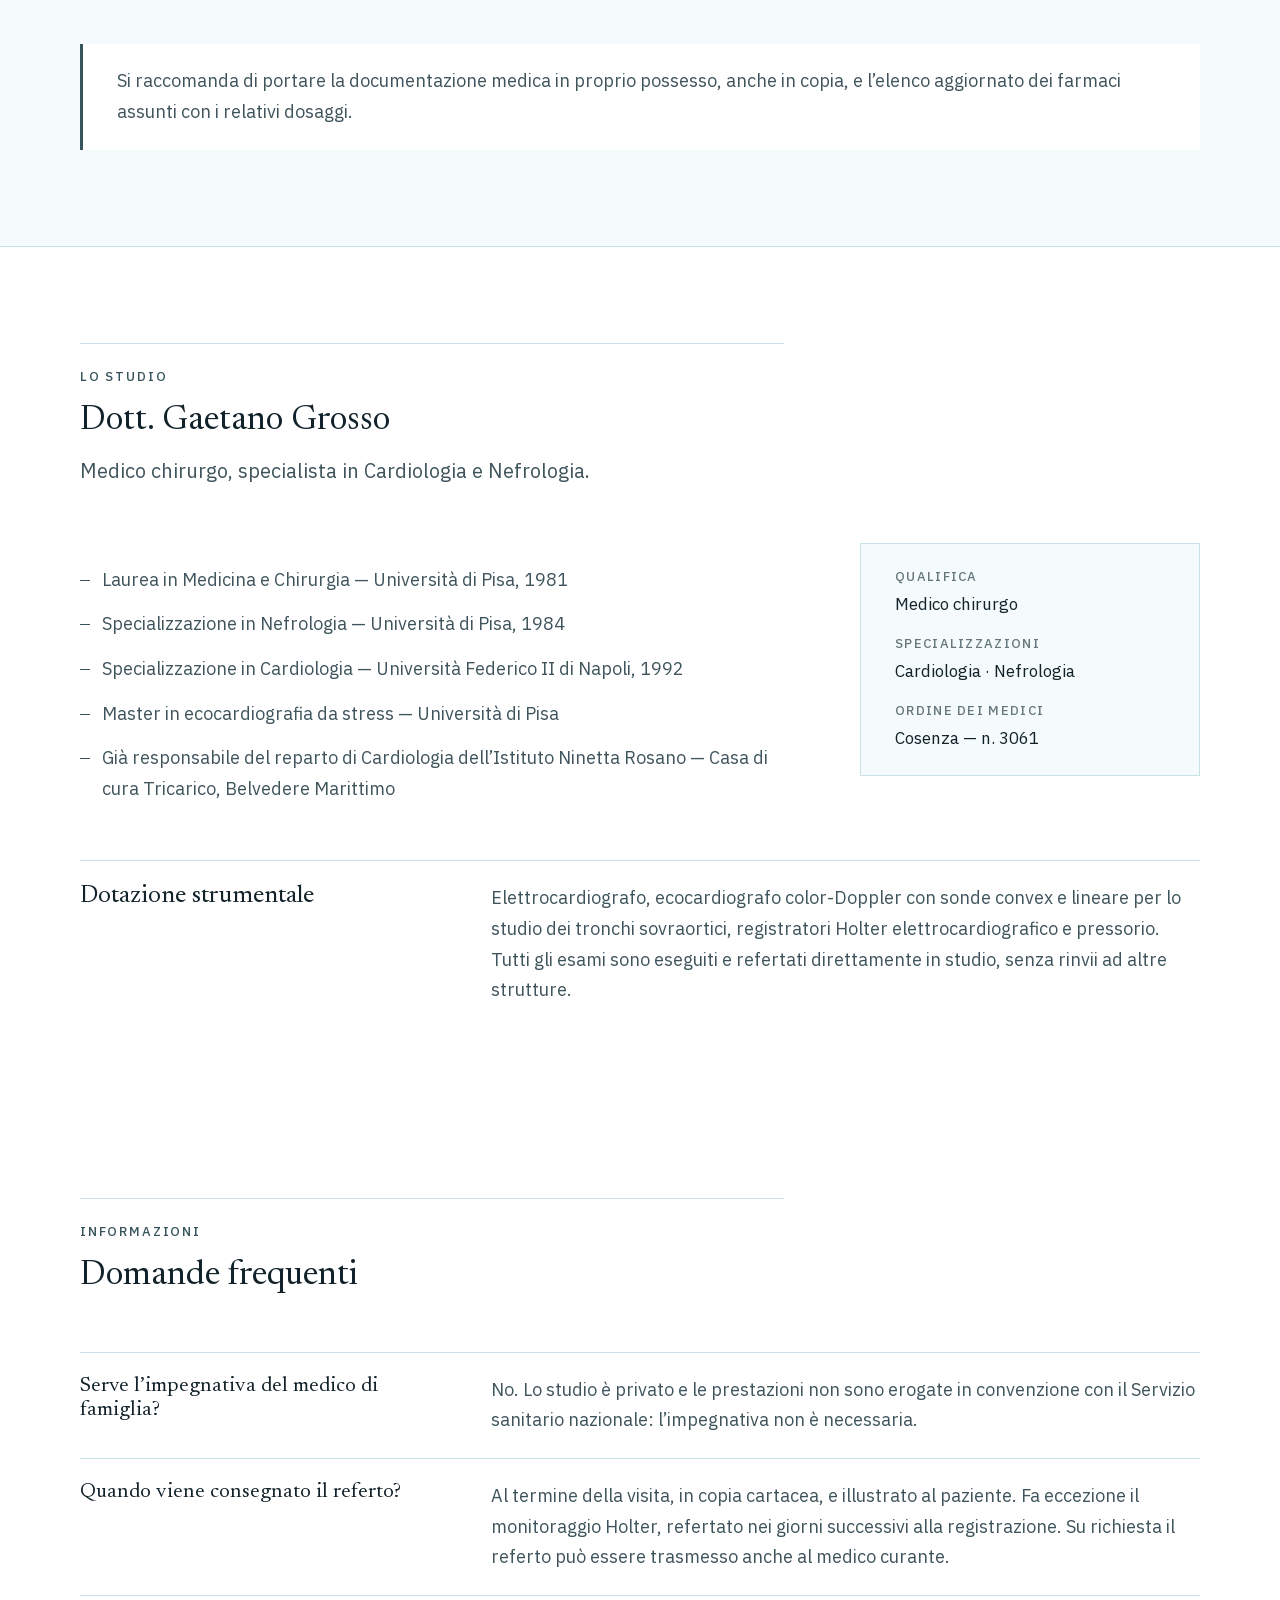
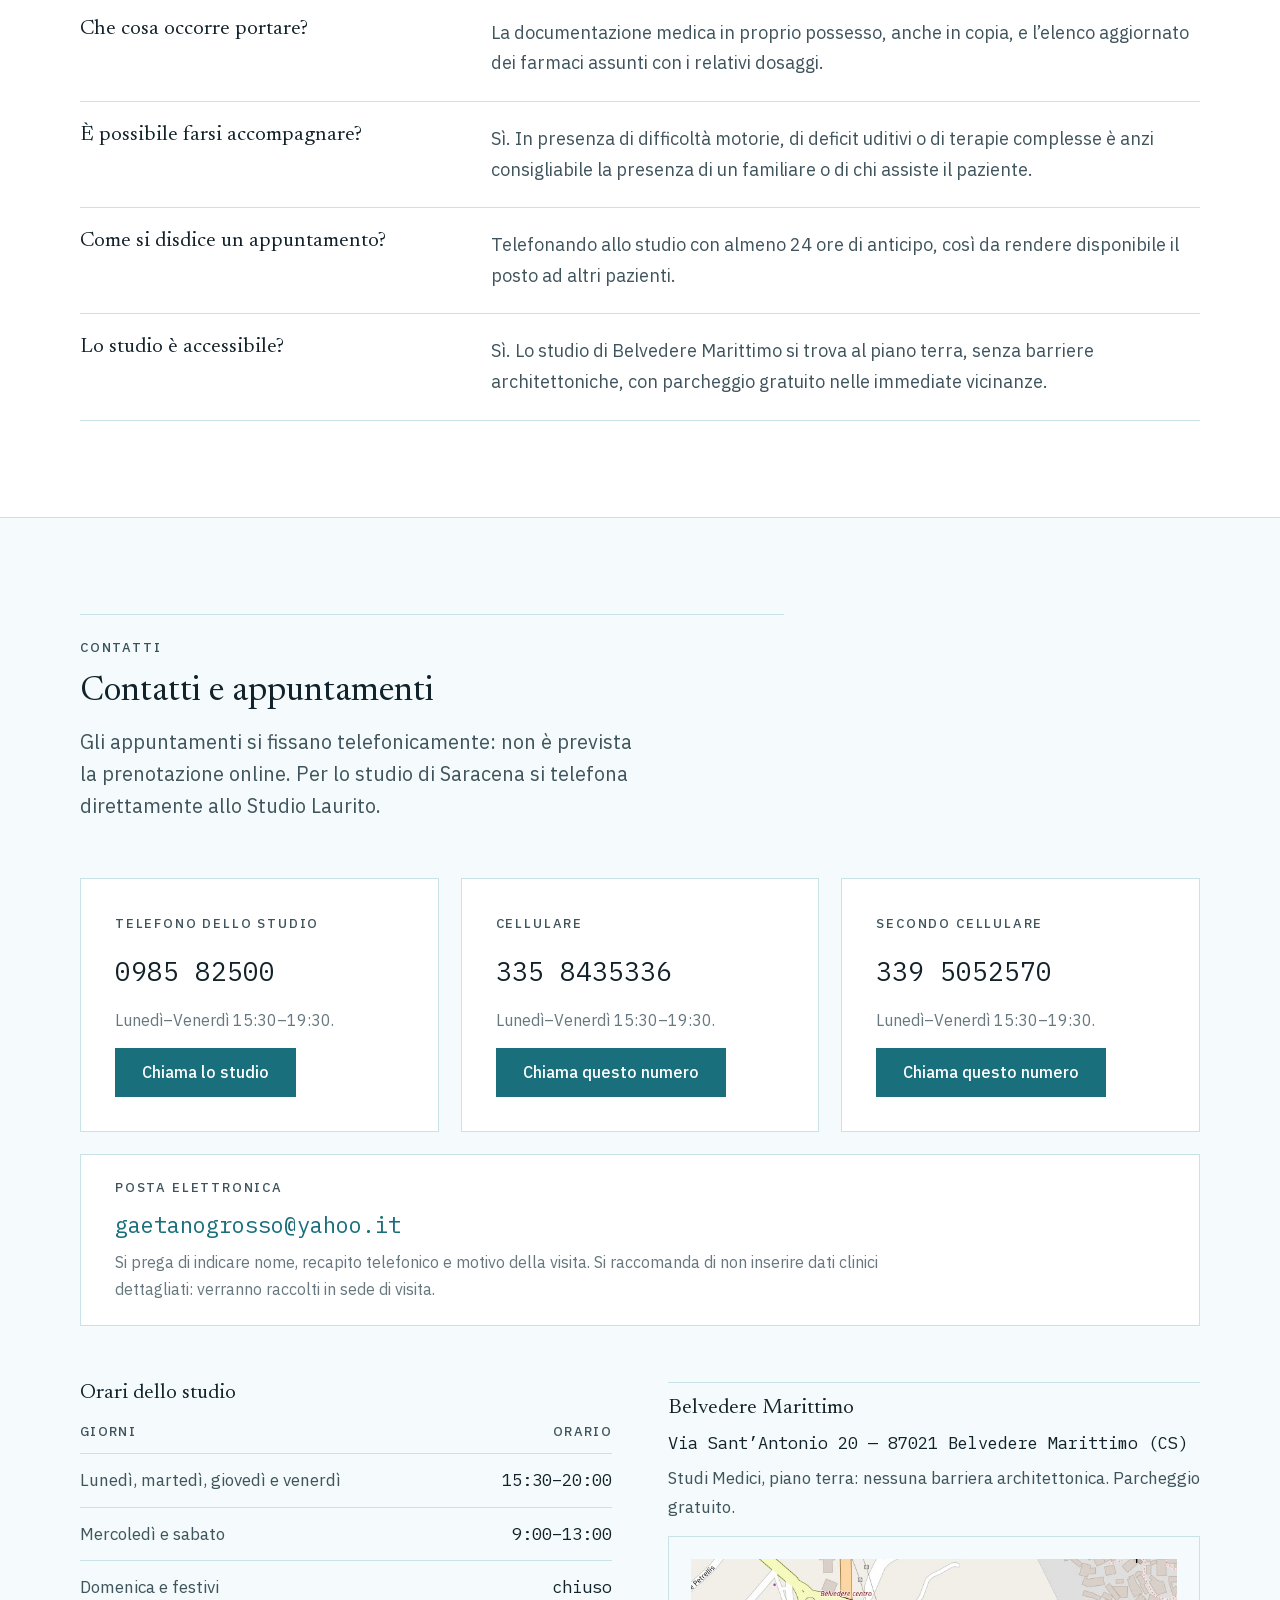
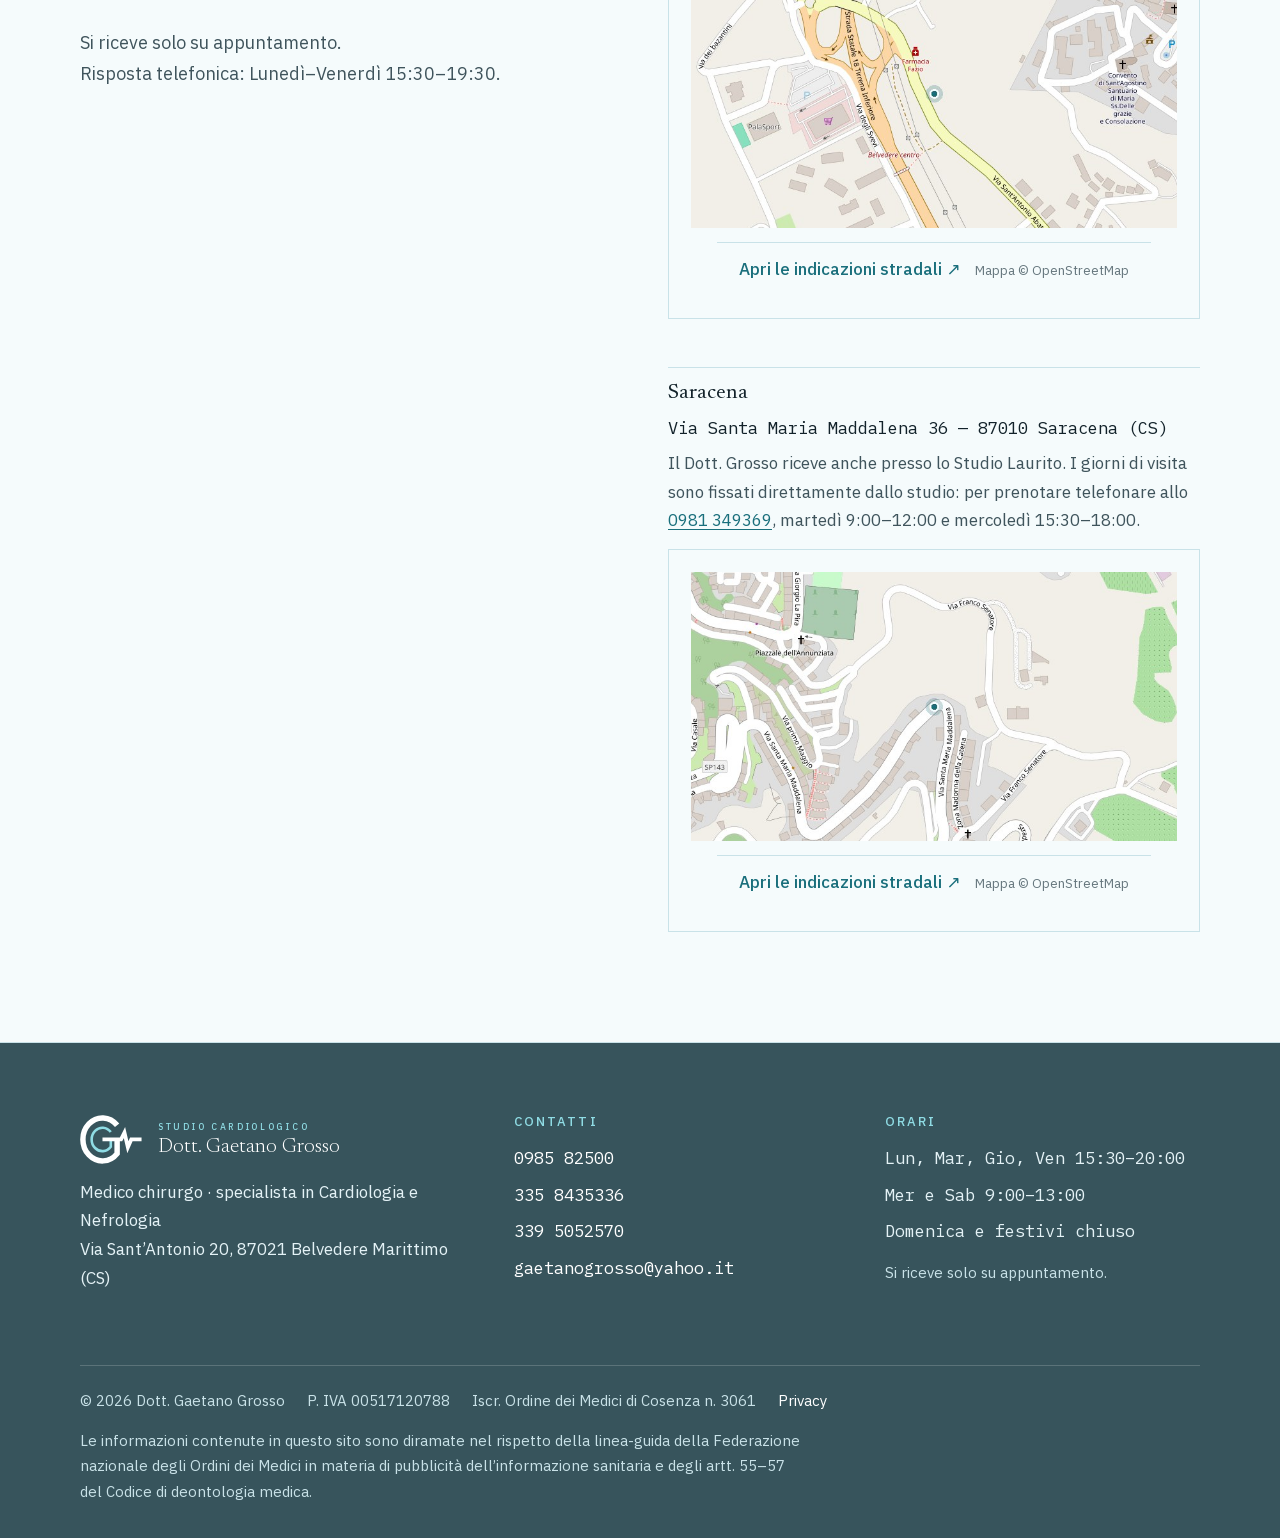
==== commit a045e5a1: "Secondo cellulare 339 5052570 Aggiunto nella scelta rapida in testata, come terzo pannello nei conta" ====
--- a/index.html
+++ b/index.html
@@ -258,7 +258,7 @@
   .faq-item p{color:var(--text-secondary);max-width:70ch}
 
   /* ——— CONTATTI: due pannelli d'azione, orari in tabella, indirizzo e mappa ——— */
-  .contact-panels{display:grid;grid-template-columns:1fr 1fr;gap:var(--space-4)}
+  .contact-panels{display:grid;grid-template-columns:repeat(3,1fr);gap:var(--space-4)}
   .panel{background:var(--bg-card);border:1px solid var(--line-strong);padding:var(--space-5);
     display:flex;flex-direction:column;gap:var(--space-3);align-items:flex-start}
   .panel .v{font-family:var(--font-mono);font-size:26px;font-variant-numeric:tabular-nums;
@@ -324,6 +324,8 @@
   /* ——— RESPONSIVE — breakpoint 1200 / 900 / 600 ——— */
   @media (max-width:1199px){
     :root{--fs-hero:42px}
+    /* tre pannelli su una riga stanno stretti sotto i 1200: il terzo va a capo */
+    .contact-panels{grid-template-columns:repeat(2,1fr)}
   }
   @media (max-width:899px){
     :root{--pad-x:32px;--fs-hero:36px;--fs-h2:30px;--space-8:72px}
@@ -427,7 +429,12 @@
       <a class="phone-item" href="tel:+393358435336">
         <span class="meta meta-muted">Cellulare</span>
         <span class="v">335 8435336</span>
-        <span class="hint">Lun&ndash;Ven 15:30&ndash;19:30 &middot; risponde il dottore</span>
+        <span class="hint">Lun&ndash;Ven 15:30&ndash;19:30</span>
+      </a>
+      <a class="phone-item" href="tel:+393395052570">
+        <span class="meta meta-muted">Secondo cellulare</span>
+        <span class="v">339 5052570</span>
+        <span class="hint">Lun&ndash;Ven 15:30&ndash;19:30</span>
       </a>
     </div>
   </div>
@@ -667,8 +674,14 @@
         <div class="panel">
           <span class="meta meta-muted">Cellulare</span>
           <span class="v">335 8435336</span>
-          <p class="hint">Lunedì–Venerdì 15:30–19:30. Risponde direttamente il dottore.</p>
-          <a class="btn btn-primary" href="tel:+393358435336">Chiama il cellulare</a>
+          <p class="hint">Lunedì–Venerdì 15:30–19:30.</p>
+          <a class="btn btn-primary" href="tel:+393358435336">Chiama questo numero</a>
+        </div>
+        <div class="panel">
+          <span class="meta meta-muted">Secondo cellulare</span>
+          <span class="v">339 5052570</span>
+          <p class="hint">Lunedì–Venerdì 15:30–19:30.</p>
+          <a class="btn btn-primary" href="tel:+393395052570">Chiama questo numero</a>
         </div>
       </div>
 
@@ -754,6 +767,7 @@
         <ul class="tabular">
           <li><a href="tel:+39098582500">0985 82500</a></li>
           <li><a href="tel:+393358435336">335 8435336</a></li>
+          <li><a href="tel:+393395052570">339 5052570</a></li>
           <li><a href="mailto:gaetanogrosso@yahoo.it">gaetanogrosso@yahoo.it</a></li>
         </ul>
       </div>
@@ -812,6 +826,10 @@
       "currenciesAccepted": "EUR",
       "telephone": "+39 0985 82500",
       "email": "gaetanogrosso@yahoo.it",
+      "contactPoint": [
+        { "@type": "ContactPoint", "telephone": "+39 335 8435336", "contactType": "reservations" },
+        { "@type": "ContactPoint", "telephone": "+39 339 5052570", "contactType": "reservations" }
+      ],
       "address": {
         "@type": "PostalAddress",
         "streetAddress": "Via Sant'Antonio 20",
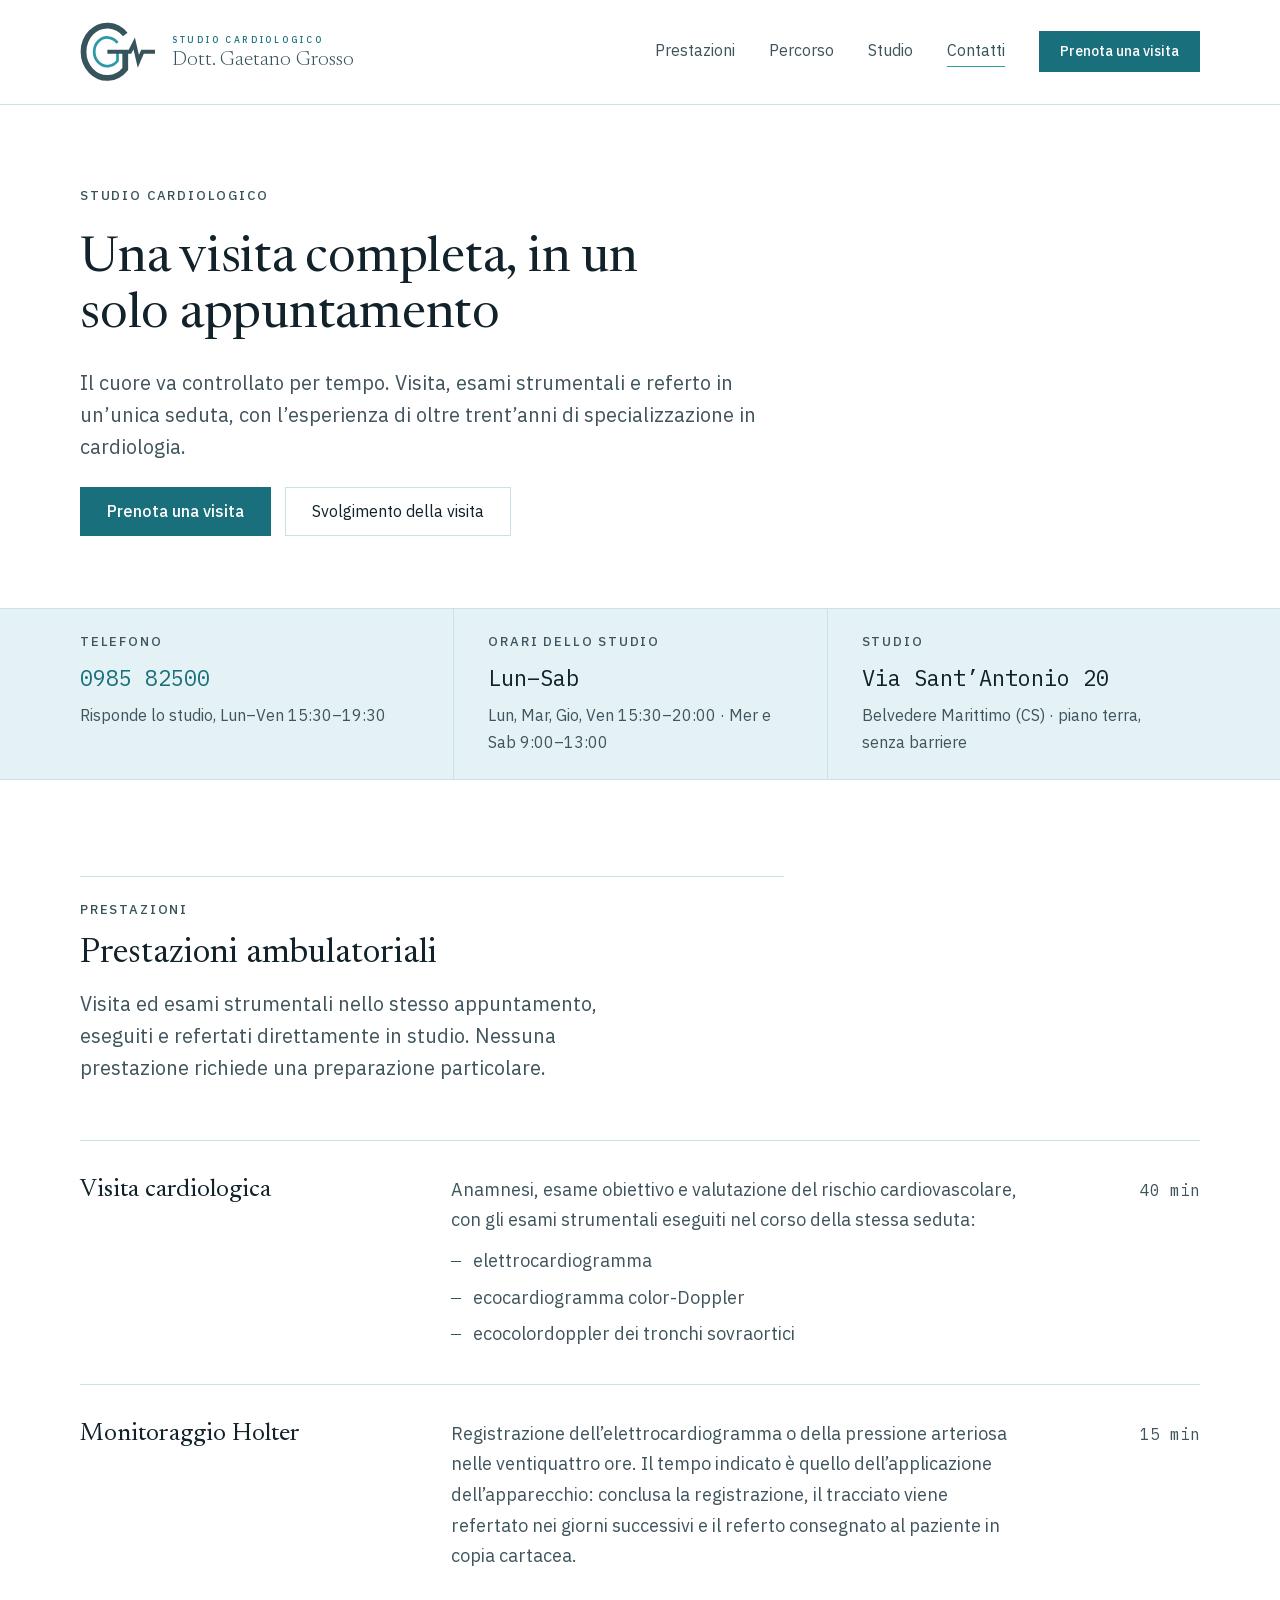
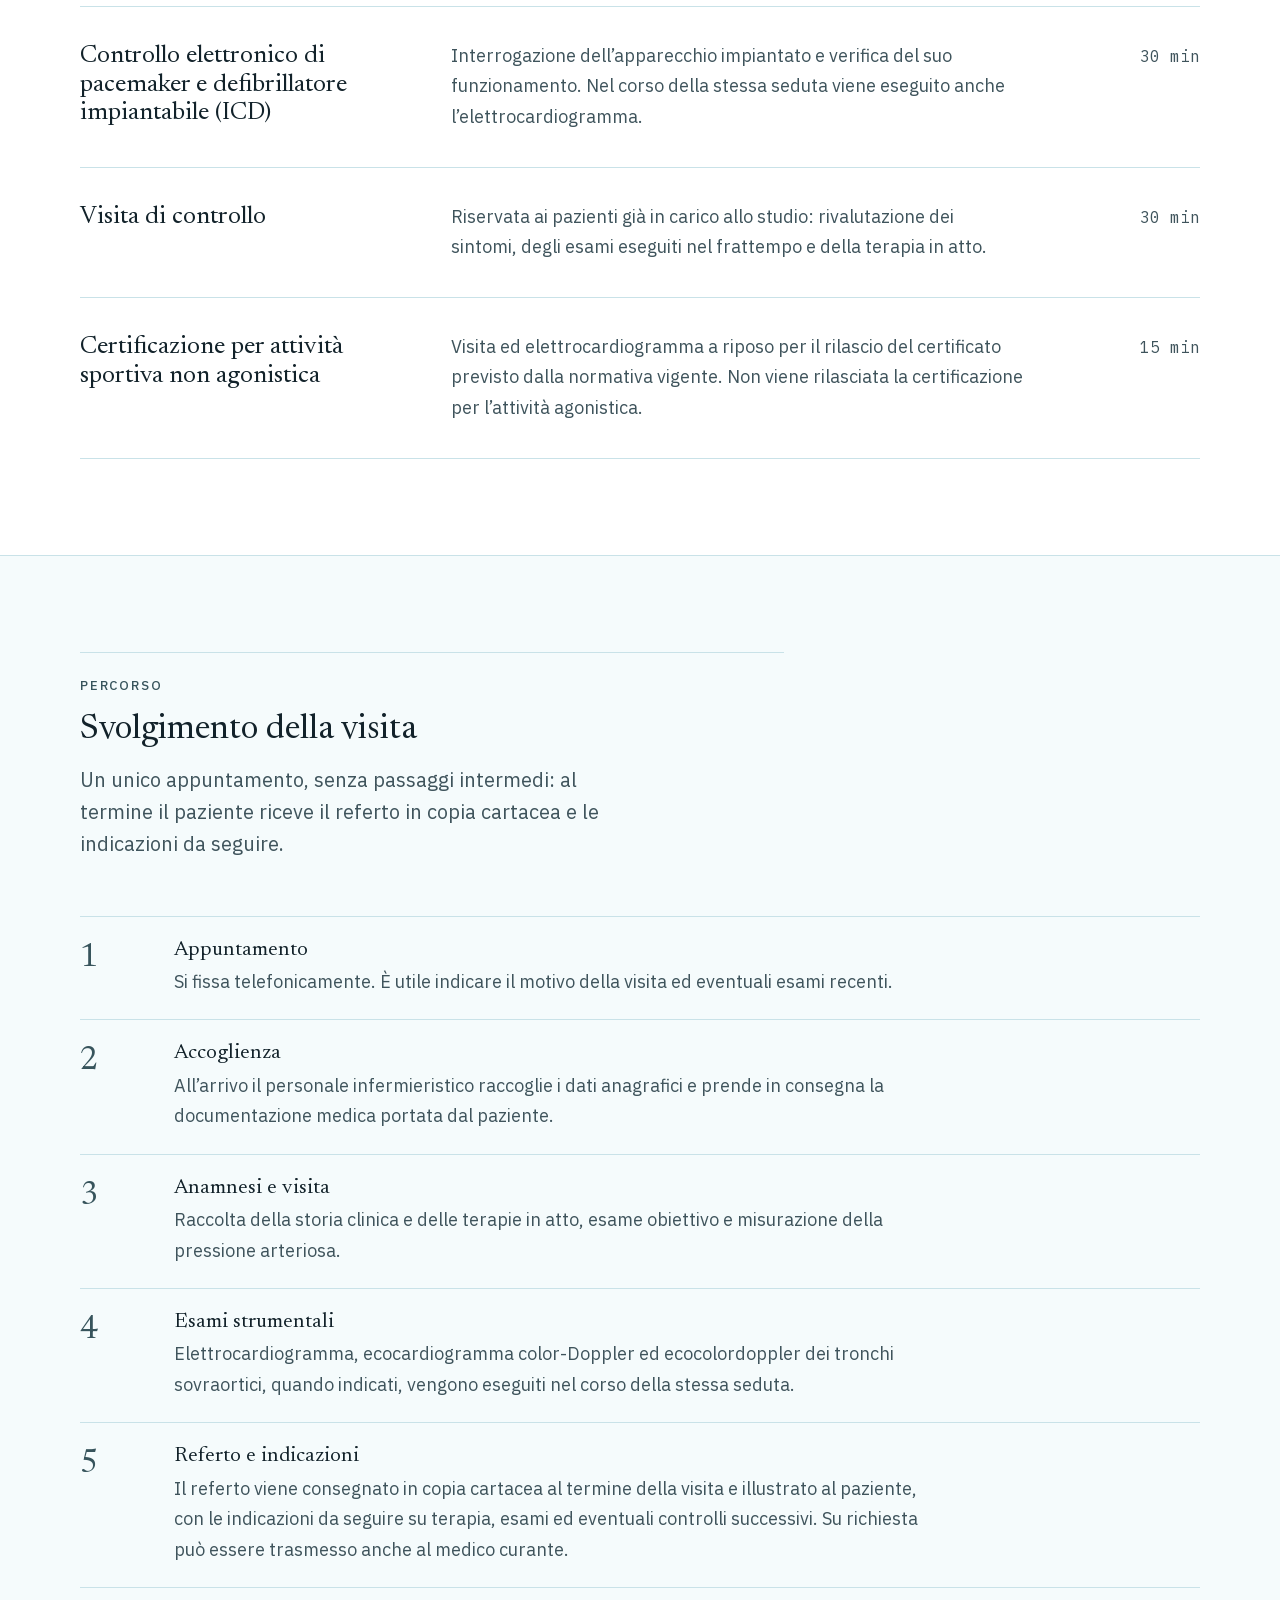
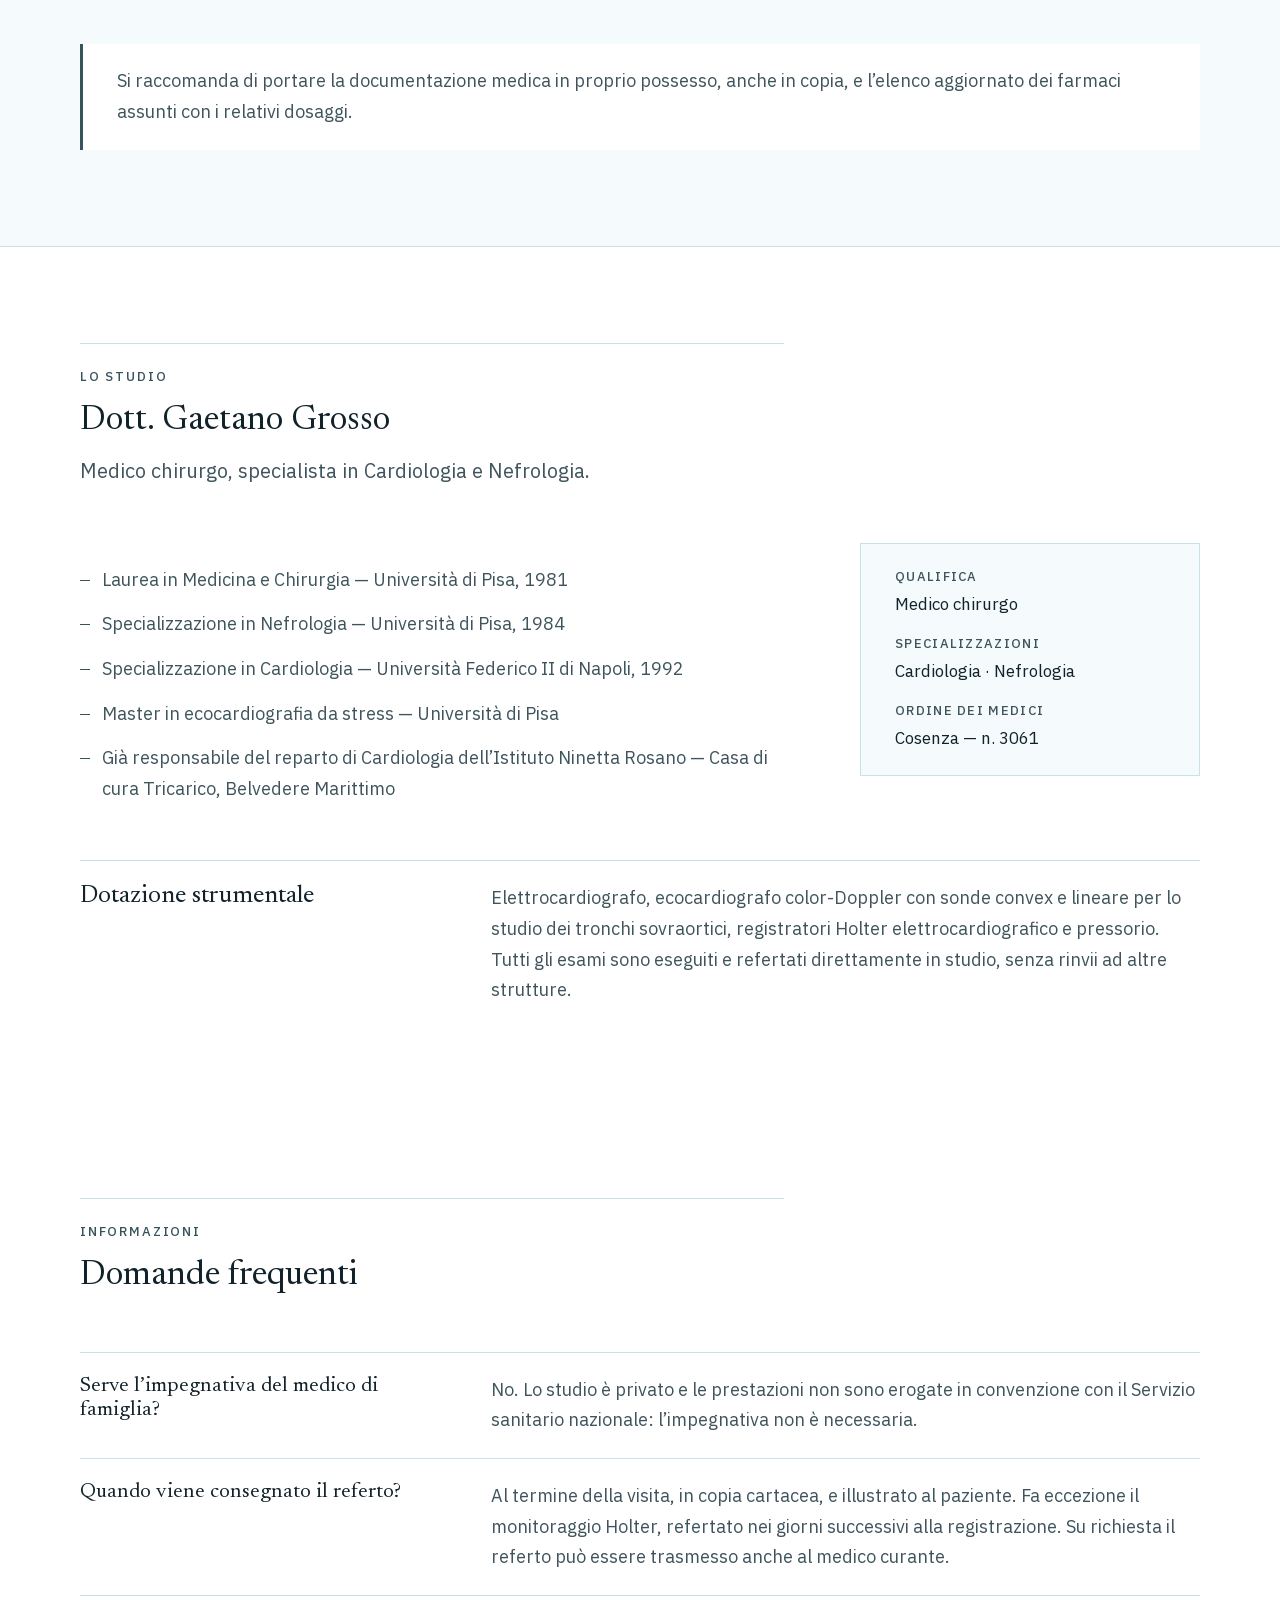
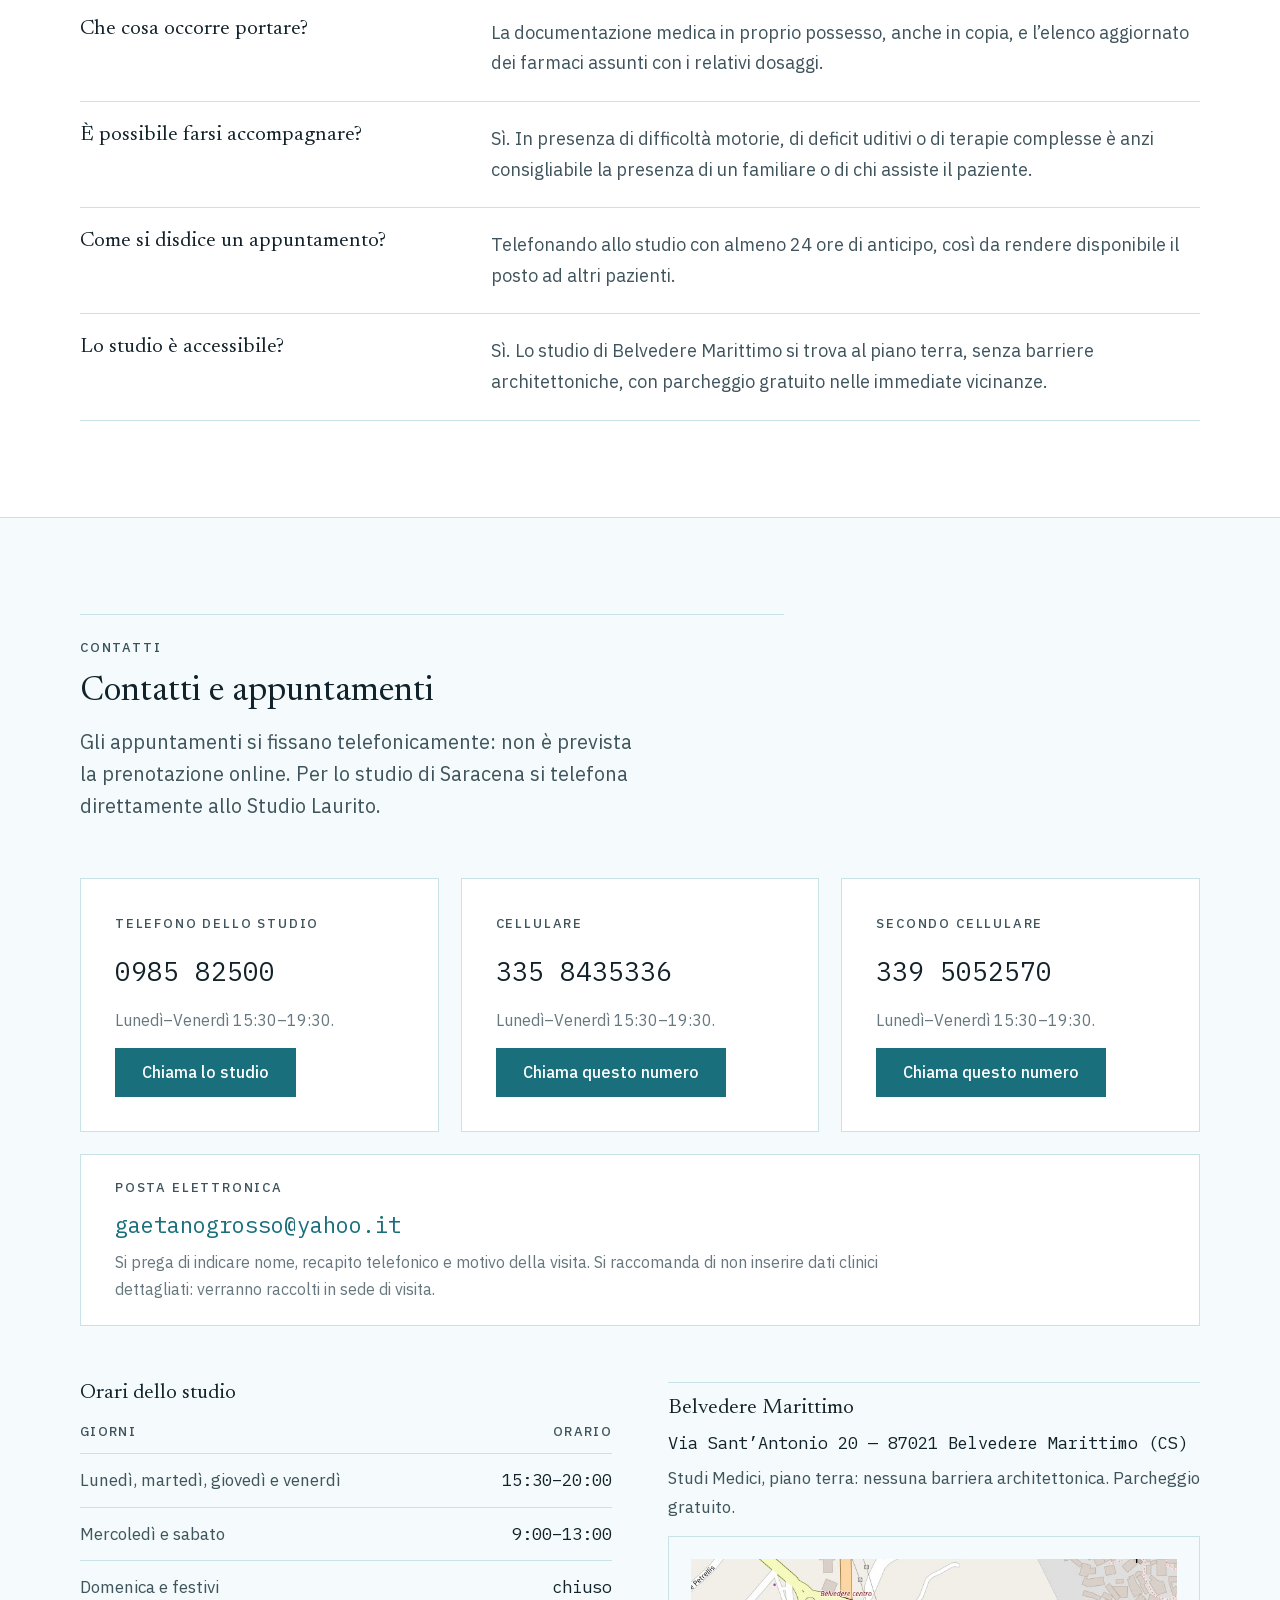
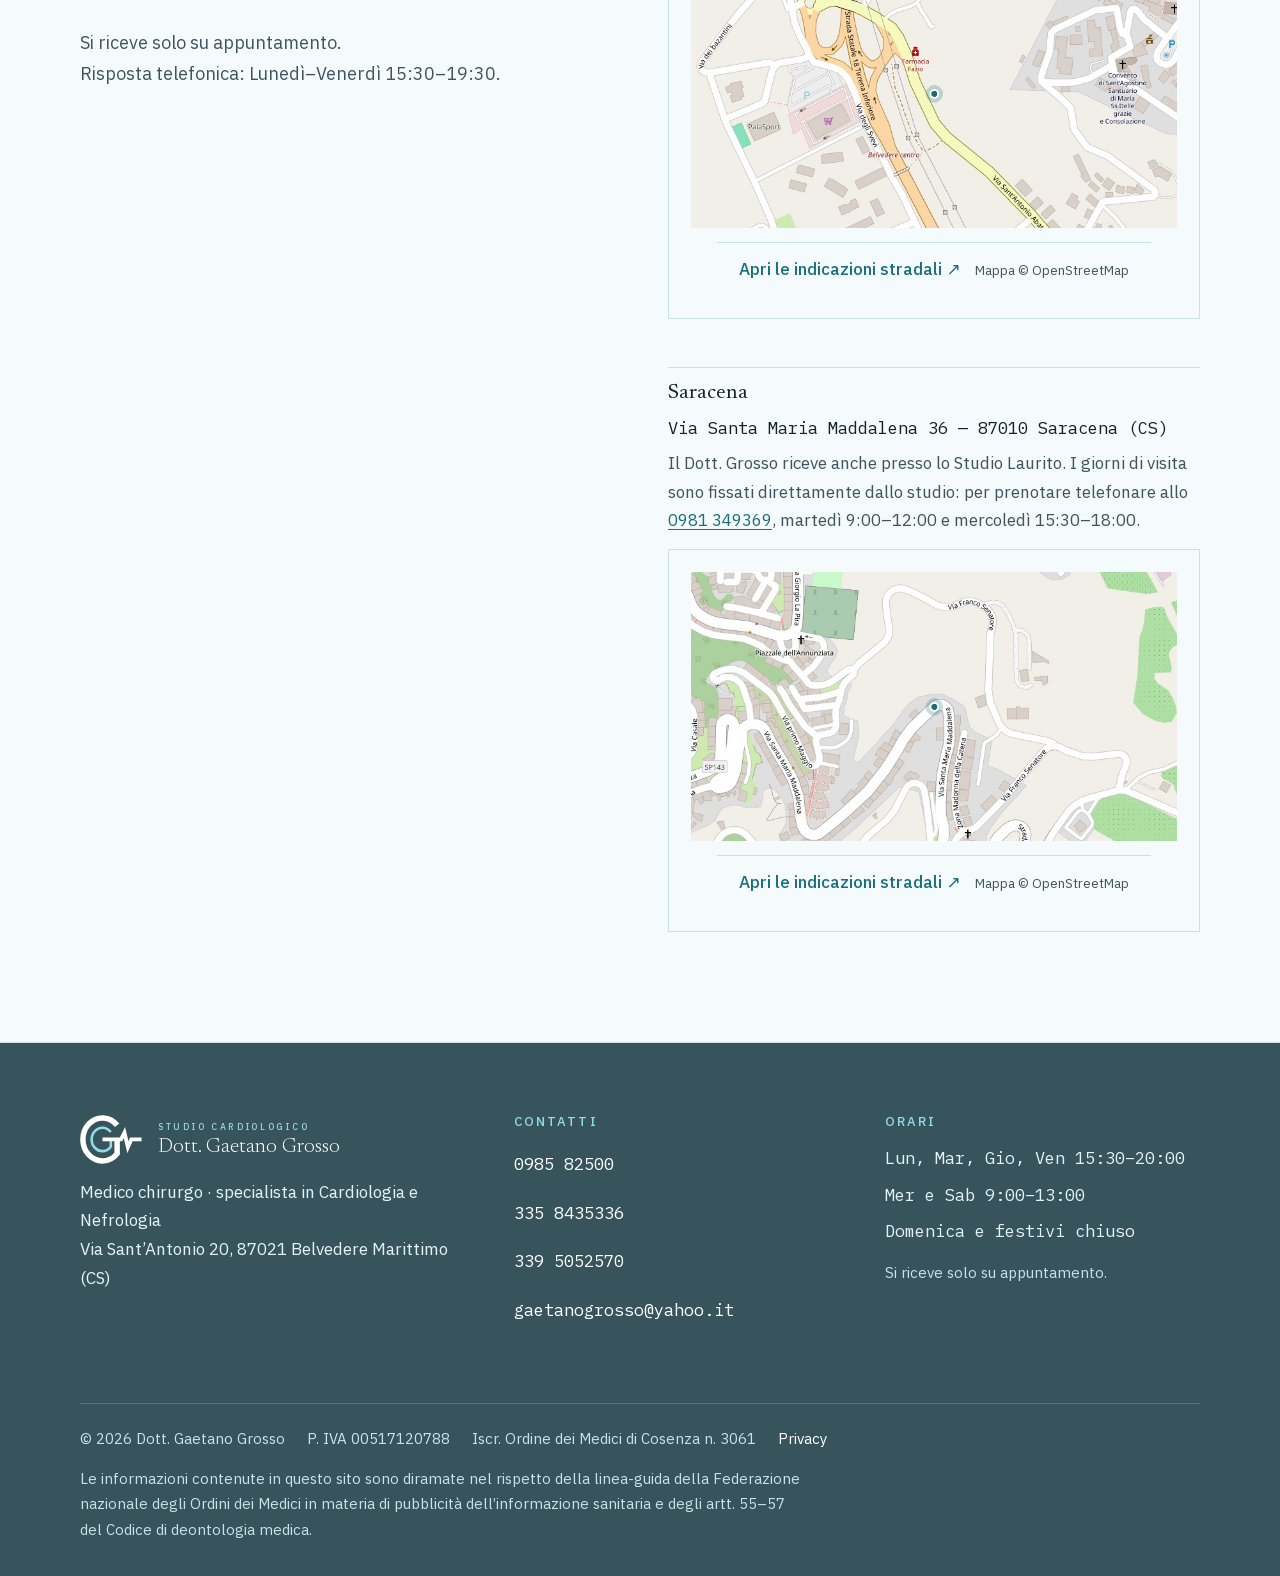
==== commit 76457b95: "Correzioni di accessibilità emerse dalla revisione UI/UX Contrasto: le etichette da 13px in --text-m" ====
--- a/index.html
+++ b/index.html
@@ -108,6 +108,8 @@
   img,svg{display:block;max-width:100%}
   a{color:var(--accent-dark);text-decoration:underline;text-underline-offset:3px;transition:color .12s ease-out}
   a:hover{color:var(--ink)}
+  :focus{outline:2px solid var(--accent);outline-offset:2px}
+  :focus:not(:focus-visible){outline:none}
   :focus-visible{outline:2px solid var(--accent);outline-offset:2px}
   ::selection{background:var(--accent-light);color:var(--text)}
 
@@ -243,7 +245,7 @@
   .facts{border:1px solid var(--line-strong);background:var(--bg-band);padding:var(--space-4) var(--space-5);
     display:grid;gap:var(--space-3)}
   .facts div{display:flex;flex-direction:column;gap:2px}
-  .facts dt{font-size:var(--fs-meta);font-weight:500;letter-spacing:.1em;text-transform:uppercase;color:var(--text-muted)}
+  .facts dt{font-size:var(--fs-meta);font-weight:500;letter-spacing:.1em;text-transform:uppercase;color:var(--text-secondary)}
   .facts dd{font-size:17px;color:var(--text)}
   .strumenti{margin-top:var(--space-6);border-top:1px solid var(--line-strong);padding-top:var(--space-4);
     display:grid;grid-template-columns:minmax(240px,1fr) 2fr;gap:var(--space-4) var(--space-6)}
@@ -290,7 +292,7 @@
     gap:6px var(--space-3);padding:12px var(--space-4);border-top:1px solid var(--line-strong)}
   .mappa-azione{font-size:17px;font-weight:500;color:var(--accent-dark)}
   .mappa:hover .mappa-azione{text-decoration:underline;text-underline-offset:3px}
-  .mappa-cred{font-size:13px;color:var(--text-muted)}
+  .mappa-cred{font-size:13px;color:var(--text-secondary)}
   /* Mappa a caricamento su richiesta: nessuna chiamata a Google prima del clic */
   .mappa{border:1px solid var(--line-strong);background:var(--bg-band);margin:var(--space-3) 0;
     min-height:240px;padding:var(--space-4);display:flex;flex-direction:column;
@@ -312,6 +314,7 @@
     letter-spacing:.16em;text-transform:uppercase;color:var(--accent-light)}
   .foot-col p,.foot-col li{color:var(--bg-surface);font-size:17px}
   .foot-col ul{list-style:none;display:grid;gap:var(--space-2)}
+  .foot-col li a{display:inline-block;padding:6px 0}
   footer a{color:#FFFFFF;text-decoration:none}
   footer a:hover{color:var(--accent-light)}
   .foot-legal{border-top:1px solid rgba(255,255,255,.18);margin-top:var(--space-7);padding-top:var(--space-4);
@@ -331,7 +334,8 @@
     :root{--pad-x:32px;--fs-hero:36px;--fs-h2:30px;--space-8:72px}
     /* stesso passo dei pulsanti in fila nella hero: --space-3 */
     .nav-bar{gap:var(--space-3)}
-    .nav-toggle{display:inline-flex;align-items:center;justify-content:center;gap:8px}
+    .nav-toggle{display:inline-flex;align-items:center;justify-content:center;gap:8px;min-height:44px}
+    .nav-phone{min-height:44px}
     /* margin-left:auto — telefono e menu restano appaiati a destra, non sparpagliati */
     .nav-phone{display:inline-flex;gap:8px;margin-left:auto}
     .nav{display:none;position:absolute;top:100%;left:0;right:0;flex-direction:column;
